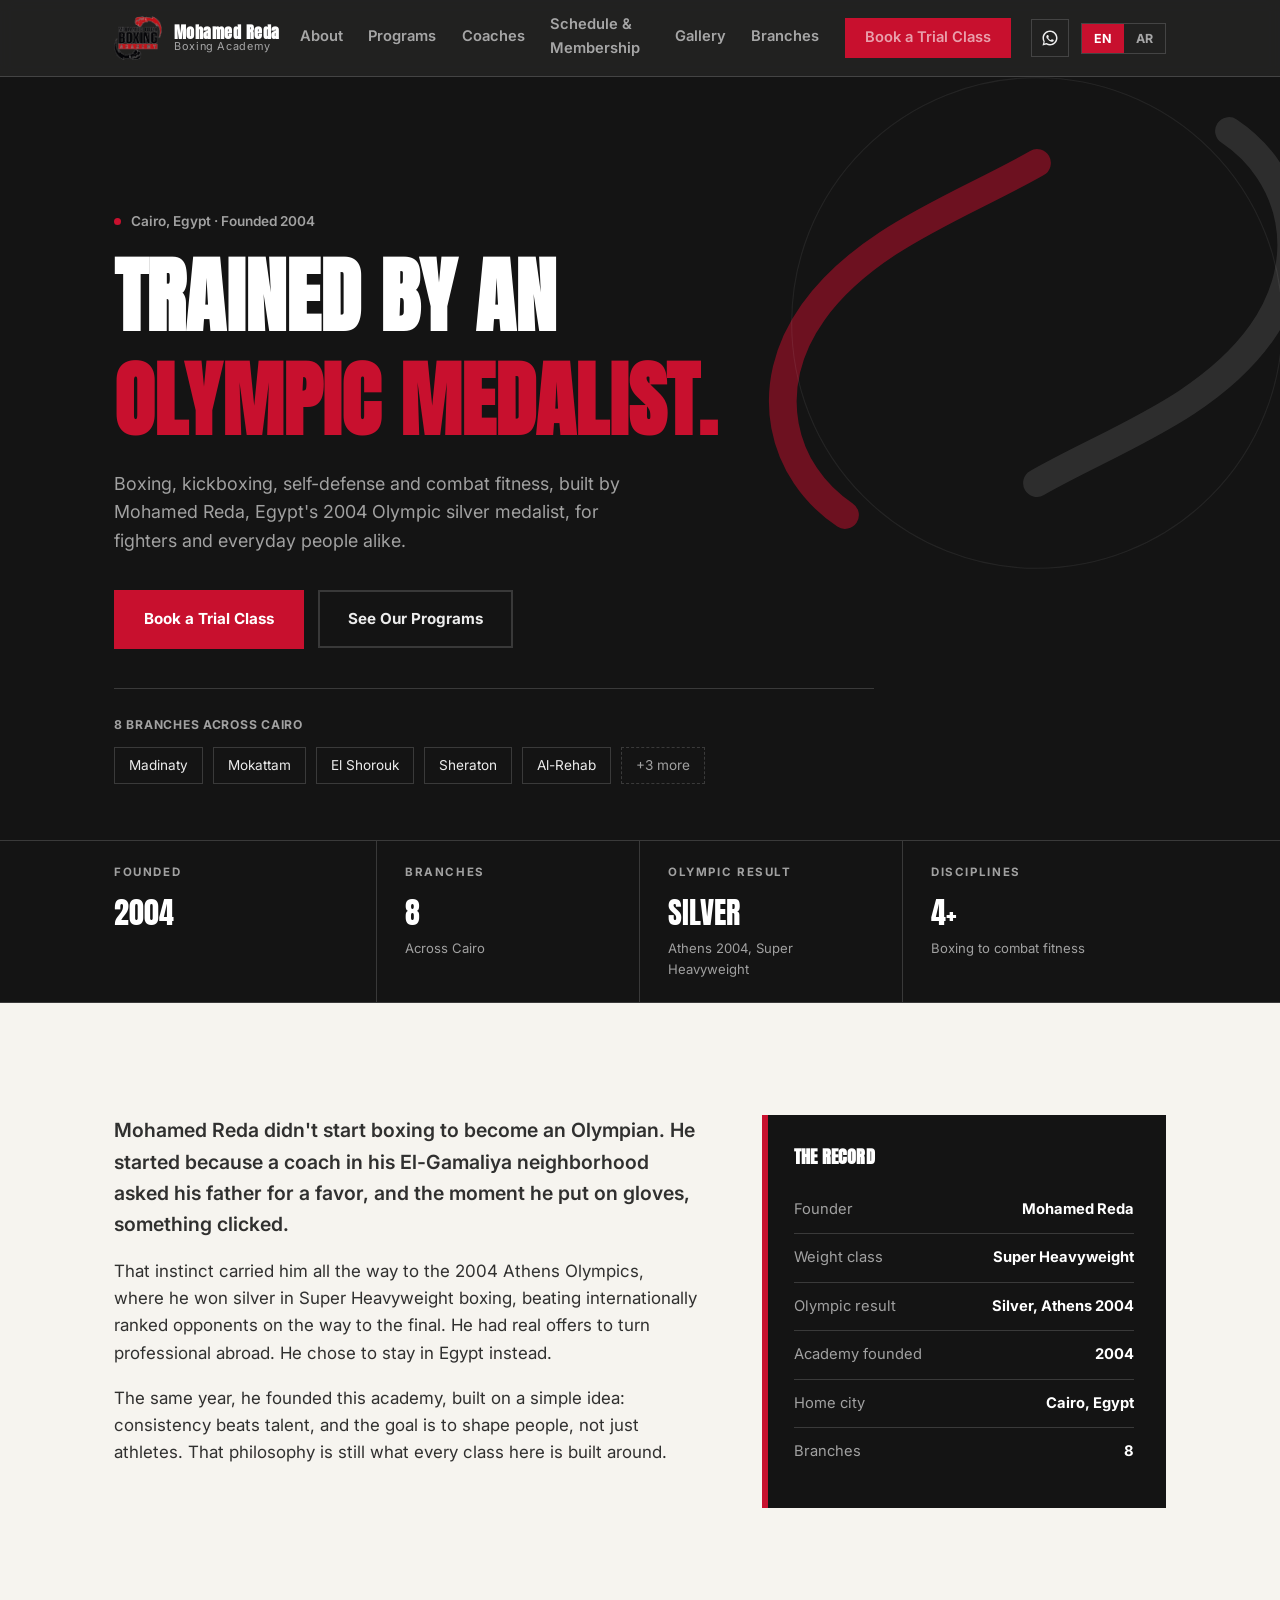
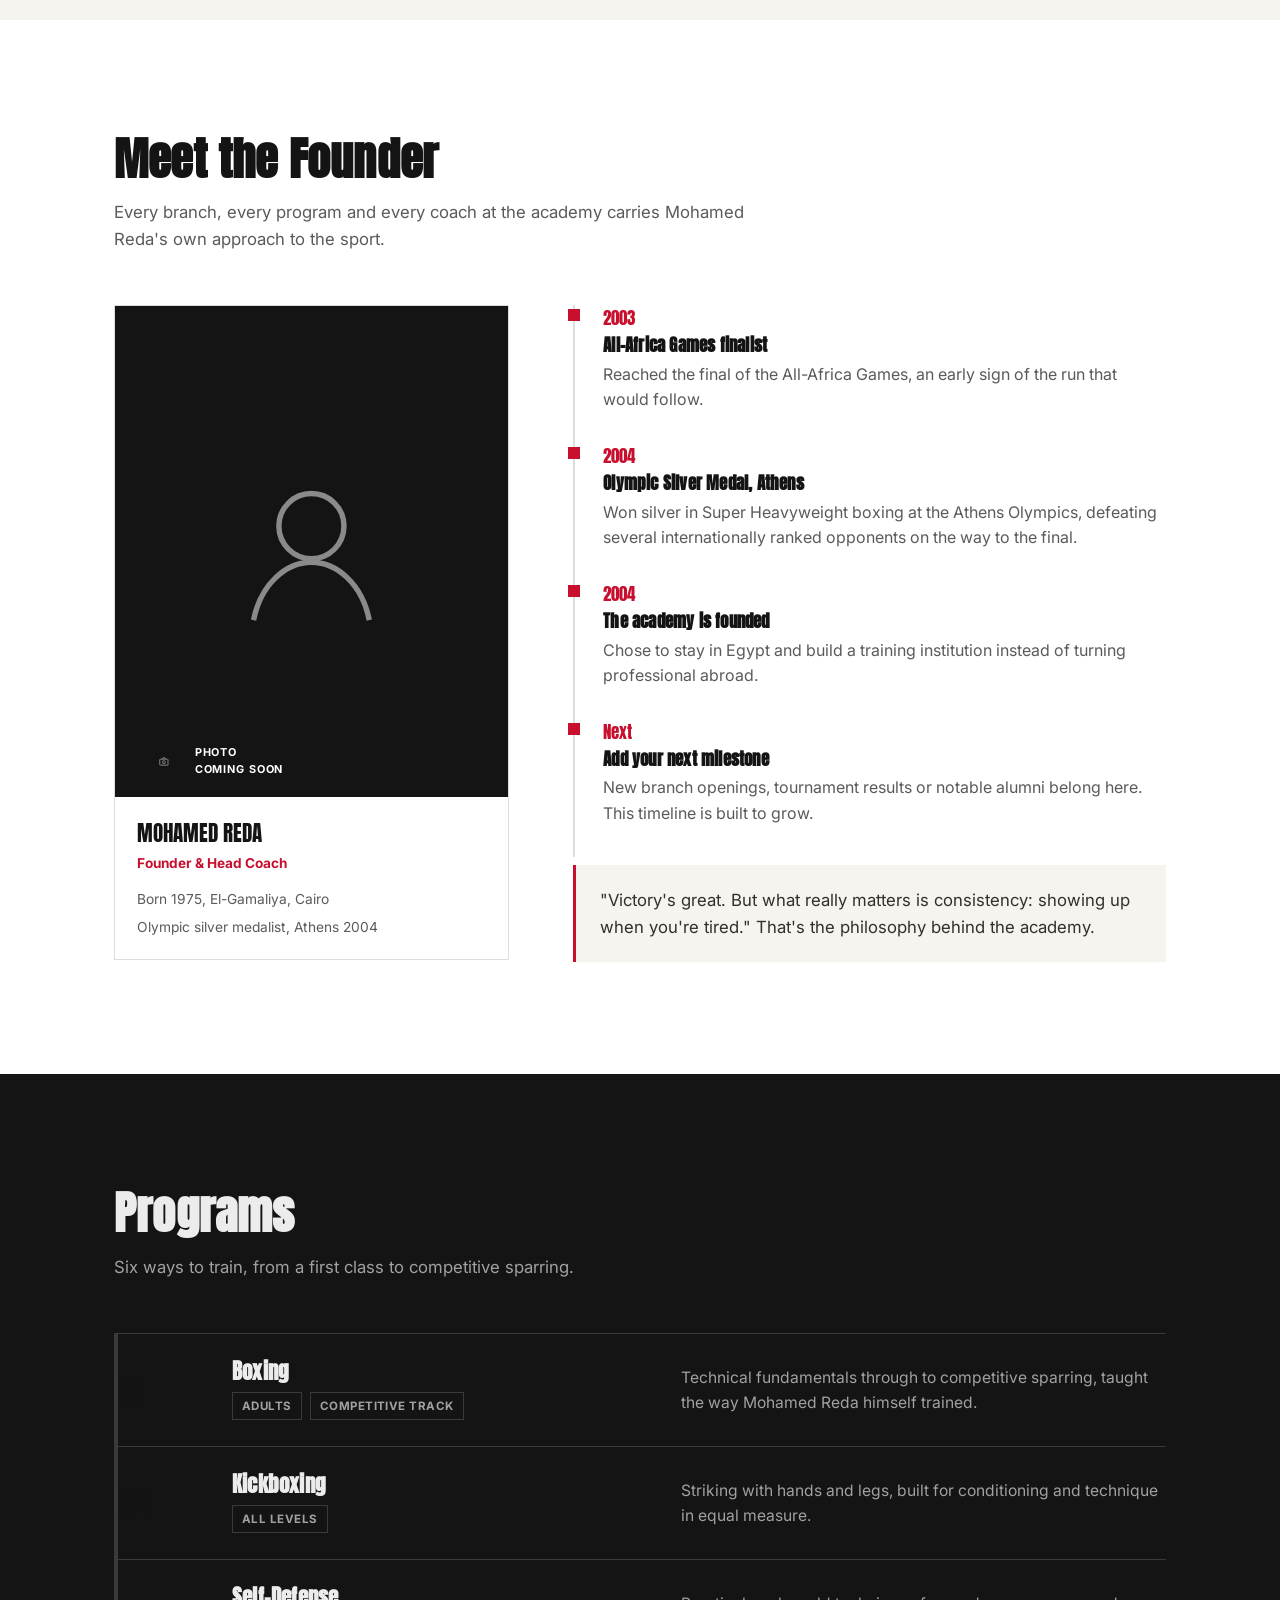
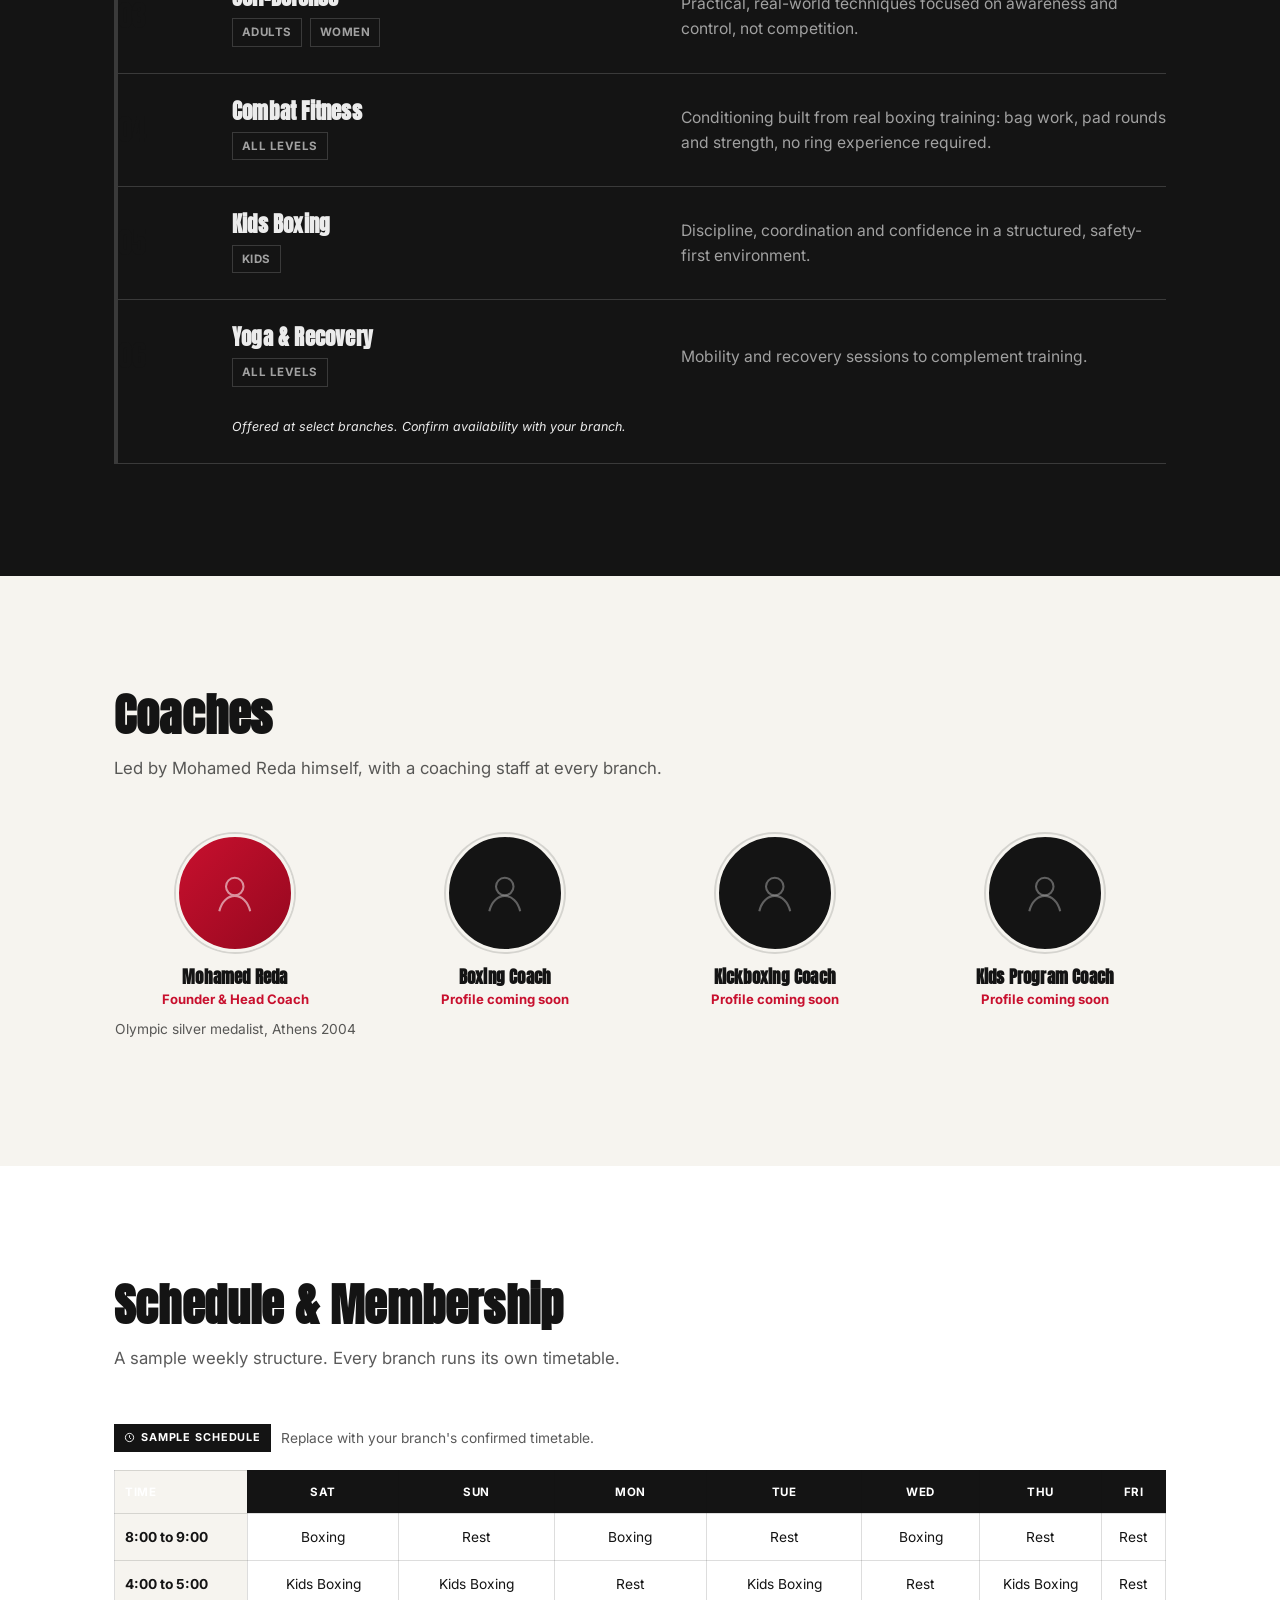
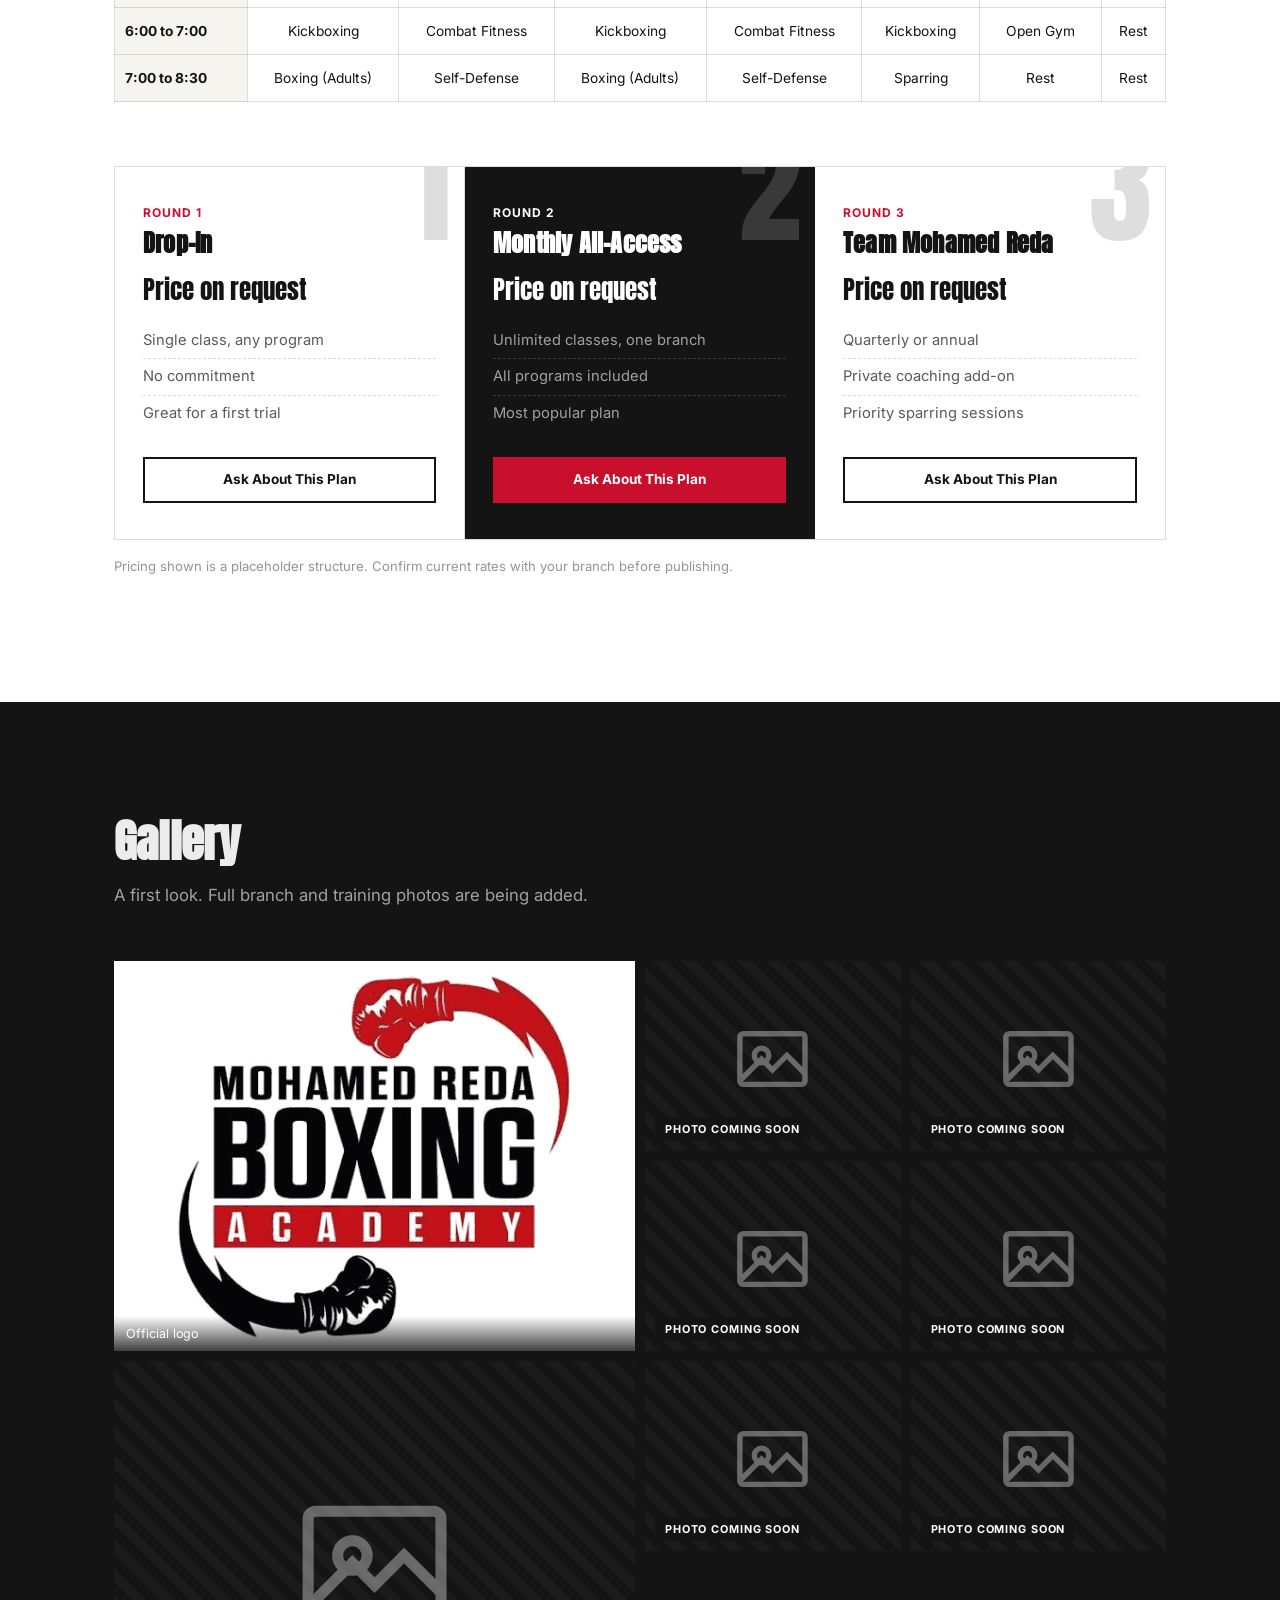
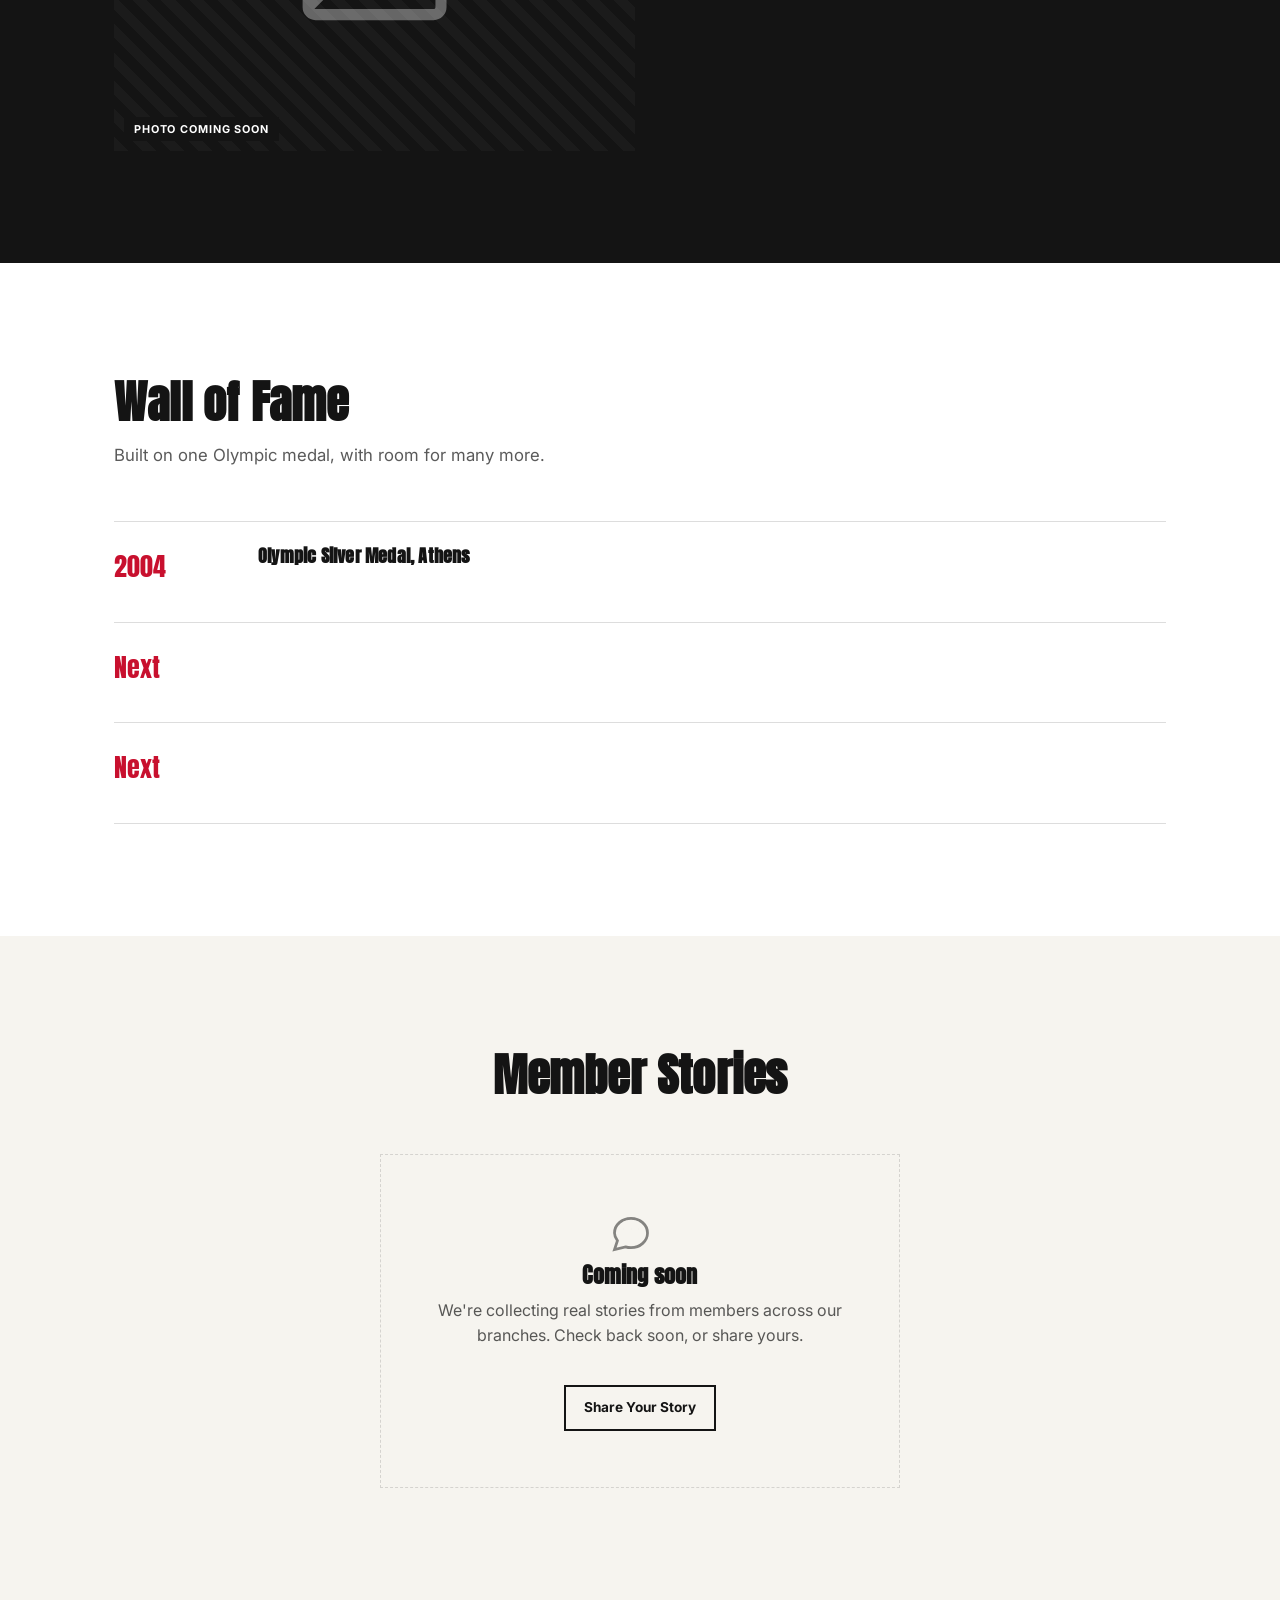
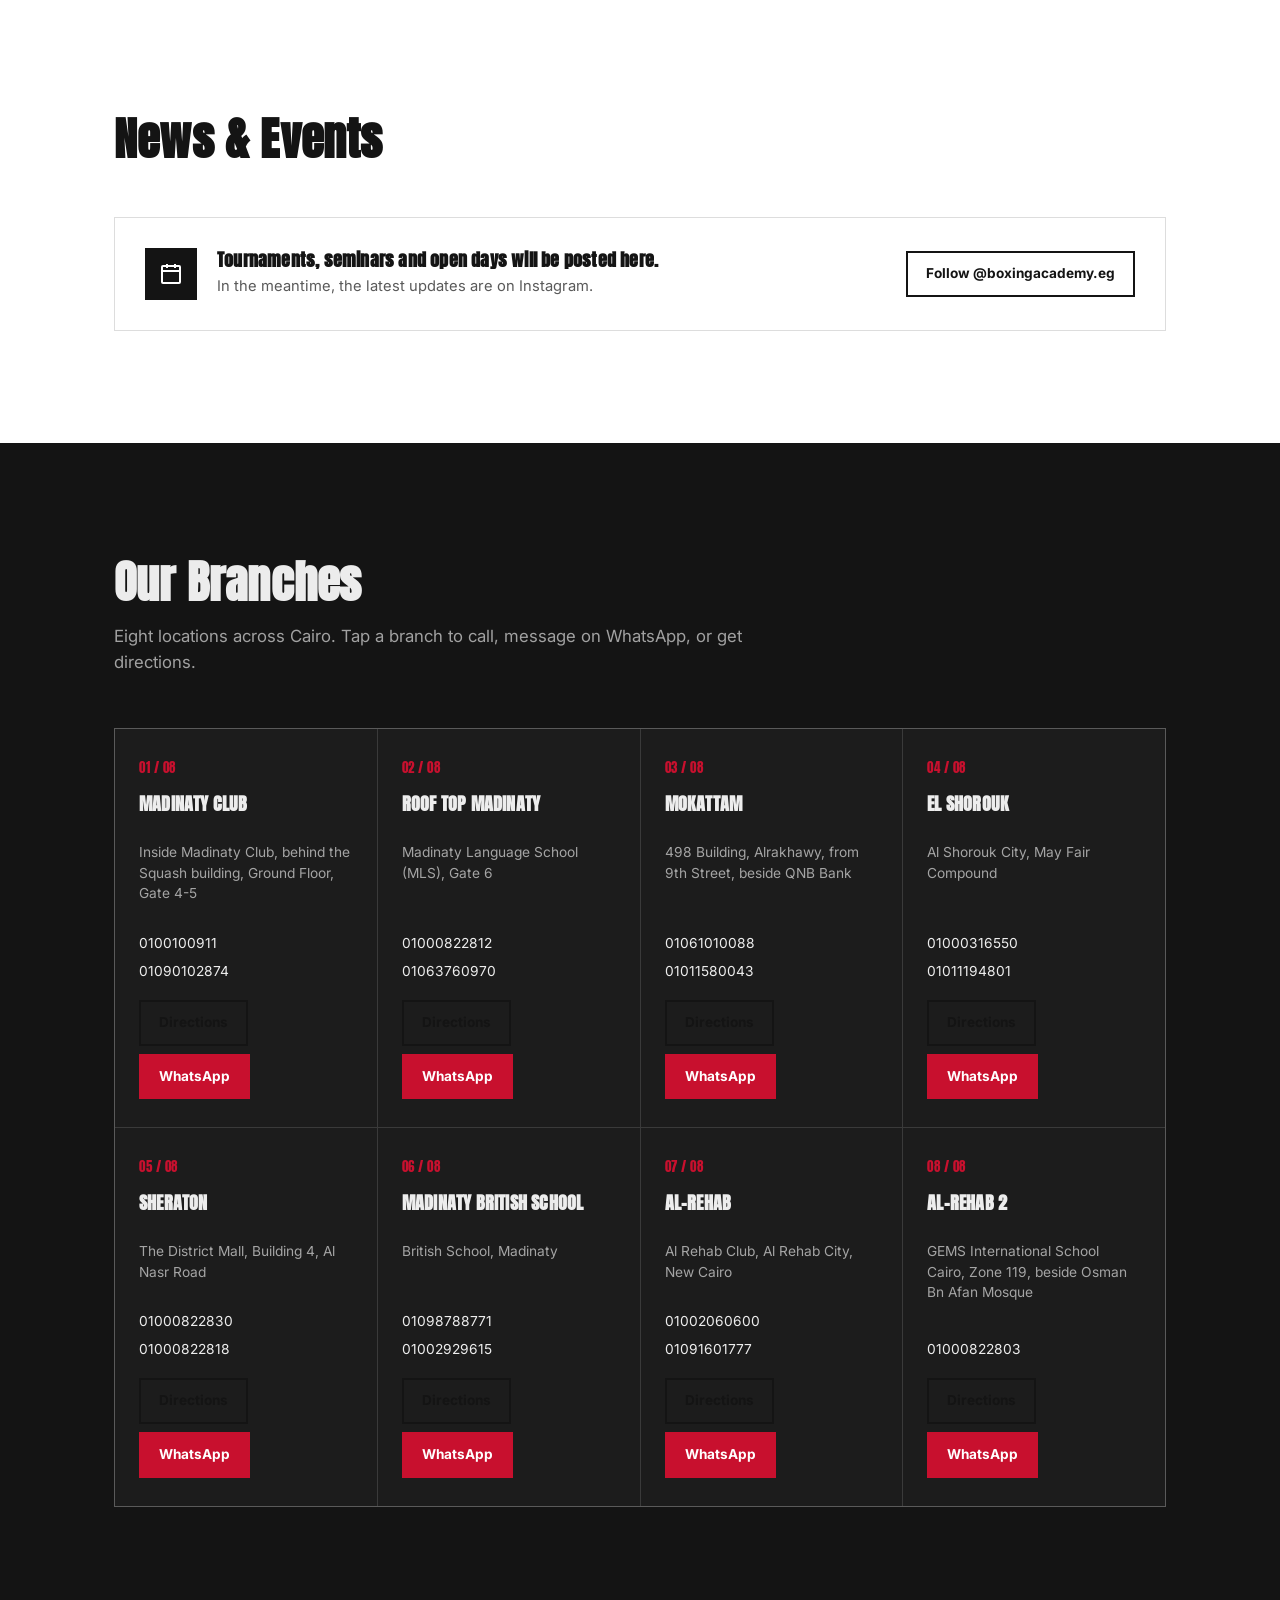
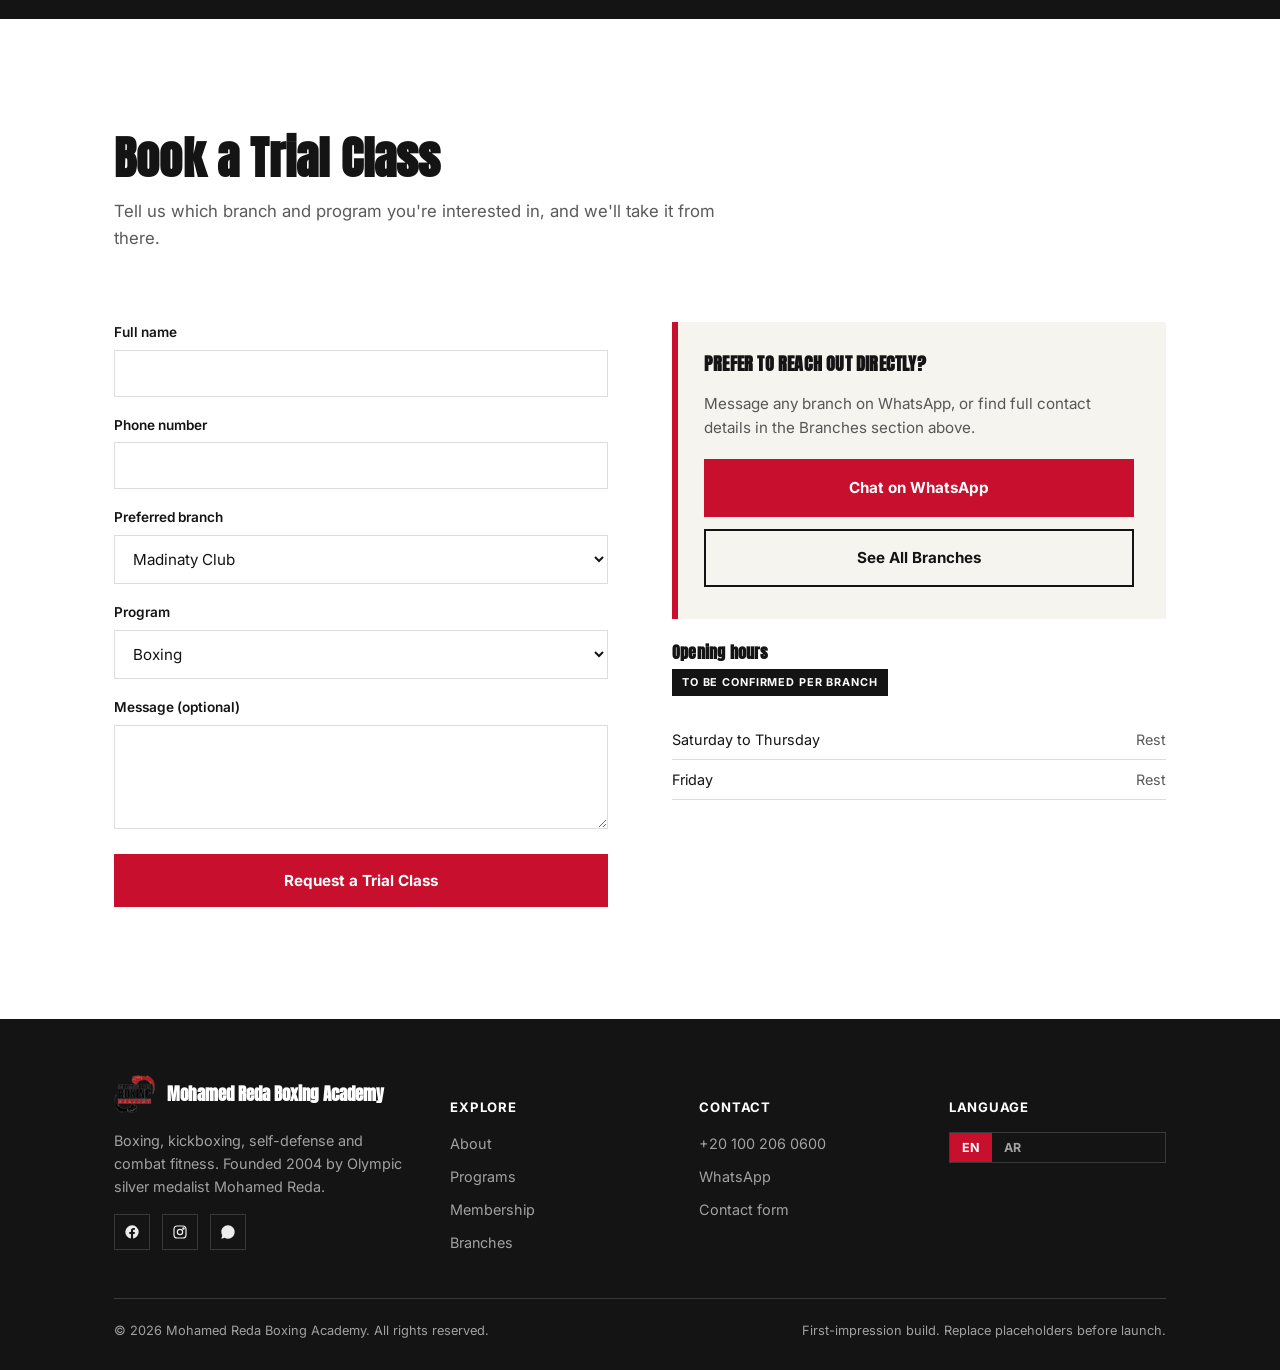
==== index.html @ ebc1dbe9 "Add files via upload" ====
<!DOCTYPE html>
<html lang="en" data-lang="en">
<head>
<meta charset="UTF-8">
<meta name="viewport" content="width=device-width, initial-scale=1.0">
<title>Mohamed Reda Boxing Academy | Boxing, Kickboxing &amp; Combat Fitness in Cairo</title>
<meta name="description" content="Mohamed Reda Boxing Academy, founded in 2004 by Olympic silver medalist Mohamed Reda. Boxing, kickboxing, self-defense and combat fitness across 8 branches in Cairo.">
<meta name="theme-color" content="#141414">

<!-- Open Graph -->
<meta property="og:type" content="website">
<meta property="og:site_name" content="Mohamed Reda Boxing Academy">
<meta property="og:title" content="Mohamed Reda Boxing Academy | Boxing, Kickboxing &amp; Combat Fitness in Cairo">
<meta property="og:description" content="Founded 2004 by Olympic silver medalist Mohamed Reda. Eight branches across Cairo teaching boxing, kickboxing, self-defense and combat fitness.">
<meta property="og:locale" content="en_US">
<meta property="og:locale:alternate" content="ar_EG">
<!-- PLACEHOLDER: replace with a real hosted hero photo once available, e.g. https://yourdomain.com/og-image.jpg -->

<meta name="twitter:card" content="summary_large_image">

<link rel="icon" type="image/png" href="[data-uri]">
<link rel="apple-touch-icon" href="[data-uri]">

<link rel="preconnect" href="https://fonts.googleapis.com">
<link rel="preconnect" href="https://fonts.gstatic.com" crossorigin>
<!-- Loaded as non-render-blocking: media="print" makes the browser fetch it at low
     priority without holding up first paint; onload swaps it to screen once ready.
     If this file ever hangs on a slow/blocked network, the page still renders in
     system fonts immediately instead of sitting blank. -->
<link rel="stylesheet"
      href="https://fonts.googleapis.com/css2?family=Anton&family=Inter:wght@400;500;600;700;800&family=Cairo:wght@400;500;600;700;800;900&display=swap"
      media="print" onload="this.media='all'">
<noscript><link rel="stylesheet" href="https://fonts.googleapis.com/css2?family=Anton&family=Inter:wght@400;500;600;700;800&family=Cairo:wght@400;500;600;700;800;900&display=swap"></noscript>

<!-- ============================================================
     STRUCTURED DATA: one LocalBusiness entry per confirmed branch.
     Update phones/addresses here if branch data changes.
     ============================================================ -->
<script type="application/ld+json">
{
  "@context": "https://schema.org",
  "@graph": [
    { "@type": "SportsActivityLocation", "@id": "#academy", "name": "Mohamed Reda Boxing Academy",
      "foundingDate": "2004", "sameAs": ["https://www.facebook.com/BoxingAcademy.eg", "https://www.instagram.com/boxingacademy.eg"],
      "founder": { "@type": "Person", "name": "Mohamed Reda" } },
    { "@type": "LocalBusiness", "name": "Mohamed Reda Boxing Academy (Madinaty Club)", "telephone": "+20100100911",
      "address": { "@type": "PostalAddress", "streetAddress": "Inside Madinaty Club, behind the Squash building, Ground Floor, Gate 4-5", "addressLocality": "Madinaty", "addressRegion": "Cairo", "addressCountry": "EG" } },
    { "@type": "LocalBusiness", "name": "Mohamed Reda Boxing Academy (Roof Top Madinaty)", "telephone": "+201000822812",
      "address": { "@type": "PostalAddress", "streetAddress": "Madinaty Language School (MLS), Gate 6", "addressLocality": "Madinaty", "addressRegion": "Cairo", "addressCountry": "EG" } },
    { "@type": "LocalBusiness", "name": "Mohamed Reda Boxing Academy (Mokattam)", "telephone": "+201061010088",
      "address": { "@type": "PostalAddress", "streetAddress": "498 Building, Alrakhawy, from 9th Street, beside QNB Bank", "addressLocality": "Mokattam, Cairo", "addressCountry": "EG" } },
    { "@type": "LocalBusiness", "name": "Mohamed Reda Boxing Academy (El Shorouk)", "telephone": "+201000316550",
      "address": { "@type": "PostalAddress", "streetAddress": "May Fair Compound", "addressLocality": "El Shorouk City", "addressCountry": "EG" } },
    { "@type": "LocalBusiness", "name": "Mohamed Reda Boxing Academy (Sheraton)", "telephone": "+201000822830",
      "address": { "@type": "PostalAddress", "streetAddress": "The District Mall, Building 4, Al Nasr Road", "addressLocality": "Sheraton, Cairo", "addressCountry": "EG" } },
    { "@type": "LocalBusiness", "name": "Mohamed Reda Boxing Academy (Madinaty British School)", "telephone": "+201098788771",
      "address": { "@type": "PostalAddress", "streetAddress": "British School", "addressLocality": "Madinaty", "addressRegion": "Cairo", "addressCountry": "EG" } },
    { "@type": "LocalBusiness", "name": "Mohamed Reda Boxing Academy (Al-Rehab)", "telephone": "+201002060600",
      "address": { "@type": "PostalAddress", "streetAddress": "Al Rehab Club, Al Rehab City", "addressLocality": "New Cairo", "addressCountry": "EG" } },
    { "@type": "LocalBusiness", "name": "Mohamed Reda Boxing Academy (Al-Rehab 2)", "telephone": "+201000822803",
      "address": { "@type": "PostalAddress", "streetAddress": "GEMS International School Cairo, Zone 119, beside Osman Bn Afan Mosque", "addressLocality": "New Cairo", "addressCountry": "EG" } }
  ]
}
</script>

<style>
/* ==========================================================================
   DESIGN TOKENS: sampled from the official logo. Update here if the club
   provides exact brand hex codes later; every color/type reference below
   flows from these variables.
   ========================================================================== */
:root{
  --ink:#141414;
  --ink-88: rgba(20,20,20,.88);
  --ink-70: rgba(20,20,20,.7);
  --ink-45: rgba(20,20,20,.45);
  --ink-14: rgba(20,20,20,.14);
  --red:#c8102e;
  --red-dark:#95081f;
  --paper:#f6f4ef;
  --white:#ffffff;
  --on-ink: rgba(255,255,255,.92);
  --on-ink-60: rgba(255,255,255,.6);
  --on-ink-20: rgba(255,255,255,.16);
  --font-display:'Anton', 'Cairo', sans-serif;
  --font-body:'Inter', 'Cairo', sans-serif;
  --container: 1180px;
  --gutter: clamp(20px, 5vw, 64px);
  --ease: cubic-bezier(.2,.7,.2,1);
}
html[data-lang="ar"]{
  --font-display:'Cairo','Anton', sans-serif;
  --font-body:'Cairo', sans-serif;
}

*,*::before,*::after{ box-sizing:border-box; }
html{ scroll-behavior:smooth; }
@media (prefers-reduced-motion: reduce){
  html{ scroll-behavior:auto; }
  *,*::before,*::after{ animation-duration:.001ms !important; animation-iteration-count:1 !important; transition-duration:.001ms !important; }
}
body{
  margin:0; background:var(--paper); color:var(--ink);
  font-family:var(--font-body); font-size:16px; line-height:1.6;
  -webkit-font-smoothing:antialiased;
  overflow-x:hidden; /* safety net: nothing should cause horizontal scroll, but decorative absolutely-positioned graphics make this cheap insurance */
}
html[data-lang="ar"]{ direction:rtl; }
html[data-lang="ar"] body{ font-size:16.5px; }

img{ max-width:100%; display:block; }
a{ color:inherit; }
button{ font-family:inherit; }

/* language toggling -------------------------------------------------- */
/* !important is deliberate here: this toggle must always win over any
   component-specific "display" rule elsewhere (e.g. ".hero h1 span.block"
   sets display:block and has higher specificity than this selector alone,
   which was letting both languages render stacked at once in the hero). */
html[data-lang="en"] .lang-ar{ display:none !important; }
html[data-lang="ar"] .lang-en{ display:none !important; }

.wrap{ max-width:var(--container); margin-inline:auto; padding-inline:var(--gutter); }

h1,h2,h3,h4{ font-family:var(--font-display); margin:0; line-height:1.15; letter-spacing:.2px; }
html[data-lang="ar"] h1, html[data-lang="ar"] h2, html[data-lang="ar"] h3, html[data-lang="ar"] h4{ letter-spacing:0; line-height:1.5; }
/* Arabic script reads taller than the Latin headline font at the same
   line-height, so headings need a bigger gap to whatever follows them too
   (headings themselves carry margin:0, so this is the only source of that gap). */
html[data-lang="ar"] .section-head p{ margin-top:22px; }
html[data-lang="ar"] .hero p.lede{ margin-top:32px; }
html[data-lang="ar"] .hero-kicker{ margin-bottom:24px; }

.eyebrow{ /* used ONLY for the two true labels below: section kicker text is intentionally plain, this class exists for numeric/stat labels */
  font-size:.72rem; letter-spacing:.14em; text-transform:uppercase; color:var(--red); font-weight:700;
}

.section{ padding-block: clamp(56px, 9vw, 112px); }
/* Anchor-jump targets must clear the 76px sticky header, or the section
   heading lands tight against (or under) the nav bar when a person clicks
   a nav link or gets a direct #section link. */
section[id]{ scroll-margin-top: 92px; }
.section-head{ max-width:640px; margin-bottom:clamp(28px,5vw,52px); }
.section-head h2{ font-size:clamp(1.9rem, 4vw, 2.9rem); }
.section-head p{ color:var(--ink-70); font-size:1.05rem; margin-top:14px; }
.section--ink{ background:var(--ink); color:var(--on-ink); }
.section--ink .section-head p{ color:var(--on-ink-60); }

.btn{
  display:inline-flex; align-items:center; gap:.5em; justify-content:center;
  padding: 15px 28px; font-weight:700; font-size:.95rem;
  border:2px solid transparent; cursor:pointer; text-decoration:none;
  transition: background-color .18s var(--ease), color .18s var(--ease), border-color .18s var(--ease);
  white-space:nowrap;
}
.btn--primary{ background:var(--red); color:var(--white); }
.btn--primary:hover{ background:var(--red-dark); }
.btn--ghost-ink{ border-color: var(--on-ink-20); color:var(--on-ink); background:transparent; }
.btn--ghost-ink:hover{ border-color:var(--white); }
.btn--outline{ border-color: var(--ink); color:var(--ink); background:transparent; }
.btn--outline:hover{ background:var(--ink); color:var(--white); }
.btn--sm{ padding:10px 18px; font-size:.85rem; }
.btn--block{ width:100%; }

.tag-coming-soon{
  display:inline-flex; align-items:center; gap:6px;
  font-size:.68rem; font-weight:700; letter-spacing:.08em; text-transform:uppercase;
  background:var(--ink); color:var(--white); padding:5px 10px;
}
.tag-coming-soon svg{ width:11px; height:11px; }

/* ==========================================================================
   HEADER
   ========================================================================== */
.site-header{
  position:sticky; top:0; z-index:50; background:rgba(20,20,20,.94); backdrop-filter:blur(6px);
  border-bottom:1px solid var(--on-ink-20);
}
.site-header .wrap{ display:flex; align-items:center; justify-content:space-between; gap:20px; height:76px; }
.brand{ display:flex; align-items:center; gap:12px; text-decoration:none; flex-shrink:0; }
.brand img{ height:44px; width:auto; }
.brand-word{ display:flex; flex-direction:column; line-height:1.05; color:var(--white); }
.brand-word b{ font-family:var(--font-display); font-size:1rem; letter-spacing:.03em; }
.brand-word span{ font-size:.68rem; color:var(--on-ink-60); letter-spacing:.06em; }

.main-nav{ display:flex; align-items:center; gap:clamp(14px,2vw,28px); }
.main-nav a{ color:var(--on-ink-60); text-decoration:none; font-size:.92rem; font-weight:600; padding-block:6px; border-bottom:2px solid transparent; transition:color .15s, border-color .15s; }
.main-nav a:hover{ color:var(--white); border-color:var(--red); }

.header-actions{ display:flex; align-items:center; gap:12px; }
.lang-switch{ display:flex; border:1px solid var(--on-ink-20); }
.lang-switch button{ background:none; border:none; color:var(--on-ink-60); padding:7px 12px; font-size:.78rem; font-weight:700; cursor:pointer; }
.lang-switch button[aria-pressed="true"]{ background:var(--red); color:var(--white); }
.whatsapp-icon{ display:inline-flex; align-items:center; justify-content:center; width:38px; height:38px; border:1px solid var(--on-ink-20); color:var(--on-ink); text-decoration:none; }
.whatsapp-icon:hover{ border-color:#25D366; color:#25D366; }
.nav-toggle{ display:none; background:none; border:1px solid var(--on-ink-20); color:var(--white); width:42px; height:42px; align-items:center; justify-content:center; cursor:pointer; }

@media (max-width: 980px){
  .main-nav{ position:fixed; inset-inline:0; top:76px; background:var(--ink); flex-direction:column; align-items:stretch; gap:0; padding:8px var(--gutter) 20px; transform:translateY(-8px); opacity:0; pointer-events:none; transition:opacity .18s, transform .18s; border-bottom:1px solid var(--on-ink-20); }
  .main-nav.is-open{ opacity:1; pointer-events:auto; transform:translateY(0); }
  .main-nav a{ padding:14px 0; border-bottom:1px solid var(--on-ink-20); }
  .main-nav a.btn{ padding:14px 20px; border-bottom:none; margin-top:12px; justify-content:center; }
  .nav-toggle{ display:inline-flex; }
  .brand-word{ display:none; }
}

/* ==========================================================================
   HERO: asymmetric, brand-graphic driven (no stock photo available yet)
   ========================================================================== */
.hero{
  position:relative; background:var(--ink); color:var(--white); overflow:hidden;
  padding-block: clamp(64px, 12vw, 120px) 0;
}
.hero .wrap{ position:relative; z-index:2; }
.hero-content{ max-width:760px; }
.hero-graphic{ position:absolute; inset-block-start:-8%; inset-inline-end:-6%; width:min(52vw, 640px); opacity:.9; z-index:1; pointer-events:none; }
.hero-graphic svg{ width:100%; height:auto; }
.hero-kicker{ display:flex; align-items:center; gap:10px; color:var(--on-ink-60); font-size:.85rem; font-weight:600; margin-bottom:18px; }
.hero-kicker span.dot{ width:7px; height:7px; background:var(--red); display:inline-block; border-radius:50%; }
.hero h1{
  font-size: clamp(2.6rem, 6.4vw, 5.1rem); text-transform:uppercase;
  opacity:0; transform:translateY(18px); animation: rise .7s var(--ease) forwards;
}
.hero h1 .line2{ color:var(--red); display:block; margin-top:.12em; }
.hero h1 span.block{ display:block; animation-delay:.12s; }
.hero p.lede{
  margin-top:22px; max-width:46ch; font-size:1.12rem; color:var(--on-ink-60);
  opacity:0; transform:translateY(14px); animation: rise .7s var(--ease) forwards; animation-delay:.28s;
}
.hero-ctas{ display:flex; flex-wrap:wrap; gap:14px; margin-top:34px; opacity:0; transform:translateY(14px); animation: rise .7s var(--ease) forwards; animation-delay:.42s; }
@keyframes rise{ to{ opacity:1; transform:translateY(0); } }

/* Branches strip: sits below the title/subtext/CTAs as a natural continuation,
   not a competing side panel. */
.hero-branches{ margin-top:40px; padding-top:26px; border-top:1px solid var(--on-ink-20); }
.hero-branches__label{ display:block; font-size:.76rem; font-weight:700; text-transform:uppercase; letter-spacing:.06em; color:var(--on-ink-60); margin-bottom:12px; }
.hero-branches__list{ list-style:none; margin:0; padding:0; display:flex; flex-wrap:wrap; gap:10px; }
.hero-branches__list li{ border:1px solid var(--on-ink-20); padding:7px 14px; font-size:.85rem; color:var(--on-ink); }
.hero-branches__list li.is-more{ color:var(--on-ink-60); border-style:dashed; }

/* Tale-of-the-tape stat strip */
.tape{ border-block:1px solid var(--on-ink-20); margin-top:56px; }
.tape .wrap{ display:grid; grid-template-columns:repeat(4,1fr); }
.tape-item{ padding-block:22px; padding-inline-end:28px; border-inline-end:1px solid var(--on-ink-20); }
.tape-item:not(:first-child){ padding-inline-start:28px; }
.tape-item:last-child{ border-inline-end:none; }
.tape-item .eyebrow{ color:var(--on-ink-60); }
.tape-item .val{ font-family:var(--font-display); font-size:clamp(1.3rem,2.4vw,1.9rem); margin-top:6px; text-transform:uppercase; }
.tape-item .sub{ font-size:.82rem; color:var(--on-ink-60); margin-top:2px; }
@media (max-width: 780px){
  .hero-graphic{ inset-block-start:-2%; width:78vw; opacity:.35; }
  .tape .wrap{ grid-template-columns:repeat(2,1fr); }
  .tape-item{ padding-inline:0; padding-block:18px; border-inline-end:none; }
  .tape-item:nth-child(odd){ padding-inline-end:16px; border-inline-end:1px solid var(--on-ink-20); }
  .tape-item:nth-child(even){ padding-inline-start:16px; }
  .tape-item:nth-child(-n+2){ border-block-end:1px solid var(--on-ink-20); }
}
@media (max-width:420px){
  .hero h1{ font-size: clamp(2rem, 11vw, 2.6rem); }
}

/* ==========================================================================
   ABOUT
   ========================================================================== */
.about-grid{ display:grid; grid-template-columns: 1.3fr .9fr; gap:clamp(32px,5vw,72px); align-items:start; }
.about-copy p{ font-size:1.06rem; color:var(--ink-88); margin:0 0 18px; max-width:62ch; }
.about-copy p:first-of-type{ font-size:1.22rem; font-weight:600; }
.record-card{ background:var(--ink); color:var(--white); padding:32px; position:relative; }
.record-card::before{ content:""; position:absolute; inset-block-start:0; inset-inline-start:0; width:6px; height:100%; background:var(--red); }
.record-card h3{ font-size:1.1rem; text-transform:uppercase; margin-bottom:18px; }
.record-row{ display:flex; justify-content:space-between; gap:12px; padding-block:12px; border-block-end:1px solid var(--on-ink-20); font-size:.92rem; }
@media (max-width:480px){
  .record-row{ flex-direction:column; align-items:flex-start; gap:2px; }
  .record-row .v{ text-align:start; }
}
.record-row:last-child{ border-block-end:none; }
.record-row .k{ color:var(--on-ink-60); }
.record-row .v{ font-weight:700; text-align:end; }
@media (max-width:900px){ .about-grid{ grid-template-columns:1fr; } }

/* ==========================================================================
   FOUNDER
   ========================================================================== */
.founder-grid{ display:grid; grid-template-columns: .8fr 1.2fr; gap:clamp(32px,5vw,64px); align-items:start; }
.id-card{ background:var(--white); border:1px solid var(--ink-14); }
.id-photo{ aspect-ratio:4/5; background:
    repeating-linear-gradient(135deg, rgba(20,20,20,.05) 0 12px, transparent 12px 24px), var(--ink);
  position:relative; display:flex; align-items:center; justify-content:center; }
.id-photo svg{ width:46%; opacity:.5; }
.id-photo .tag-coming-soon{ position:absolute; inset-block-end:14px; inset-inline-start:14px; }
.id-info{ padding:20px 22px; }
.id-info .name{ font-family:var(--font-display); font-size:1.3rem; text-transform:uppercase; }
.id-info .role{ color:var(--red); font-weight:700; font-size:.85rem; margin-top:2px; }
.id-info .meta{ margin-top:14px; font-size:.86rem; color:var(--ink-70); display:flex; flex-direction:column; gap:6px; }

.timeline{ list-style:none; margin:0; padding:0; border-inline-start:2px solid var(--ink-14); }
html[data-lang="ar"] .timeline{ border-inline-start:none; border-inline-end:2px solid var(--ink-14); }
.timeline li{ position:relative; padding-inline-start:28px; padding-block-end:30px; }
html[data-lang="ar"] .timeline li{ padding-inline-start:0; padding-inline-end:28px; }
.timeline li::before{ content:""; position:absolute; inset-inline-start:-7px; inset-block-start:4px; width:12px; height:12px; background:var(--red); }
html[data-lang="ar"] .timeline li::before{ inset-inline-start:auto; inset-inline-end:-7px; }
.timeline .yr{ font-family:var(--font-display); color:var(--red); font-size:1.05rem; }
.timeline h4{ font-size:1.08rem; margin-block:4px 6px; }
.timeline p{ color:var(--ink-70); margin:0; max-width:60ch; }
.founder-quote{ margin-top:8px; padding:22px 24px; background:var(--paper); border-inline-start:3px solid var(--red); font-size:1.05rem; font-style:normal; color:var(--ink-88); }
html[data-lang="ar"] .founder-quote{ border-inline-start:none; border-inline-end:3px solid var(--red); }
@media (max-width:860px){
  .founder-grid{ grid-template-columns:1fr; }
  .id-card{ max-width:360px; margin-inline:auto; }
}
@media (max-width:480px){ .id-photo{ aspect-ratio:4/3; } }

/* ==========================================================================
   PROGRAMS: fight-card list, not a card grid
   ========================================================================== */
.fight-card-list{ border-top:1px solid var(--ink-14); }
.program-row{
  display:grid; grid-template-columns: 90px 1.4fr 1.6fr; gap:24px; align-items:center;
  padding-block:26px; border-block-end:1px solid var(--ink-14); border-inline-start:4px solid transparent;
  transition: border-color .15s, background-color .15s;
}
html[data-lang="ar"] .program-row{ border-inline-start:none; border-inline-end:4px solid transparent; }
.program-row:hover{ border-inline-start-color:var(--red); background:rgba(200,16,46,.03); }
html[data-lang="ar"] .program-row:hover{ border-inline-end-color:var(--red); border-inline-start-color:transparent; }
.program-row .num{ font-family:var(--font-display); font-size:1.8rem; color:var(--ink-14); }
.program-row h3{ font-size:1.3rem; }
.program-row .who{ display:flex; gap:8px; flex-wrap:wrap; margin-top:8px; }
.chip{ font-size:.72rem; font-weight:700; text-transform:uppercase; letter-spacing:.04em; padding:4px 9px; border:1px solid var(--ink-14); color:var(--ink-70); }
.program-row p{ margin:0; color:var(--ink-70); font-size:.98rem; }
.program-row .note{ font-size:.78rem; color:var(--ink-45); font-style:italic; grid-column: 2 / -1; margin-top:6px; }
@media (max-width:760px){
  .program-row{ grid-template-columns: 50px 1fr; }
  .program-row p{ grid-column: 2 / -1; }
  .program-row .note{ grid-column: 2/-1; }
}

/* ==========================================================================
   COACHES
   ========================================================================== */
.coach-grid{ display:grid; grid-template-columns:repeat(4,1fr); gap:28px; }
.coach{ text-align:center; }
.coach-badge{ width:118px; height:118px; margin-inline:auto; border-radius:50%; background:var(--ink); display:flex; align-items:center; justify-content:center; position:relative; border:3px solid var(--paper); box-shadow:0 0 0 2px var(--ink-14); }
.coach-badge svg{ width:46%; opacity:.55; }
.coach-badge.is-real{ background:linear-gradient(135deg, var(--red), var(--red-dark)); }
.coach h4{ margin-top:16px; font-size:1.05rem; }
.coach .role{ color:var(--red); font-size:.82rem; font-weight:700; margin-top:2px; }
.coach .bio{ font-size:.86rem; color:var(--ink-70); margin-top:8px; }
@media (max-width:900px){ .coach-grid{ grid-template-columns:repeat(2,1fr); } }
@media (max-width:480px){ .coach-grid{ grid-template-columns:1fr; max-width:280px; margin-inline:auto; } }

/* ==========================================================================
   SCHEDULE + MEMBERSHIP
   ========================================================================== */
.sched-note{ display:flex; align-items:center; gap:10px; font-size:.86rem; color:var(--ink-70); margin-bottom:18px; }
.timetable{ width:100%; min-width:640px; border-collapse:collapse; font-size:.86rem; }
.timetable th, .timetable td{ border:1px solid var(--ink-14); padding:12px 10px; text-align:center; }
.timetable thead th{ background:var(--ink); color:var(--white); font-weight:700; text-transform:uppercase; font-size:.72rem; letter-spacing:.05em; }
.timetable td:first-child, .timetable th:first-child{ text-align:start; background:var(--paper); font-weight:700; white-space:nowrap; }
.timetable-scroll{ overflow-x:auto; }

.rounds{ display:grid; grid-template-columns:repeat(3,1fr); gap:0; margin-top:64px; border:1px solid var(--ink-14); }
.round{ position:relative; padding:36px 28px; border-inline-end:1px solid var(--ink-14); overflow:hidden; }
html[data-lang="ar"] .round{ border-inline-end:none; border-inline-start:1px solid var(--ink-14); }
.round:last-child{ border-inline-end:none; border-inline-start:none; }
.round.is-featured{ background:var(--ink); color:var(--white); }
.round .bignum{ position:absolute; inset-block-start:-.35em; inset-inline-end:.1em; font-family:var(--font-display); font-size:8rem; color:var(--ink-14); z-index:0; line-height:1; }
@media (max-width:480px){ .round .bignum{ font-size:5.5rem; } }
.round.is-featured .bignum{ color:var(--on-ink-20); }
.round > *{ position:relative; z-index:1; }
.round .rlabel{ font-size:.75rem; text-transform:uppercase; letter-spacing:.08em; font-weight:700; color:var(--red); }
.round.is-featured .rlabel{ color:var(--white); }  /* red-on-ink fails AA at this size; swap to white for contrast */
.round h3{ font-size:1.5rem; margin-top:8px; }
.round .price{ font-family:var(--font-display); font-size:clamp(1.15rem, 2.3vw, 1.55rem); margin-top:16px; line-height:1.25; }
.round.is-featured .price{ color:var(--white); }
.round ul{ list-style:none; margin:18px 0 26px; padding:0; font-size:.92rem; }
.round.is-featured ul{ color:var(--on-ink-60); }
.round:not(.is-featured) ul{ color:var(--ink-70); }
.round li{ padding-block:6px; border-block-end:1px dashed var(--ink-14); }
.round.is-featured li{ border-block-end:1px dashed var(--on-ink-20); }
.round li:last-child{ border-block-end:none; }
@media (max-width:900px){ .rounds{ grid-template-columns:1fr; } .round{ border-inline-end:none !important; border-inline-start:none !important; border-block-end:1px solid var(--ink-14); } }

/* ==========================================================================
   GALLERY
   ========================================================================== */
.gallery-grid{ display:grid; grid-template-columns:repeat(4,1fr); grid-auto-rows:190px; gap:10px; }
.gallery-grid > *:nth-child(5n+1){ grid-column:span 2; grid-row:span 2; }
.g-tile{ position:relative; overflow:hidden; background:var(--ink); display:flex; align-items:center; justify-content:center; cursor:pointer; border:none; padding:0; }
.g-tile img{ width:100%; height:100%; object-fit:contain; background:var(--white); padding:10px; }
.g-tile.placeholder{ background:
  repeating-linear-gradient(45deg, rgba(255,255,255,.03) 0 10px, transparent 10px 20px), var(--ink); }
.g-tile.placeholder svg{ width:34%; opacity:.35; }
.g-tile .tag-coming-soon{ position:absolute; inset-block-end:10px; inset-inline-start:10px; }
.g-tile figcaption{ position:absolute; inset-block-end:0; inset-inline:0; padding:10px 12px; background:linear-gradient(to top, rgba(0,0,0,.75), transparent); color:var(--white); font-size:.78rem; text-align:start; }
@media (max-width:860px){ .gallery-grid{ grid-template-columns:repeat(2,1fr); } .gallery-grid > *:nth-child(5n+1){ grid-column:span 2; grid-row:span 1; } }

/* Lightbox */
.lightbox{ position:fixed; inset:0; background:rgba(10,10,10,.92); display:none; align-items:center; justify-content:center; z-index:200; padding:32px; }
.lightbox.is-open{ display:flex; }
.lightbox img{ max-height:86vh; max-width:min(900px,90vw); background:var(--white); padding:16px; }
.lightbox-close{ position:absolute; top:20px; inset-inline-end:24px; background:none; border:1px solid var(--on-ink-20); color:var(--white); width:42px; height:42px; cursor:pointer; }

/* ==========================================================================
   ACHIEVEMENTS
   ========================================================================== */
.ach-list{ display:grid; gap:0; border-top:1px solid var(--on-ink-20); }
.ach-row{ display:grid; grid-template-columns:120px 1fr; gap:24px; padding-block:24px; border-block-end:1px solid var(--on-ink-20); }
.ach-row .yr{ font-family:var(--font-display); font-size:1.6rem; color:var(--red); }
.ach-row h4{ font-size:1.1rem; }
.ach-row p{ color:var(--on-ink-60); margin:6px 0 0; max-width:64ch; }
.ach-row.is-placeholder h4{ color:var(--on-ink-60); }

/* ==========================================================================
   TESTIMONIALS: honest empty state, not fabricated quotes
   ========================================================================== */
.empty-state{ text-align:center; max-width:520px; margin-inline:auto; padding:56px 24px; border:1px dashed var(--ink-14); }
.empty-state svg{ width:44px; margin-inline:auto 18px; opacity:.5; }
.empty-state h3{ font-size:1.4rem; }
.empty-state p{ color:var(--ink-70); margin-top:10px; }
.empty-state .btn{ margin-top:20px; }

/* ==========================================================================
   NEWS
   ========================================================================== */
.news-empty{ display:flex; align-items:center; gap:20px; flex-wrap:wrap; padding:30px; border:1px solid var(--ink-14); }
.news-empty .icon{ width:52px; height:52px; background:var(--ink); color:var(--white); display:flex; align-items:center; justify-content:center; flex-shrink:0; }
.news-empty .icon svg{ width:24px; height:24px; }

/* ==========================================================================
   BRANCHES: a directory grid. Unlike Programs/Testimonials, these are
   genuinely 8 parallel, identically-shaped entities, so a uniform card grid
   is the right pattern here rather than a cliché.
   ========================================================================== */
.branch-grid{
  display:grid; grid-template-columns:repeat(4,1fr); gap:1px;
  background:var(--on-ink-20); border:1px solid var(--on-ink-20);
}
.branch-card{
  background:#1c1c1c; padding:28px 24px; display:flex; flex-direction:column; gap:14px; min-height:100%;
}
.branch-card .bnum{ font-family:var(--font-display); font-size:.82rem; color:var(--red); letter-spacing:.04em; }
.branch-card h3{ font-size:1.15rem; text-transform:uppercase; line-height:1.2; }
.branch-card .baddr{ color:var(--on-ink-60); font-size:.86rem; flex:1; line-height:1.5; }
.branch-phones{ display:flex; flex-direction:column; gap:6px; font-size:.86rem; }
.branch-phones a{ color:var(--on-ink); text-decoration:none; }
.branch-phones a:hover{ color:var(--red); }
.branch-cta{ display:flex; gap:8px; flex-wrap:wrap; margin-top:4px; }
@media (max-width:980px){ .branch-grid{ grid-template-columns:repeat(2,1fr); } }
@media (max-width:560px){ .branch-grid{ grid-template-columns:1fr; } }

/* ==========================================================================
   CONTACT FORM
   ========================================================================== */
.contact-grid{ display:grid; grid-template-columns:1fr 1fr; gap:clamp(32px,5vw,64px); margin-top:70px; align-items:start; }
@media (max-width:860px){ .contact-grid{ grid-template-columns:1fr; margin-top:40px; } }
.field{ margin-bottom:18px; }
.field label{ display:block; font-size:.85rem; font-weight:600; margin-bottom:6px; }
.field input, .field select, .field textarea{
  width:100%; padding:13px 14px; border:1px solid var(--ink-14); background:var(--white);
  font-family:inherit; font-size:.95rem; color:var(--ink);
}
.field input:focus, .field select:focus, .field textarea:focus{ outline:2px solid var(--red); outline-offset:1px; }
.form-success{ display:none; padding:18px 20px; background:var(--ink); color:var(--white); align-items:center; gap:12px; }
.form-success.is-shown{ display:flex; }
.hours-table{ width:100%; border-collapse:collapse; font-size:.9rem; margin-top:14px; }
.hours-table td{ padding:8px 0; border-block-end:1px solid var(--ink-14); }
.hours-table td:last-child{ text-align:end; color:var(--ink-70); }

/* ==========================================================================
   FOOTER
   ========================================================================== */
.site-footer{ background:var(--ink); color:var(--on-ink-60); padding-block:56px 28px; }
.footer-grid{ display:grid; grid-template-columns: 1.4fr 1fr 1fr 1fr; gap:32px; }
.footer-brand{ display:flex; align-items:center; gap:12px; margin-bottom:16px; }
.footer-brand img{ height:38px; }
.footer-brand b{ color:var(--white); font-family:var(--font-display); font-size:1.05rem; }
.site-footer p{ font-size:.9rem; max-width:36ch; }
.footer-col h5{ color:var(--white); font-size:.82rem; text-transform:uppercase; letter-spacing:.06em; margin-bottom:14px; }
.footer-col ul{ list-style:none; margin:0; padding:0; display:flex; flex-direction:column; gap:10px; font-size:.9rem; }
.footer-col a{ text-decoration:none; color:var(--on-ink-60); }
.footer-col a:hover{ color:var(--white); }
.social-row{ display:flex; gap:12px; margin-top:16px; }
.social-row a{ width:36px; height:36px; border:1px solid var(--on-ink-20); display:flex; align-items:center; justify-content:center; text-decoration:none; color:var(--on-ink); }
.social-row a:hover{ border-color:var(--red); color:var(--red); }
.footer-bottom{ margin-top:44px; padding-top:22px; border-top:1px solid var(--on-ink-20); display:flex; justify-content:space-between; flex-wrap:wrap; gap:12px; font-size:.8rem; }
@media (max-width:860px){ .footer-grid{ grid-template-columns:1fr 1fr; } }
@media (max-width:560px){ .footer-grid{ grid-template-columns:1fr; } }

/* Skip link / focus visibility */
.skip-link{ position:absolute; left:-999px; top:auto; background:var(--red); color:#fff; padding:12px 16px; z-index:999; }
.skip-link:focus{ left:16px; top:16px; }
:focus-visible{ outline:3px solid var(--red); outline-offset:2px; }
</style>
</head>
<body>
<a class="skip-link" href="#main">
  <span class="lang-en">Skip to content</span><span class="lang-ar">تخطَّ إلى المحتوى</span>
</a>

<!-- ==========================================================================
     HEADER
     ========================================================================== -->
<header class="site-header">
  <div class="wrap">
    <a href="#top" class="brand">
      <img src="[data-uri]" alt="Mohamed Reda Boxing Academy logo">
      <span class="brand-word"><b class="lang-en">Mohamed Reda</b><b class="lang-ar">أكاديمية محمد رضا</b><span class="lang-en">Boxing Academy</span><span class="lang-ar">للملاكمة</span></span>
    </a>
    <nav class="main-nav" id="main-nav">
      <a href="#about"><span class="lang-en">About</span><span class="lang-ar">من نحن</span></a>
      <a href="#programs"><span class="lang-en">Programs</span><span class="lang-ar">البرامج</span></a>
      <a href="#coaches"><span class="lang-en">Coaches</span><span class="lang-ar">المدربون</span></a>
      <a href="#schedule"><span class="lang-en">Schedule &amp; Membership</span><span class="lang-ar">الجدول والاشتراكات</span></a>
      <a href="#gallery"><span class="lang-en">Gallery</span><span class="lang-ar">الصور</span></a>
      <a href="#branches"><span class="lang-en">Branches</span><span class="lang-ar">الفروع</span></a>
      <a href="#contact" class="btn btn--primary btn--sm"><span class="lang-en">Book a Trial Class</span><span class="lang-ar">احجز حصة تجريبية</span></a>
    </nav>
    <div class="header-actions">
      <a class="whatsapp-icon" href="https://wa.me/201002060600" aria-label="WhatsApp" target="_blank" rel="noopener">
        <svg viewBox="0 0 24 24" width="18" height="18" fill="currentColor" aria-hidden="true"><path d="M12 2C6.48 2 2 6.48 2 12c0 1.85.5 3.58 1.36 5.07L2 22l5.06-1.33A9.94 9.94 0 0 0 12 22c5.52 0 10-4.48 10-10S17.52 2 12 2zm0 18c-1.6 0-3.1-.44-4.38-1.2l-.31-.19-3.01.79.8-2.93-.2-.3A7.94 7.94 0 0 1 4 12c0-4.41 3.59-8 8-8s8 3.59 8 8-3.59 8-8 8zm4.4-5.6c-.24-.12-1.42-.7-1.64-.78-.22-.08-.38-.12-.54.12-.16.24-.62.78-.76.94-.14.16-.28.18-.52.06-.24-.12-1.01-.37-1.92-1.18-.71-.63-1.19-1.42-1.33-1.66-.14-.24-.01-.37.11-.49.11-.11.24-.28.36-.42.12-.14.16-.24.24-.4.08-.16.04-.3-.02-.42-.06-.12-.54-1.3-.74-1.78-.19-.46-.39-.4-.54-.4-.14 0-.3-.02-.46-.02s-.42.06-.64.3c-.22.24-.84.82-.84 2s.86 2.32.98 2.48c.12.16 1.7 2.6 4.12 3.64.58.25 1.03.4 1.38.51.58.18 1.11.16 1.53.1.47-.07 1.42-.58 1.62-1.14.2-.56.2-1.04.14-1.14-.06-.1-.22-.16-.46-.28z"/></svg>
      </a>
      <div class="lang-switch" role="group" aria-label="Language">
        <button type="button" data-set-lang="en" aria-pressed="true">EN</button>
        <button type="button" data-set-lang="ar" aria-pressed="false">AR</button>
      </div>
      <button class="nav-toggle" id="navToggle" aria-expanded="false" aria-controls="main-nav" aria-label="Menu">
        <svg width="18" height="18" viewBox="0 0 24 24" fill="none" stroke="currentColor" stroke-width="2" aria-hidden="true"><path d="M3 6h18M3 12h18M3 18h18"/></svg>
      </button>
    </div>
  </div>
</header>

<main id="main">

<!-- ==========================================================================
     HERO
     ========================================================================== -->
<section class="hero" id="top">
  <div class="hero-graphic" aria-hidden="true">
    <!-- Brand-derived motif: mirrored hook shapes echoing the academy's logo -->
    <svg viewBox="0 0 600 600" fill="none" xmlns="http://www.w3.org/2000/svg">
      <path d="M120 480C60 440 40 360 90 290C140 220 230 190 300 150" stroke="#c8102e" stroke-width="26" stroke-linecap="round" opacity="0.55"/>
      <path d="M480 120C540 160 560 240 510 310C460 380 370 410 300 450" stroke="#ffffff" stroke-width="26" stroke-linecap="round" opacity="0.12"/>
      <circle cx="300" cy="300" r="230" stroke="#ffffff" stroke-width="1" opacity="0.08"/>
    </svg>
  </div>
  <div class="wrap">
    <div class="hero-content">
      <p class="hero-kicker"><span class="dot"></span>
        <span class="lang-en">Cairo, Egypt &middot; Founded 2004</span>
        <span class="lang-ar">القاهرة، مصر &middot; تأسست عام ٢٠٠٤</span>
      </p>
      <h1>
        <span class="block lang-en">Trained by an<span class="line2">Olympic Medalist.</span></span>
        <span class="block lang-ar">تدرّب على يد<span class="line2">بطل أولمبي.</span></span>
      </h1>
      <p class="lede">
        <span class="lang-en">Boxing, kickboxing, self-defense and combat fitness, built by Mohamed Reda, Egypt's 2004 Olympic silver medalist, for fighters and everyday people alike.</span>
        <span class="lang-ar">الملاكمة والكيك بوكسينج والدفاع عن النفس واللياقة القتالية، على يد محمد رضا، حامل الميدالية الفضية الأولمبية لمصر عام ٢٠٠٤، للمقاتلين ولكل من يبحث عن لياقة حقيقية.</span>
      </p>
      <div class="hero-ctas">
        <a href="#contact" class="btn btn--primary"><span class="lang-en">Book a Trial Class</span><span class="lang-ar">احجز حصة تجريبية</span></a>
        <a href="#programs" class="btn btn--ghost-ink"><span class="lang-en">See Our Programs</span><span class="lang-ar">تعرف على برامجنا</span></a>
      </div>
      <div class="hero-branches">
        <span class="hero-branches__label">
          <span class="lang-en">8 branches across Cairo</span>
          <span class="lang-ar">٨ فروع في القاهرة</span>
        </span>
        <ul class="hero-branches__list">
          <li><span class="lang-en">Madinaty</span><span class="lang-ar">مدينتي</span></li>
          <li><span class="lang-en">Mokattam</span><span class="lang-ar">المقطم</span></li>
          <li><span class="lang-en">El Shorouk</span><span class="lang-ar">الشروق</span></li>
          <li><span class="lang-en">Sheraton</span><span class="lang-ar">الشيراتون</span></li>
          <li><span class="lang-en">Al-Rehab</span><span class="lang-ar">الرحاب</span></li>
          <li class="is-more"><span class="lang-en">+3 more</span><span class="lang-ar">+٣ فروع أخرى</span></li>
        </ul>
      </div>
    </div>
  </div>
  <div class="tape">
    <div class="wrap">
      <div class="tape-item">
        <div class="eyebrow"><span class="lang-en">Founded</span><span class="lang-ar">التأسيس</span></div>
        <div class="val">2004</div>
      </div>
      <div class="tape-item">
        <div class="eyebrow"><span class="lang-en">Branches</span><span class="lang-ar">الفروع</span></div>
        <div class="val">8</div>
        <div class="sub"><span class="lang-en">Across Cairo</span><span class="lang-ar">في أنحاء القاهرة</span></div>
      </div>
      <div class="tape-item">
        <div class="eyebrow"><span class="lang-en">Olympic Result</span><span class="lang-ar">النتيجة الأولمبية</span></div>
        <div class="val"><span class="lang-en">Silver</span><span class="lang-ar">فضية</span></div>
        <div class="sub"><span class="lang-en">Athens 2004, Super Heavyweight</span><span class="lang-ar">أثينا ٢٠٠٤، فوق الثقيل</span></div>
      </div>
      <div class="tape-item">
        <div class="eyebrow"><span class="lang-en">Disciplines</span><span class="lang-ar">الأنشطة</span></div>
        <div class="val">4+</div>
        <div class="sub"><span class="lang-en">Boxing to combat fitness</span><span class="lang-ar">من الملاكمة إلى اللياقة القتالية</span></div>
      </div>
    </div>
  </div>
</section>

<!-- ==========================================================================
     ABOUT / STORY
     ========================================================================== -->
<section class="section" id="about">
  <div class="wrap">
    <div class="about-grid">
      <div class="about-copy">
        <p><span class="lang-en">Mohamed Reda didn't start boxing to become an Olympian. He started because a coach in his El-Gamaliya neighborhood asked his father for a favor, and the moment he put on gloves, something clicked.</span>
        <span class="lang-ar">لم يبدأ محمد رضا الملاكمة طمعًا في الأولمبياد. بدأ لأن مدربًا في حيّه بالجمالية طلب من والده معروفًا، وفي اللحظة التي ارتدى فيها القفازين، شعر أنه وجد شيئًا كان يبحث عنه دون أن يدري.</span></p>

        <p><span class="lang-en">That instinct carried him all the way to the 2004 Athens Olympics, where he won silver in Super Heavyweight boxing, beating internationally ranked opponents on the way to the final. He had real offers to turn professional abroad. He chose to stay in Egypt instead.</span>
        <span class="lang-ar">قاده هذا الإحساس إلى أولمبياد أثينا ٢٠٠٤، حيث فاز بالميدالية الفضية في وزن فوق الثقيل، بعد أن تغلّب على منافسين مصنّفين دوليًا في طريقه إلى النهائي. وعلى الرغم من عروض حقيقية للاحتراف خارج مصر، اختار البقاء والبناء في بلده.</span></p>

        <p><span class="lang-en">The same year, he founded this academy, built on a simple idea: consistency beats talent, and the goal is to shape people, not just athletes. That philosophy is still what every class here is built around.</span>
        <span class="lang-ar">وفي نفس العام، أسّس هذه الأكاديمية على فكرة بسيطة: الاستمرارية أهم من الموهبة، والهدف هو تكوين إنسان لا مجرد رياضي. وهذه الفلسفة ما زالت أساس كل حصة تدريبية هنا حتى اليوم.</span></p>
      </div>

      <div class="record-card">
        <h3><span class="lang-en">The Record</span><span class="lang-ar">السجل</span></h3>
        <div class="record-row"><span class="k lang-en">Founder</span><span class="k lang-ar">المؤسس</span><span class="v">Mohamed Reda</span></div>
        <div class="record-row"><span class="k lang-en">Weight class</span><span class="k lang-ar">الوزن</span><span class="v lang-en">Super Heavyweight</span><span class="v lang-ar">فوق الثقيل</span></div>
        <div class="record-row"><span class="k lang-en">Olympic result</span><span class="k lang-ar">النتيجة الأولمبية</span><span class="v lang-en">Silver, Athens 2004</span><span class="v lang-ar">فضية، أثينا ٢٠٠٤</span></div>
        <div class="record-row"><span class="k lang-en">Academy founded</span><span class="k lang-ar">تأسيس الأكاديمية</span><span class="v">2004</span></div>
        <div class="record-row"><span class="k lang-en">Home city</span><span class="k lang-ar">المدينة</span><span class="v lang-en">Cairo, Egypt</span><span class="v lang-ar">القاهرة، مصر</span></div>
        <div class="record-row"><span class="k lang-en">Branches</span><span class="k lang-ar">الفروع</span><span class="v">8</span></div>
      </div>
    </div>
  </div>
</section>

<!-- ==========================================================================
     FOUNDER PROFILE
     ========================================================================== -->
<section class="section" style="background:var(--white);" id="founder">
  <div class="wrap">
    <div class="section-head">
      <h2><span class="lang-en">Meet the Founder</span><span class="lang-ar">تعرف على المؤسس</span></h2>
      <p><span class="lang-en">Every branch, every program and every coach at the academy carries Mohamed Reda's own approach to the sport.</span>
      <span class="lang-ar">كل فرع وكل برنامج وكل مدرب في الأكاديمية يحمل نفس فلسفة محمد رضا في التعامل مع الرياضة.</span></p>
    </div>
    <div class="founder-grid">
      <div class="id-card">
        <div class="id-photo">
          <svg viewBox="0 0 100 100" fill="none" xmlns="http://www.w3.org/2000/svg" aria-hidden="true"><circle cx="50" cy="36" r="18" stroke="white" stroke-width="3"/><path d="M18 88c4-20 18-32 32-32s28 12 32 32" stroke="white" stroke-width="3"/></svg>
          <span class="tag-coming-soon"><svg viewBox="0 0 24 24" fill="none" stroke="currentColor" stroke-width="2"><rect x="3" y="7" width="18" height="13" rx="1"/><circle cx="12" cy="13.5" r="3.2"/><path d="M8 7l1.5-3h5L16 7"/></svg><span class="lang-en">Photo coming soon</span><span class="lang-ar">الصورة قريبًا</span></span>
        </div>
        <div class="id-info">
          <div class="name">Mohamed Reda</div>
          <div class="role"><span class="lang-en">Founder &amp; Head Coach</span><span class="lang-ar">المؤسس والمدرب الرئيسي</span></div>
          <div class="meta">
            <span><span class="lang-en">Born 1975, El-Gamaliya, Cairo</span><span class="lang-ar">من مواليد ١٩٧٥، الجمالية، القاهرة</span></span>
            <span><span class="lang-en">Olympic silver medalist, Athens 2004</span><span class="lang-ar">حامل ميدالية أولمبية فضية، أثينا ٢٠٠٤</span></span>
          </div>
        </div>
      </div>

      <div>
        <ul class="timeline">
          <li>
            <div class="yr">2003</div>
            <h4><span class="lang-en">All-Africa Games finalist</span><span class="lang-ar">وصل إلى نهائي دورة الألعاب الأفريقية</span></h4>
            <p><span class="lang-en">Reached the final of the All-Africa Games, an early sign of the run that would follow.</span>
            <span class="lang-ar">وصل إلى نهائي دورة الألعاب الأفريقية، في مؤشر مبكر على ما كان قادمًا.</span></p>
          </li>
          <li>
            <div class="yr">2004</div>
            <h4><span class="lang-en">Olympic Silver Medal, Athens</span><span class="lang-ar">ميدالية أولمبية فضية، أثينا</span></h4>
            <p><span class="lang-en">Won silver in Super Heavyweight boxing at the Athens Olympics, defeating several internationally ranked opponents on the way to the final.</span>
            <span class="lang-ar">فاز بالميدالية الفضية في وزن فوق الثقيل بأولمبياد أثينا، بعد أن تغلّب على عدة منافسين مصنّفين دوليًا في طريقه للنهائي.</span></p>
          </li>
          <li>
            <div class="yr">2004</div>
            <h4><span class="lang-en">The academy is founded</span><span class="lang-ar">تأسيس الأكاديمية</span></h4>
            <p><span class="lang-en">Chose to stay in Egypt and build a training institution instead of turning professional abroad.</span>
            <span class="lang-ar">اختار البقاء في مصر وبناء صرح تدريبي بدلًا من الاحتراف خارج البلاد.</span></p>
          </li>
          <li class="is-placeholder">
            <div class="yr yr--tbd"><span class="lang-en">Next</span><span class="lang-ar">القادم</span></div>
            <h4><span class="lang-en">Add your next milestone</span><span class="lang-ar">أضف الإنجاز التالي</span></h4>
            <p><span class="lang-en">New branch openings, tournament results or notable alumni belong here. This timeline is built to grow.</span>
            <span class="lang-ar">افتتاح فروع جديدة، نتائج البطولات أو الخريجين المميزين يمكن إضافتهم هنا. هذا الجدول الزمني مُصمم ليكبر معكم.</span></p>
          </li>
        </ul>
        <div class="founder-quote">
          <span class="lang-en">"Victory's great. But what really matters is consistency: showing up when you're tired." That's the philosophy behind the academy.</span>
          <span class="lang-ar">"الفوز شيء رائع، لكن الأهم هو الاستمرارية: أن تحضر حتى وأنت متعب." هذه هي الفلسفة التي بُنيت عليها الأكاديمية.</span>
        </div>
      </div>
    </div>
  </div>
</section>

<!-- ==========================================================================
     PROGRAMS
     ========================================================================== -->
<section class="section section--ink" id="programs">
  <div class="wrap">
    <div class="section-head">
      <h2><span class="lang-en">Programs</span><span class="lang-ar">البرامج التدريبية</span></h2>
      <p><span class="lang-en">Six ways to train, from a first class to competitive sparring.</span>
      <span class="lang-ar">ستة برامج تدريبية، من أول حصة تجريبية وحتى المستوى التنافسي.</span></p>
    </div>
    <div class="fight-card-list" style="border-color:var(--on-ink-20);">

      <div class="program-row" style="border-color:var(--on-ink-20);">
        <div class="num">01</div>
        <div>
          <h3><span class="lang-en">Boxing</span><span class="lang-ar">الملاكمة</span></h3>
          <div class="who">
            <span class="chip" style="border-color:var(--on-ink-20); color:var(--on-ink-60);"><span class="lang-en">Adults</span><span class="lang-ar">الكبار</span></span>
            <span class="chip" style="border-color:var(--on-ink-20); color:var(--on-ink-60);"><span class="lang-en">Competitive track</span><span class="lang-ar">مسار تنافسي</span></span>
          </div>
        </div>
        <p style="color:var(--on-ink-60);"><span class="lang-en">Technical fundamentals through to competitive sparring, taught the way Mohamed Reda himself trained.</span>
        <span class="lang-ar">من الأساسيات الفنية إلى مستوى المنافسات، بنفس الأسلوب الذي تدرّب به محمد رضا نفسه.</span></p>
      </div>

      <div class="program-row" style="border-color:var(--on-ink-20);">
        <div class="num">02</div>
        <div>
          <h3><span class="lang-en">Kickboxing</span><span class="lang-ar">الكيك بوكسينج</span></h3>
          <div class="who"><span class="chip" style="border-color:var(--on-ink-20); color:var(--on-ink-60);"><span class="lang-en">All levels</span><span class="lang-ar">كل المستويات</span></span></div>
        </div>
        <p style="color:var(--on-ink-60);"><span class="lang-en">Striking with hands and legs, built for conditioning and technique in equal measure.</span>
        <span class="lang-ar">لكمات وضربات بالأرجل معًا، بتوازن بين اللياقة والمهارة الفنية.</span></p>
      </div>

      <div class="program-row" style="border-color:var(--on-ink-20);">
        <div class="num">03</div>
        <div>
          <h3><span class="lang-en">Self-Defense</span><span class="lang-ar">الدفاع عن النفس</span></h3>
          <div class="who"><span class="chip" style="border-color:var(--on-ink-20); color:var(--on-ink-60);"><span class="lang-en">Adults</span><span class="lang-ar">الكبار</span></span><span class="chip" style="border-color:var(--on-ink-20); color:var(--on-ink-60);"><span class="lang-en">Women</span><span class="lang-ar">سيدات</span></span></div>
        </div>
        <p style="color:var(--on-ink-60);"><span class="lang-en">Practical, real-world techniques focused on awareness and control, not competition.</span>
        <span class="lang-ar">تقنيات عملية وواقعية تركّز على الوعي والسيطرة، بعيدًا عن المنافسات.</span></p>
      </div>

      <div class="program-row" style="border-color:var(--on-ink-20);">
        <div class="num">04</div>
        <div>
          <h3><span class="lang-en">Combat Fitness</span><span class="lang-ar">اللياقة القتالية</span></h3>
          <div class="who"><span class="chip" style="border-color:var(--on-ink-20); color:var(--on-ink-60);"><span class="lang-en">All levels</span><span class="lang-ar">كل المستويات</span></span></div>
        </div>
        <p style="color:var(--on-ink-60);"><span class="lang-en">Conditioning built from real boxing training: bag work, pad rounds and strength, no ring experience required.</span>
        <span class="lang-ar">تمارين لياقة مستوحاة من تدريبات الملاكمة الحقيقية: أكياس الملاكمة وتمارين القفازات والقوة، دون الحاجة لخبرة سابقة.</span></p>
      </div>

      <div class="program-row" style="border-color:var(--on-ink-20);">
        <div class="num">05</div>
        <div>
          <h3><span class="lang-en">Kids Boxing</span><span class="lang-ar">ملاكمة الأطفال</span></h3>
          <div class="who"><span class="chip" style="border-color:var(--on-ink-20); color:var(--on-ink-60);"><span class="lang-en">Kids</span><span class="lang-ar">الأطفال</span></span></div>
        </div>
        <p style="color:var(--on-ink-60);"><span class="lang-en">Discipline, coordination and confidence in a structured, safety-first environment.</span>
        <span class="lang-ar">الانضباط والتناسق الحركي والثقة بالنفس، في بيئة تدريبية آمنة ومنظمة.</span></p>
      </div>

      <div class="program-row" style="border-color:var(--on-ink-20);">
        <div class="num">06</div>
        <div>
          <h3><span class="lang-en">Yoga &amp; Recovery</span><span class="lang-ar">اليوجا والتعافي</span></h3>
          <div class="who"><span class="chip" style="border-color:var(--on-ink-20); color:var(--on-ink-60);"><span class="lang-en">All levels</span><span class="lang-ar">كل المستويات</span></span></div>
        </div>
        <p style="color:var(--on-ink-60);"><span class="lang-en">Mobility and recovery sessions to complement training.</span>
        <span class="lang-ar">حصص لزيادة المرونة والتعافي لاستكمال التدريب.</span></p>
        <div class="note" style="grid-column:2/-1; color:var(--on-ink-45);"><span class="lang-en">Offered at select branches. Confirm availability with your branch.</span><span class="lang-ar">متاحة في فروع مختارة. يُرجى التأكيد مع فرعك.</span></div>
      </div>

    </div>
  </div>
</section>

<!-- ==========================================================================
     COACHES
     ========================================================================== -->
<section class="section" id="coaches">
  <div class="wrap">
    <div class="section-head">
      <h2><span class="lang-en">Coaches</span><span class="lang-ar">فريق المدربين</span></h2>
      <p><span class="lang-en">Led by Mohamed Reda himself, with a coaching staff at every branch.</span>
      <span class="lang-ar">بقيادة محمد رضا نفسه، ومعه فريق تدريب في كل فرع.</span></p>
    </div>
    <div class="coach-grid">
      <div class="coach">
        <div class="coach-badge is-real">
          <svg viewBox="0 0 100 100" fill="none" xmlns="http://www.w3.org/2000/svg" aria-hidden="true"><circle cx="50" cy="38" r="17" stroke="white" stroke-width="4"/><path d="M20 86c4-19 17-30 30-30s26 11 30 30" stroke="white" stroke-width="4"/></svg>
        </div>
        <h4>Mohamed Reda</h4>
        <div class="role"><span class="lang-en">Founder &amp; Head Coach</span><span class="lang-ar">المؤسس والمدرب الرئيسي</span></div>
        <p class="bio"><span class="lang-en">Olympic silver medalist, Athens 2004</span><span class="lang-ar">حامل ميدالية أولمبية فضية، أثينا ٢٠٠٤</span></p>
      </div>
      <div class="coach">
        <div class="coach-badge">
          <svg viewBox="0 0 100 100" fill="none" xmlns="http://www.w3.org/2000/svg" aria-hidden="true"><circle cx="50" cy="38" r="17" stroke="white" stroke-width="4" opacity=".6"/><path d="M20 86c4-19 17-30 30-30s26 11 30 30" stroke="white" stroke-width="4" opacity=".6"/></svg>
        </div>
        <h4><span class="lang-en">Boxing Coach</span><span class="lang-ar">مدرب ملاكمة</span></h4>
        <div class="role"><span class="lang-en">Profile coming soon</span><span class="lang-ar">الملف الشخصي قريبًا</span></div>
      </div>
      <div class="coach">
        <div class="coach-badge">
          <svg viewBox="0 0 100 100" fill="none" xmlns="http://www.w3.org/2000/svg" aria-hidden="true"><circle cx="50" cy="38" r="17" stroke="white" stroke-width="4" opacity=".6"/><path d="M20 86c4-19 17-30 30-30s26 11 30 30" stroke="white" stroke-width="4" opacity=".6"/></svg>
        </div>
        <h4><span class="lang-en">Kickboxing Coach</span><span class="lang-ar">مدرب كيك بوكسينج</span></h4>
        <div class="role"><span class="lang-en">Profile coming soon</span><span class="lang-ar">الملف الشخصي قريبًا</span></div>
      </div>
      <div class="coach">
        <div class="coach-badge">
          <svg viewBox="0 0 100 100" fill="none" xmlns="http://www.w3.org/2000/svg" aria-hidden="true"><circle cx="50" cy="38" r="17" stroke="white" stroke-width="4" opacity=".6"/><path d="M20 86c4-19 17-30 30-30s26 11 30 30" stroke="white" stroke-width="4" opacity=".6"/></svg>
        </div>
        <h4><span class="lang-en">Kids Program Coach</span><span class="lang-ar">مدرب برنامج الأطفال</span></h4>
        <div class="role"><span class="lang-en">Profile coming soon</span><span class="lang-ar">الملف الشخصي قريبًا</span></div>
      </div>
    </div>
  </div>
</section>

<!-- ==========================================================================
     SCHEDULE + MEMBERSHIP
     ========================================================================== -->
<section class="section" style="background:var(--white);" id="schedule">
  <div class="wrap">
    <div class="section-head">
      <h2><span class="lang-en">Schedule &amp; Membership</span><span class="lang-ar">الجدول والاشتراكات</span></h2>
      <p><span class="lang-en">A sample weekly structure. Every branch runs its own timetable.</span>
      <span class="lang-ar">جدول أسبوعي نموذجي. لكل فرع مواعيده الخاصة.</span></p>
    </div>

    <div class="sched-note">
      <span class="tag-coming-soon"><svg viewBox="0 0 24 24" fill="none" stroke="currentColor" stroke-width="2"><circle cx="12" cy="12" r="9"/><path d="M12 7v5l3 3"/></svg><span class="lang-en">Sample schedule</span><span class="lang-ar">جدول نموذجي</span></span>
      <span><span class="lang-en">Replace with your branch's confirmed timetable.</span><span class="lang-ar">استبدله بالجدول المؤكد الخاص بفرعك.</span></span>
    </div>

    <div class="timetable-scroll">
      <table class="timetable">
        <thead>
          <tr>
            <th><span class="lang-en">Time</span><span class="lang-ar">الوقت</span></th>
            <th><span class="lang-en">Sat</span><span class="lang-ar">سبت</span></th>
            <th><span class="lang-en">Sun</span><span class="lang-ar">أحد</span></th>
            <th><span class="lang-en">Mon</span><span class="lang-ar">إثنين</span></th>
            <th><span class="lang-en">Tue</span><span class="lang-ar">ثلاثاء</span></th>
            <th><span class="lang-en">Wed</span><span class="lang-ar">أربعاء</span></th>
            <th><span class="lang-en">Thu</span><span class="lang-ar">خميس</span></th>
            <th><span class="lang-en">Fri</span><span class="lang-ar">جمعة</span></th>
          </tr>
        </thead>
        <tbody>
          <tr>
            <td><span class="lang-en">8:00 to 9:00</span><span class="lang-ar">٨:٠٠ إلى ٩:٠٠</span></td>
            <td><span class="lang-en">Boxing</span><span class="lang-ar">ملاكمة</span></td><td><span class="lang-en">Rest</span><span class="lang-ar">راحة</span></td>
            <td><span class="lang-en">Boxing</span><span class="lang-ar">ملاكمة</span></td><td><span class="lang-en">Rest</span><span class="lang-ar">راحة</span></td>
            <td><span class="lang-en">Boxing</span><span class="lang-ar">ملاكمة</span></td><td><span class="lang-en">Rest</span><span class="lang-ar">راحة</span></td><td><span class="lang-en">Rest</span><span class="lang-ar">راحة</span></td>
          </tr>
          <tr>
            <td><span class="lang-en">4:00 to 5:00</span><span class="lang-ar">٤:٠٠ إلى ٥:٠٠</span></td>
            <td><span class="lang-en">Kids Boxing</span><span class="lang-ar">ملاكمة أطفال</span></td>
            <td><span class="lang-en">Kids Boxing</span><span class="lang-ar">ملاكمة أطفال</span></td><td><span class="lang-en">Rest</span><span class="lang-ar">راحة</span></td>
            <td><span class="lang-en">Kids Boxing</span><span class="lang-ar">ملاكمة أطفال</span></td><td><span class="lang-en">Rest</span><span class="lang-ar">راحة</span></td>
            <td><span class="lang-en">Kids Boxing</span><span class="lang-ar">ملاكمة أطفال</span></td><td><span class="lang-en">Rest</span><span class="lang-ar">راحة</span></td>
          </tr>
          <tr>
            <td><span class="lang-en">6:00 to 7:00</span><span class="lang-ar">٦:٠٠ إلى ٧:٠٠</span></td>
            <td><span class="lang-en">Kickboxing</span><span class="lang-ar">كيك بوكسينج</span></td>
            <td><span class="lang-en">Combat Fitness</span><span class="lang-ar">لياقة قتالية</span></td>
            <td><span class="lang-en">Kickboxing</span><span class="lang-ar">كيك بوكسينج</span></td>
            <td><span class="lang-en">Combat Fitness</span><span class="lang-ar">لياقة قتالية</span></td>
            <td><span class="lang-en">Kickboxing</span><span class="lang-ar">كيك بوكسينج</span></td>
            <td><span class="lang-en">Open Gym</span><span class="lang-ar">صالة مفتوحة</span></td><td><span class="lang-en">Rest</span><span class="lang-ar">راحة</span></td>
          </tr>
          <tr>
            <td><span class="lang-en">7:00 to 8:30</span><span class="lang-ar">٧:٠٠ إلى ٨:٣٠</span></td>
            <td><span class="lang-en">Boxing (Adults)</span><span class="lang-ar">ملاكمة (كبار)</span></td>
            <td><span class="lang-en">Self-Defense</span><span class="lang-ar">دفاع عن النفس</span></td>
            <td><span class="lang-en">Boxing (Adults)</span><span class="lang-ar">ملاكمة (كبار)</span></td>
            <td><span class="lang-en">Self-Defense</span><span class="lang-ar">دفاع عن النفس</span></td>
            <td><span class="lang-en">Sparring</span><span class="lang-ar">مبارزة تدريبية</span></td><td><span class="lang-en">Rest</span><span class="lang-ar">راحة</span></td><td><span class="lang-en">Rest</span><span class="lang-ar">راحة</span></td>
          </tr>
        </tbody>
      </table>
    </div>

    <div class="rounds">
      <div class="round">
        <div class="bignum">1</div>
        <div class="rlabel"><span class="lang-en">Round 1</span><span class="lang-ar">الجولة الأولى</span></div>
        <h3><span class="lang-en">Drop-In</span><span class="lang-ar">حصة واحدة</span></h3>
        <div class="price"><span class="lang-en">Price on request</span><span class="lang-ar">السعر عند الطلب</span></div>
        <ul>
          <li><span class="lang-en">Single class, any program</span><span class="lang-ar">حصة واحدة، أي برنامج</span></li>
          <li><span class="lang-en">No commitment</span><span class="lang-ar">بدون التزام</span></li>
          <li><span class="lang-en">Great for a first trial</span><span class="lang-ar">مثالية للتجربة الأولى</span></li>
        </ul>
        <a href="#contact" class="btn btn--outline btn--block btn--sm"><span class="lang-en">Ask About This Plan</span><span class="lang-ar">اسأل عن هذه الباقة</span></a>
      </div>
      <div class="round is-featured">
        <div class="bignum">2</div>
        <div class="rlabel"><span class="lang-en">Round 2</span><span class="lang-ar">الجولة الثانية</span></div>
        <h3><span class="lang-en">Monthly All-Access</span><span class="lang-ar">اشتراك شهري شامل</span></h3>
        <div class="price"><span class="lang-en">Price on request</span><span class="lang-ar">السعر عند الطلب</span></div>
        <ul>
          <li><span class="lang-en">Unlimited classes, one branch</span><span class="lang-ar">حصص غير محدودة في فرع واحد</span></li>
          <li><span class="lang-en">All programs included</span><span class="lang-ar">جميع البرامج مشمولة</span></li>
          <li><span class="lang-en">Most popular plan</span><span class="lang-ar">الباقة الأكثر طلبًا</span></li>
        </ul>
        <a href="#contact" class="btn btn--primary btn--block btn--sm"><span class="lang-en">Ask About This Plan</span><span class="lang-ar">اسأل عن هذه الباقة</span></a>
      </div>
      <div class="round">
        <div class="bignum">3</div>
        <div class="rlabel"><span class="lang-en">Round 3</span><span class="lang-ar">الجولة الثالثة</span></div>
        <h3><span class="lang-en">Team Mohamed Reda</span><span class="lang-ar">فريق محمد رضا</span></h3>
        <div class="price"><span class="lang-en">Price on request</span><span class="lang-ar">السعر عند الطلب</span></div>
        <ul>
          <li><span class="lang-en">Quarterly or annual</span><span class="lang-ar">ربع سنوي أو سنوي</span></li>
          <li><span class="lang-en">Private coaching add-on</span><span class="lang-ar">إضافة تدريب خاص</span></li>
          <li><span class="lang-en">Priority sparring sessions</span><span class="lang-ar">أولوية في حصص المبارزة</span></li>
        </ul>
        <a href="#contact" class="btn btn--outline btn--block btn--sm"><span class="lang-en">Ask About This Plan</span><span class="lang-ar">اسأل عن هذه الباقة</span></a>
      </div>
    </div>
    <p style="font-size:.82rem; color:var(--ink-45); margin-top:16px;"><span class="lang-en">Pricing shown is a placeholder structure. Confirm current rates with your branch before publishing.</span><span class="lang-ar">الأسعار المعروضة هيكل مبدئي فقط. يُرجى تأكيد الأسعار الحالية مع فرعك قبل النشر.</span></p>
  </div>
</section>

<!-- ==========================================================================
     GALLERY
     ========================================================================== -->
<section class="section section--ink" id="gallery">
  <div class="wrap">
    <div class="section-head">
      <h2><span class="lang-en">Gallery</span><span class="lang-ar">معرض الصور</span></h2>
      <p><span class="lang-en">A first look. Full branch and training photos are being added.</span>
      <span class="lang-ar">لمحة أولى. يتم حاليًا إضافة صور الفروع والتدريبات كاملة.</span></p>
    </div>
    <div class="gallery-grid" id="galleryGrid">
      <button class="g-tile" data-full="LOGO">
        <img src="[data-uri]" alt="Mohamed Reda Boxing Academy logo">
        <figcaption><span class="lang-en">Official logo</span><span class="lang-ar">الشعار الرسمي</span></figcaption>
      </button>
      <button class="g-tile placeholder" disabled>
        <svg viewBox="0 0 24 24" fill="none" stroke="white" stroke-width="1.5"><rect x="3" y="6" width="18" height="14" rx="1"/><circle cx="9" cy="12" r="2"/><path d="M21 17l-5-5-4 4-3-3-6 6"/></svg>
        <span class="tag-coming-soon"><span class="lang-en">Photo coming soon</span><span class="lang-ar">الصورة قريبًا</span></span>
      </button>
      <button class="g-tile placeholder" disabled>
        <svg viewBox="0 0 24 24" fill="none" stroke="white" stroke-width="1.5"><rect x="3" y="6" width="18" height="14" rx="1"/><circle cx="9" cy="12" r="2"/><path d="M21 17l-5-5-4 4-3-3-6 6"/></svg>
        <span class="tag-coming-soon"><span class="lang-en">Photo coming soon</span><span class="lang-ar">الصورة قريبًا</span></span>
      </button>
      <button class="g-tile placeholder" disabled>
        <svg viewBox="0 0 24 24" fill="none" stroke="white" stroke-width="1.5"><rect x="3" y="6" width="18" height="14" rx="1"/><circle cx="9" cy="12" r="2"/><path d="M21 17l-5-5-4 4-3-3-6 6"/></svg>
        <span class="tag-coming-soon"><span class="lang-en">Photo coming soon</span><span class="lang-ar">الصورة قريبًا</span></span>
      </button>
      <button class="g-tile placeholder" disabled>
        <svg viewBox="0 0 24 24" fill="none" stroke="white" stroke-width="1.5"><rect x="3" y="6" width="18" height="14" rx="1"/><circle cx="9" cy="12" r="2"/><path d="M21 17l-5-5-4 4-3-3-6 6"/></svg>
        <span class="tag-coming-soon"><span class="lang-en">Photo coming soon</span><span class="lang-ar">الصورة قريبًا</span></span>
      </button>
      <button class="g-tile placeholder" disabled>
        <svg viewBox="0 0 24 24" fill="none" stroke="white" stroke-width="1.5"><rect x="3" y="6" width="18" height="14" rx="1"/><circle cx="9" cy="12" r="2"/><path d="M21 17l-5-5-4 4-3-3-6 6"/></svg>
        <span class="tag-coming-soon"><span class="lang-en">Photo coming soon</span><span class="lang-ar">الصورة قريبًا</span></span>
      </button>
      <button class="g-tile placeholder" disabled>
        <svg viewBox="0 0 24 24" fill="none" stroke="white" stroke-width="1.5"><rect x="3" y="6" width="18" height="14" rx="1"/><circle cx="9" cy="12" r="2"/><path d="M21 17l-5-5-4 4-3-3-6 6"/></svg>
        <span class="tag-coming-soon"><span class="lang-en">Photo coming soon</span><span class="lang-ar">الصورة قريبًا</span></span>
      </button>
      <button class="g-tile placeholder" disabled>
        <svg viewBox="0 0 24 24" fill="none" stroke="white" stroke-width="1.5"><rect x="3" y="6" width="18" height="14" rx="1"/><circle cx="9" cy="12" r="2"/><path d="M21 17l-5-5-4 4-3-3-6 6"/></svg>
        <span class="tag-coming-soon"><span class="lang-en">Photo coming soon</span><span class="lang-ar">الصورة قريبًا</span></span>
      </button>
    </div>
  </div>
</section>

<div class="lightbox" id="lightbox">
  <button class="lightbox-close" id="lightboxClose" aria-label="Close">
    <svg viewBox="0 0 24 24" fill="none" stroke="currentColor" stroke-width="2"><path d="M6 6l12 12M18 6L6 18"/></svg>
  </button>
  <img id="lightboxImg" src="" alt="">
</div>

<!-- ==========================================================================
     ACHIEVEMENTS
     ========================================================================== -->
<section class="section" style="background:var(--white);" id="achievements">
  <div class="wrap">
    <div class="section-head">
      <h2><span class="lang-en">Wall of Fame</span><span class="lang-ar">جدار الإنجازات</span></h2>
      <p><span class="lang-en">Built on one Olympic medal, with room for many more.</span>
      <span class="lang-ar">بدأ بميدالية أولمبية واحدة، ومتّسع للكثير غيرها.</span></p>
    </div>
    <div class="ach-list" style="border-color:var(--ink-14);">
      <div class="ach-row" style="border-color:var(--ink-14);">
        <div class="yr">2004</div>
        <div>
          <h4><span class="lang-en">Olympic Silver Medal, Athens</span><span class="lang-ar">ميدالية أولمبية فضية، أثينا</span></h4>
          <p><span class="lang-en">Mohamed Reda, Super Heavyweight boxing.</span><span class="lang-ar">محمد رضا، وزن فوق الثقيل في الملاكمة.</span></p>
        </div>
      </div>
      <div class="ach-row is-placeholder" style="border-color:var(--ink-14);">
        <div class="yr yr--tbd"><span class="lang-en">Next</span><span class="lang-ar">القادم</span></div>
        <div>
          <h4><span class="lang-en">Academy competition results</span><span class="lang-ar">نتائج بطولات الأكاديمية</span></h4>
          <p><span class="lang-en">Space reserved for tournament wins and student results as they come in.</span><span class="lang-ar">مساحة مخصصة لنتائج البطولات وإنجازات المتدربين عند توفرها.</span></p>
        </div>
      </div>
      <div class="ach-row is-placeholder" style="border-color:var(--ink-14);">
        <div class="yr yr--tbd"><span class="lang-en">Next</span><span class="lang-ar">القادم</span></div>
        <div>
          <h4><span class="lang-en">Notable alumni</span><span class="lang-ar">خريجون بارزون</span></h4>
          <p><span class="lang-en">Space reserved to feature standout members and their journeys.</span><span class="lang-ar">مساحة مخصصة لإبراز أبرز المتدربين ومسيرتهم.</span></p>
        </div>
      </div>
    </div>
  </div>
</section>

<!-- ==========================================================================
     TESTIMONIALS: honest empty state
     ========================================================================== -->
<section class="section" id="testimonials">
  <div class="wrap">
    <div class="section-head" style="margin-inline:auto; text-align:center;">
      <h2><span class="lang-en">Member Stories</span><span class="lang-ar">قصص المتدربين</span></h2>
    </div>
    <div class="empty-state">
      <svg viewBox="0 0 24 24" fill="none" stroke="var(--ink)" stroke-width="1.5"><path d="M8 10h.01M12 10h.01M16 10h.01M21 12c0 4.418-4.03 8-9 8-1.06 0-2.08-.16-3.02-.46L3 21l1.6-4.8C3.6 14.9 3 13.5 3 12c0-4.418 4.03-8 9-8s9 3.582 9 8z"/></svg>
      <h3><span class="lang-en">Coming soon</span><span class="lang-ar">قريبًا</span></h3>
      <p><span class="lang-en">We're collecting real stories from members across our branches. Check back soon, or share yours.</span>
      <span class="lang-ar">نجمع حاليًا قصصًا حقيقية من متدربينا في مختلف الفروع. عودوا قريبًا، أو شاركونا قصتكم.</span></p>
      <a href="#contact" class="btn btn--outline btn--sm"><span class="lang-en">Share Your Story</span><span class="lang-ar">شاركنا قصتك</span></a>
    </div>
  </div>
</section>

<!-- ==========================================================================
     NEWS
     ========================================================================== -->
<section class="section" style="background:var(--white);" id="news">
  <div class="wrap">
    <div class="section-head">
      <h2><span class="lang-en">News &amp; Events</span><span class="lang-ar">الأخبار والفعاليات</span></h2>
    </div>
    <div class="news-empty">
      <div class="icon"><svg viewBox="0 0 24 24" fill="none" stroke="currentColor" stroke-width="2"><rect x="3" y="4" width="18" height="17" rx="1"/><path d="M8 2v4M16 2v4M3 9h18"/></svg></div>
      <div style="flex:1; min-width:220px;">
        <h4 style="margin:0 0 4px; font-family:var(--font-display); font-size:1.1rem;"><span class="lang-en">Tournaments, seminars and open days will be posted here.</span><span class="lang-ar">ستُنشر هنا البطولات والندوات وأيام الأبواب المفتوحة.</span></h4>
        <p style="margin:0; color:var(--ink-70); font-size:.92rem;"><span class="lang-en">In the meantime, the latest updates are on Instagram.</span><span class="lang-ar">وفي الوقت الحالي، تجدون آخر التحديثات على إنستجرام.</span></p>
      </div>
      <a href="https://www.instagram.com/boxingacademy.eg" target="_blank" rel="noopener" class="btn btn--outline btn--sm"><span class="lang-en">Follow @boxingacademy.eg</span><span class="lang-ar">تابعنا boxingacademy.eg@</span></a>
    </div>
  </div>
</section>

<!-- ==========================================================================
     BRANCHES
     ========================================================================== -->
<section class="section section--ink" id="branches">
  <div class="wrap">
    <div class="section-head">
      <h2><span class="lang-en">Our Branches</span><span class="lang-ar">فروعنا</span></h2>
      <p><span class="lang-en">Eight locations across Cairo. Tap a branch to call, message on WhatsApp, or get directions.</span>
      <span class="lang-ar">ثمانية فروع في أنحاء القاهرة. اختر فرعًا للاتصال أو المراسلة عبر واتساب أو معرفة الاتجاهات.</span></p>
    </div>

    <div class="branch-grid" id="branchGrid">
      <!-- Branch cards rendered by JS from the branchData JSON block below -->
    </div>
  </div>
</section>

<!-- Raw branch data: single source of truth consumed by JS to build the grid above -->
<script id="branchData" type="application/json">
[
  {"name_en":"Madinaty Club","name_ar":"فرع نادي مدينتي","addr_en":"Inside Madinaty Club, behind the Squash building, Ground Floor, Gate 4-5","addr_ar":"داخل نادي مدينتي، خلف مبنى الاسكواش، الدور الأرضي، بوابة ٤-٥","phones":["0100100911","01090102874"]},
  {"name_en":"Roof Top Madinaty","name_ar":"روف توب مدينتي","addr_en":"Madinaty Language School (MLS), Gate 6","addr_ar":"مدرسة مدينتي للغات، بوابة ٦","phones":["01000822812","01063760970"]},
  {"name_en":"Mokattam","name_ar":"المقطم","addr_en":"498 Building, Alrakhawy, from 9th Street, beside QNB Bank","addr_ar":"عمارة ٤٩٨، الرخاوي، من شارع ٩، بجوار بنك QNB","phones":["01061010088","01011580043"]},
  {"name_en":"El Shorouk","name_ar":"الشروق","addr_en":"Al Shorouk City, May Fair Compound","addr_ar":"مدينة الشروق، كمبوند ماي فير","phones":["01000316550","01011194801"]},
  {"name_en":"Sheraton","name_ar":"الشيراتون","addr_en":"The District Mall, Building 4, Al Nasr Road","addr_ar":"مول ذا ديستريكت، مبنى ٤، طريق النصر","phones":["01000822830","01000822818"]},
  {"name_en":"Madinaty British School","name_ar":"مدرسة مدينتي البريطانية","addr_en":"British School, Madinaty","addr_ar":"المدرسة البريطانية، مدينتي","phones":["01098788771","01002929615"]},
  {"name_en":"Al-Rehab","name_ar":"الرحاب","addr_en":"Al Rehab Club, Al Rehab City, New Cairo","addr_ar":"نادي الرحاب، مدينة الرحاب، القاهرة الجديدة","phones":["01002060600","01091601777"]},
  {"name_en":"Al-Rehab 2","name_ar":"الرحاب ٢","addr_en":"GEMS International School Cairo, Zone 119, beside Osman Bn Afan Mosque","addr_ar":"مدرسة جيمس الدولية بالقاهرة، منطقة ١١٩، بجوار مسجد عثمان بن عفان","phones":["01000822803"]}
]
</script>

<!-- ==========================================================================
     CONTACT
     ========================================================================== -->
<section class="section" style="background:var(--white);" id="contact">
  <div class="wrap">
    <div class="section-head">
      <h2><span class="lang-en">Book a Trial Class</span><span class="lang-ar">احجز حصتك التجريبية</span></h2>
      <p><span class="lang-en">Tell us which branch and program you're interested in, and we'll take it from there.</span>
      <span class="lang-ar">أخبرنا بالفرع والبرنامج الذي يهمك، وسنتولى الباقي.</span></p>
    </div>

    <div class="contact-grid">
      <div>
        <form id="contactForm" novalidate>
          <div class="field">
            <label for="f-name"><span class="lang-en">Full name</span><span class="lang-ar">الاسم بالكامل</span></label>
            <input id="f-name" name="name" type="text" required autocomplete="name">
          </div>
          <div class="field">
            <label for="f-phone"><span class="lang-en">Phone number</span><span class="lang-ar">رقم الهاتف</span></label>
            <input id="f-phone" name="phone" type="tel" required autocomplete="tel">
          </div>
          <div class="field">
            <label for="f-branch"><span class="lang-en">Preferred branch</span><span class="lang-ar">الفرع المفضل</span></label>
            <select id="f-branch" name="branch"></select>
          </div>
          <div class="field">
            <label for="f-program"><span class="lang-en">Program</span><span class="lang-ar">البرنامج</span></label>
            <select id="f-program" name="program">
              <option class="lang-en" value="boxing">Boxing</option><option class="lang-ar" value="boxing">الملاكمة</option>
              <option class="lang-en" value="kickboxing">Kickboxing</option><option class="lang-ar" value="kickboxing">الكيك بوكسينج</option>
              <option class="lang-en" value="self-defense">Self-Defense</option><option class="lang-ar" value="self-defense">الدفاع عن النفس</option>
              <option class="lang-en" value="combat-fitness">Combat Fitness</option><option class="lang-ar" value="combat-fitness">اللياقة القتالية</option>
              <option class="lang-en" value="kids">Kids Boxing</option><option class="lang-ar" value="kids">ملاكمة الأطفال</option>
              <option class="lang-en" value="not-sure">Not sure yet</option><option class="lang-ar" value="not-sure">لست متأكدًا بعد</option>
            </select>
          </div>
          <div class="field">
            <label for="f-msg"><span class="lang-en">Message (optional)</span><span class="lang-ar">رسالة (اختياري)</span></label>
            <textarea id="f-msg" name="message" rows="4"></textarea>
          </div>
          <button type="submit" class="btn btn--primary btn--block"><span class="lang-en">Request a Trial Class</span><span class="lang-ar">اطلب حصة تجريبية</span></button>
          <div class="form-success" id="formSuccess">
            <svg width="20" height="20" viewBox="0 0 24 24" fill="none" stroke="currentColor" stroke-width="2"><path d="M20 6L9 17l-5-5"/></svg>
            <span class="lang-en">Thanks! This demo form doesn't send yet. Wire it to your email, CRM, or WhatsApp before launch.</span>
            <span class="lang-ar">شكرًا! هذا النموذج التجريبي لا يرسل البيانات بعد. قم بربطه بالبريد الإلكتروني أو نظام العملاء أو واتساب قبل الإطلاق.</span>
          </div>
        </form>
      </div>

      <div>
        <div class="record-card" style="background:var(--paper); color:var(--ink);">
          <h3 style="color:var(--ink);"><span class="lang-en">Prefer to reach out directly?</span><span class="lang-ar">تفضل التواصل المباشر؟</span></h3>
          <p style="color:var(--ink-70); font-size:.95rem; margin-bottom:18px;"><span class="lang-en">Message any branch on WhatsApp, or find full contact details in the Branches section above.</span><span class="lang-ar">راسل أي فرع مباشرة عبر واتساب، أو ابحث عن بيانات التواصل كاملة في قسم الفروع أعلاه.</span></p>
          <a href="https://wa.me/201002060600" target="_blank" rel="noopener" class="btn btn--primary btn--block" style="margin-bottom:12px;"><span class="lang-en">Chat on WhatsApp</span><span class="lang-ar">راسلنا على واتساب</span></a>
          <a href="#branches" class="btn btn--outline btn--block"><span class="lang-en">See All Branches</span><span class="lang-ar">عرض كل الفروع</span></a>
        </div>
        <div style="margin-top:24px;">
          <h4 style="font-size:1rem; margin-bottom:6px;"><span class="lang-en">Opening hours</span><span class="lang-ar">مواعيد العمل</span></h4>
          <span class="tag-coming-soon" style="margin-bottom:10px; display:inline-flex;"><span class="lang-en">To be confirmed per branch</span><span class="lang-ar">سيتم تأكيدها لكل فرع</span></span>
          <table class="hours-table">
            <tr><td><span class="lang-en">Saturday to Thursday</span><span class="lang-ar">من السبت إلى الخميس</span></td><td><span class="lang-en">Rest</span><span class="lang-ar">راحة</span></td></tr>
            <tr><td><span class="lang-en">Friday</span><span class="lang-ar">الجمعة</span></td><td><span class="lang-en">Rest</span><span class="lang-ar">راحة</span></td></tr>
          </table>
        </div>
      </div>
    </div>
  </div>
</section>

</main>

<!-- ==========================================================================
     FOOTER
     ========================================================================== -->
<footer class="site-footer">
  <div class="wrap">
    <div class="footer-grid">
      <div>
        <div class="footer-brand">
          <img src="[data-uri]" alt="Mohamed Reda Boxing Academy logo">
          <b class="lang-en">Mohamed Reda Boxing Academy</b><b class="lang-ar">أكاديمية محمد رضا للملاكمة</b>
        </div>
        <p><span class="lang-en">Boxing, kickboxing, self-defense and combat fitness. Founded 2004 by Olympic silver medalist Mohamed Reda.</span>
        <span class="lang-ar">الملاكمة والكيك بوكسينج والدفاع عن النفس واللياقة القتالية. تأسست عام ٢٠٠٤ على يد حامل الميدالية الأولمبية الفضية محمد رضا.</span></p>
        <div class="social-row">
          <a href="https://www.facebook.com/BoxingAcademy.eg" target="_blank" rel="noopener" aria-label="Facebook"><svg width="16" height="16" viewBox="0 0 24 24" fill="currentColor"><path d="M22 12a10 10 0 1 0-11.6 9.9v-7H7.9V12h2.5V9.8c0-2.5 1.5-3.9 3.8-3.9 1.1 0 2.2.2 2.2.2v2.4h-1.2c-1.2 0-1.6.8-1.6 1.6V12h2.8l-.4 2.9h-2.4v7A10 10 0 0 0 22 12z"/></svg></a>
          <a href="https://www.instagram.com/boxingacademy.eg" target="_blank" rel="noopener" aria-label="Instagram"><svg width="16" height="16" viewBox="0 0 24 24" fill="none" stroke="currentColor" stroke-width="1.8"><rect x="3" y="3" width="18" height="18" rx="5"/><circle cx="12" cy="12" r="4"/><circle cx="17.2" cy="6.8" r="1"/></svg></a>
          <a href="https://wa.me/201002060600" target="_blank" rel="noopener" aria-label="WhatsApp"><svg width="16" height="16" viewBox="0 0 24 24" fill="currentColor"><path d="M12 2C6.48 2 2 6.48 2 12c0 1.85.5 3.58 1.36 5.07L2 22l5.06-1.33A9.94 9.94 0 0 0 12 22c5.52 0 10-4.48 10-10S17.52 2 12 2z"/></svg></a>
        </div>
      </div>
      <div class="footer-col">
        <h5><span class="lang-en">Explore</span><span class="lang-ar">تصفح</span></h5>
        <ul>
          <li><a href="#about"><span class="lang-en">About</span><span class="lang-ar">من نحن</span></a></li>
          <li><a href="#programs"><span class="lang-en">Programs</span><span class="lang-ar">البرامج</span></a></li>
          <li><a href="#schedule"><span class="lang-en">Membership</span><span class="lang-ar">الاشتراكات</span></a></li>
          <li><a href="#branches"><span class="lang-en">Branches</span><span class="lang-ar">الفروع</span></a></li>
        </ul>
      </div>
      <div class="footer-col">
        <h5><span class="lang-en">Contact</span><span class="lang-ar">تواصل</span></h5>
        <ul>
          <li><a href="tel:+201002060600">+20 100 206 0600</a></li>
          <li><a href="https://wa.me/201002060600" target="_blank" rel="noopener">WhatsApp</a></li>
          <li><a href="#contact"><span class="lang-en">Contact form</span><span class="lang-ar">نموذج التواصل</span></a></li>
        </ul>
      </div>
      <div class="footer-col">
        <h5><span class="lang-en">Language</span><span class="lang-ar">اللغة</span></h5>
        <div class="lang-switch" style="border-color:var(--on-ink-20);">
          <button type="button" data-set-lang="en" aria-pressed="true">EN</button>
          <button type="button" data-set-lang="ar" aria-pressed="false">AR</button>
        </div>
      </div>
    </div>
    <div class="footer-bottom">
      <span><span class="lang-en">&copy; <span id="year"></span> Mohamed Reda Boxing Academy. All rights reserved.</span><span class="lang-ar">© <span id="year2"></span> أكاديمية محمد رضا للملاكمة. جميع الحقوق محفوظة.</span></span>
      <span><span class="lang-en">First-impression build. Replace placeholders before launch.</span><span class="lang-ar">نسخة أولية. يُرجى استبدال العناصر المؤقتة قبل الإطلاق.</span></span>
    </div>
  </div>
</footer>

<script>
(function(){
  "use strict";

  /* ---------- Language toggle ---------- */
  var html = document.documentElement;
  function setLang(lang){
    html.setAttribute('data-lang', lang);
    html.setAttribute('lang', lang);
    document.querySelectorAll('[data-set-lang]').forEach(function(btn){
      btn.setAttribute('aria-pressed', btn.getAttribute('data-set-lang') === lang ? 'true' : 'false');
    });
    renderBranchOptions(lang);
  }
  document.querySelectorAll('[data-set-lang]').forEach(function(btn){
    btn.addEventListener('click', function(){ setLang(btn.getAttribute('data-set-lang')); });
  });

  /* ---------- Mobile nav ---------- */
  var navToggle = document.getElementById('navToggle');
  var mainNav = document.getElementById('main-nav');
  navToggle.addEventListener('click', function(){
    var open = mainNav.classList.toggle('is-open');
    navToggle.setAttribute('aria-expanded', open ? 'true':'false');
  });
  mainNav.querySelectorAll('a').forEach(function(a){
    a.addEventListener('click', function(){ mainNav.classList.remove('is-open'); navToggle.setAttribute('aria-expanded','false'); });
  });

  /* ---------- Branch data (single source of truth) ---------- */
  var branches = JSON.parse(document.getElementById('branchData').textContent);

  function currentLang(){ return html.getAttribute('data-lang') || 'en'; }

  function renderBranchGrid(){
    var grid = document.getElementById('branchGrid');
    var lang = currentLang();
    grid.innerHTML = branches.map(function(b, i){
      var name = lang==='ar' ? b.name_ar : b.name_en;
      var addr = lang==='ar' ? b.addr_ar : b.addr_en;
      var directionsLabel = lang==='ar' ? 'الاتجاهات' : 'Directions';
      var waLabel = 'WhatsApp';
      var mapQuery = encodeURIComponent('Mohamed Reda Boxing Academy ' + name_en_safe(b) + ' ' + b.addr_en + ' Cairo Egypt');
      var phonesHtml = b.phones.map(function(p){
        return '<a href="tel:+2'+p+'">'+p+'</a>';
      }).join('');
      var waHtml = '<a href="https://wa.me/2'+b.phones[0]+'" target="_blank" rel="noopener" class="btn btn--primary btn--sm">'+waLabel+'</a>';
      var dirHtml = '<a href="https://www.google.com/maps/search/?api=1&query='+mapQuery+'" target="_blank" rel="noopener" class="btn btn--outline btn--sm">'+directionsLabel+'</a>';
      return (
        '<div class="branch-card">' +
          '<div class="bnum">'+ String(i+1).padStart(2,'0') +' / 08</div>' +
          '<h3>'+ name +'</h3>' +
          '<p class="baddr">'+ addr +'</p>' +
          '<div class="branch-phones">'+ phonesHtml +'</div>' +
          '<div class="branch-cta">'+ dirHtml + waHtml +'</div>' +
        '</div>'
      );
    }).join('');
  }
  function name_en_safe(b){ return b.name_en; }

  function renderBranchOptions(lang){
    renderBranchGrid();
    var sel = document.getElementById('f-branch');
    if(sel){
      sel.innerHTML = '';
      branches.forEach(function(b){
        var opt = document.createElement('option');
        opt.value = b.name_en;
        opt.textContent = lang==='ar' ? b.name_ar : b.name_en;
        sel.appendChild(opt);
      });
    }
  }
  renderBranchOptions('en');

  /* ---------- Gallery lightbox ---------- */
  var lightbox = document.getElementById('lightbox');
  var lightboxImg = document.getElementById('lightboxImg');
  document.querySelectorAll('.g-tile:not([disabled])').forEach(function(tile){
    tile.addEventListener('click', function(){
      var img = tile.querySelector('img');
      if(!img) return;
      lightboxImg.src = img.src;
      lightboxImg.alt = img.alt;
      lightbox.classList.add('is-open');
    });
  });
  document.getElementById('lightboxClose').addEventListener('click', function(){ lightbox.classList.remove('is-open'); });
  lightbox.addEventListener('click', function(e){ if(e.target === lightbox) lightbox.classList.remove('is-open'); });
  document.addEventListener('keydown', function(e){ if(e.key === 'Escape') lightbox.classList.remove('is-open'); });

  /* ---------- Contact form (front-end only demo) ---------- */
  var form = document.getElementById('contactForm');
  form.addEventListener('submit', function(e){
    e.preventDefault();
    if(!form.checkValidity()){ form.reportValidity(); return; }
    document.getElementById('formSuccess').classList.add('is-shown');
    form.reset();
  });

  /* ---------- Footer year ---------- */
  var y = new Date().getFullYear();
  document.getElementById('year').textContent = y;
  document.getElementById('year2').textContent = y;

  /* ---------- Sticky header shadow on scroll ---------- */
  var header = document.querySelector('.site-header');
  window.addEventListener('scroll', function(){
    header.style.boxShadow = window.scrollY > 8 ? '0 6px 20px rgba(0,0,0,.25)' : 'none';
  }, { passive: true });

})();
</script>
</body>
</html>
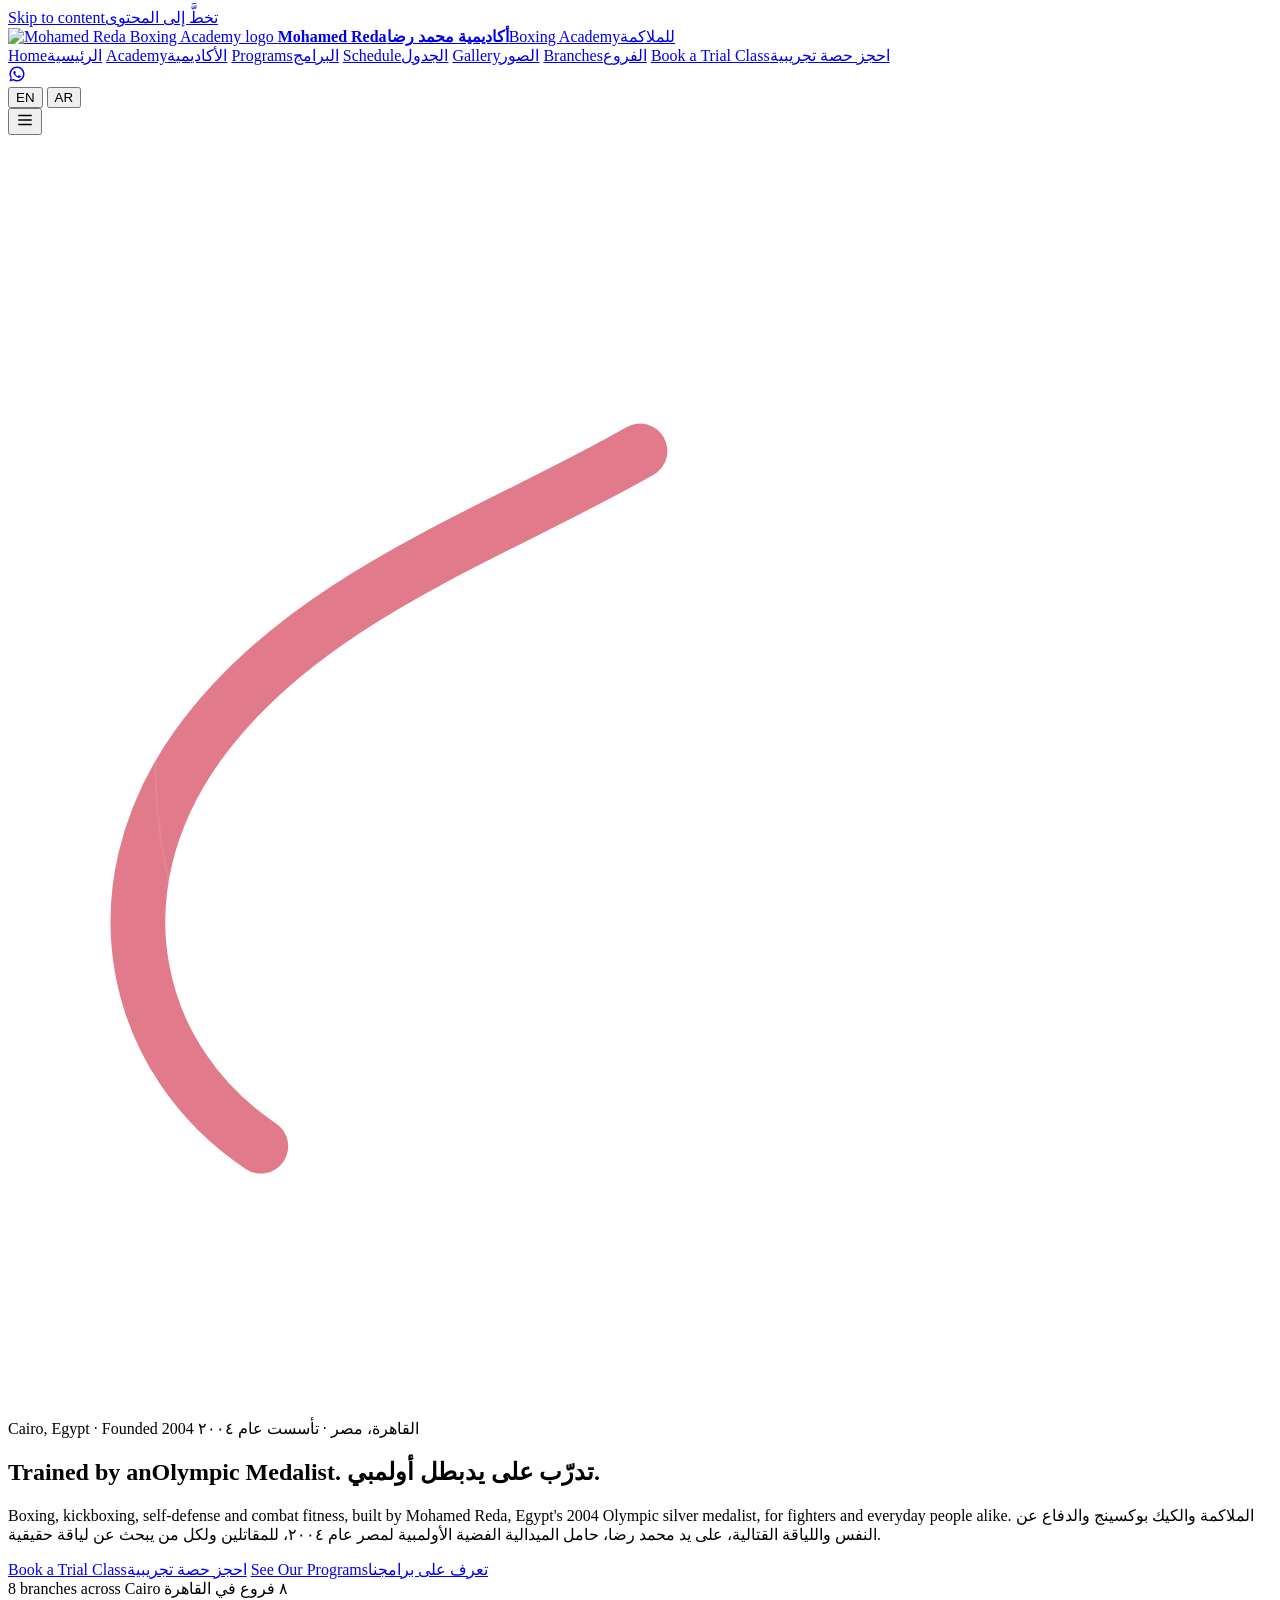
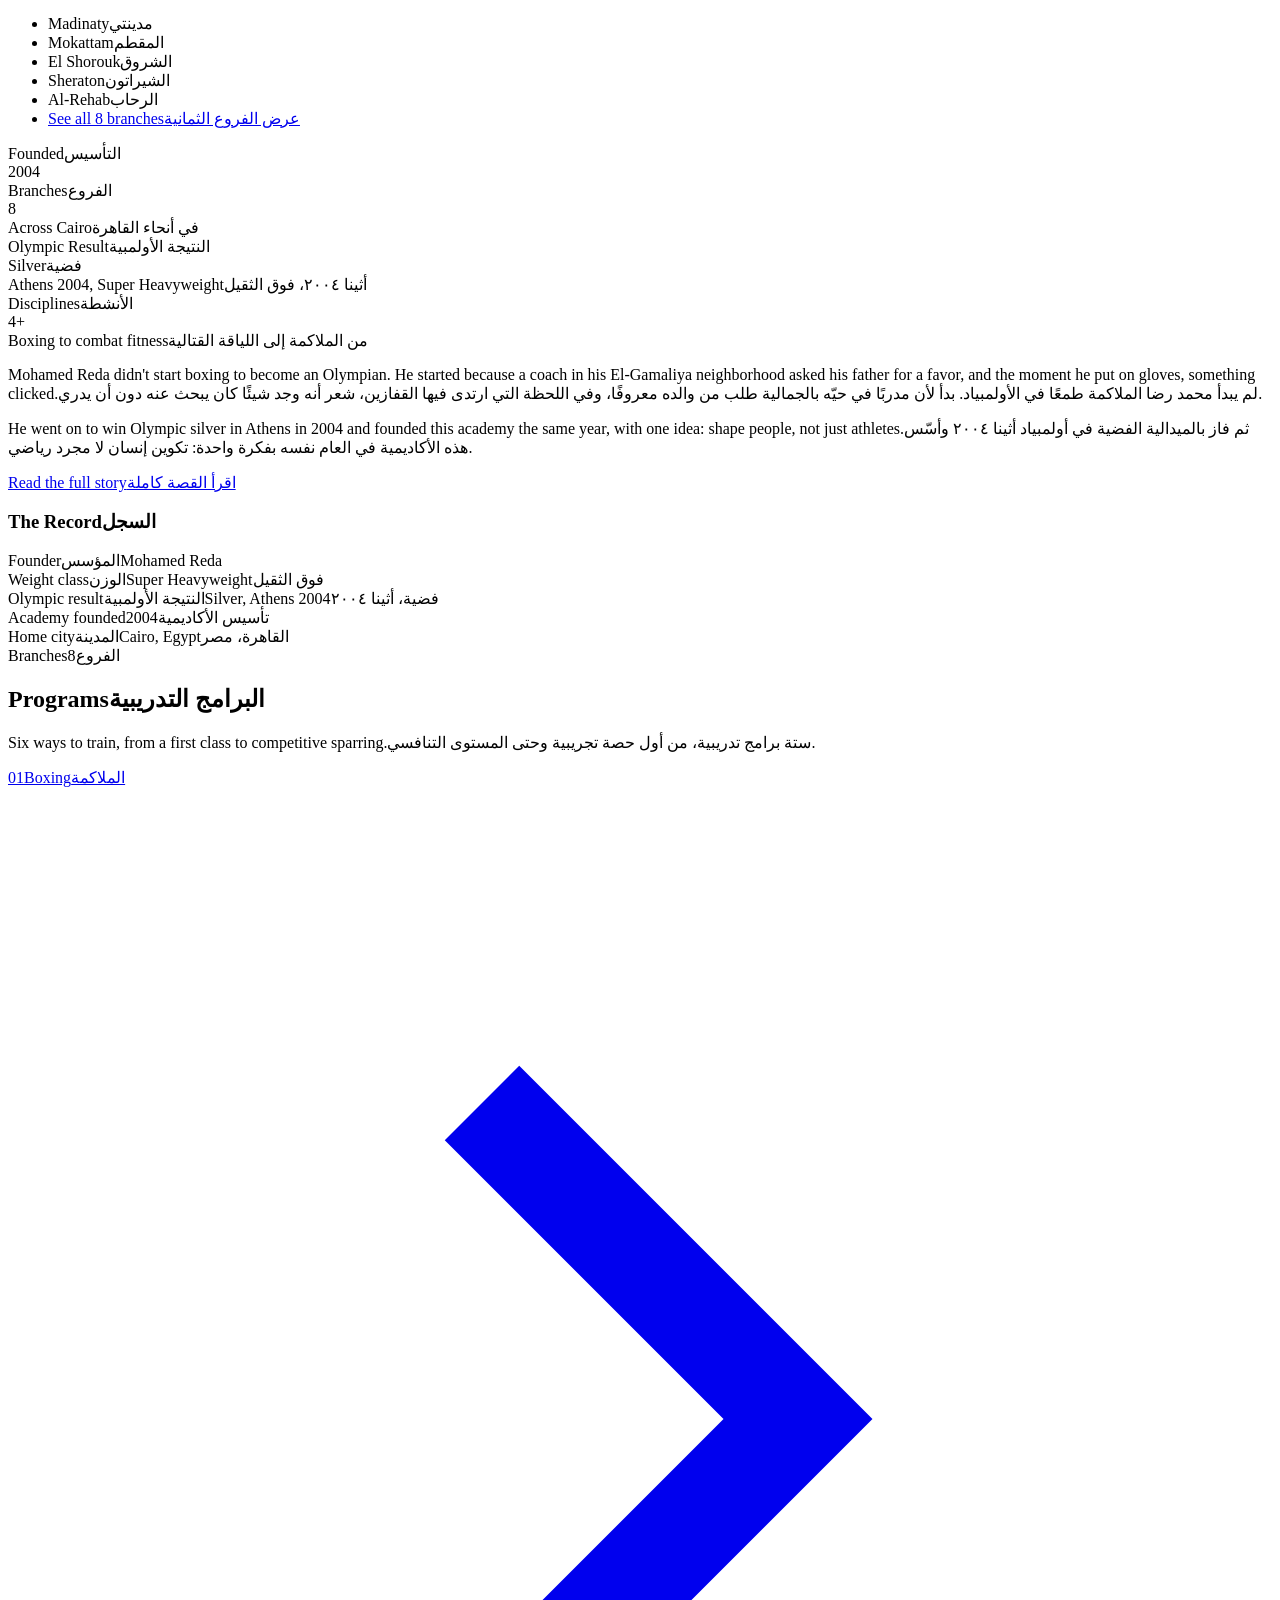
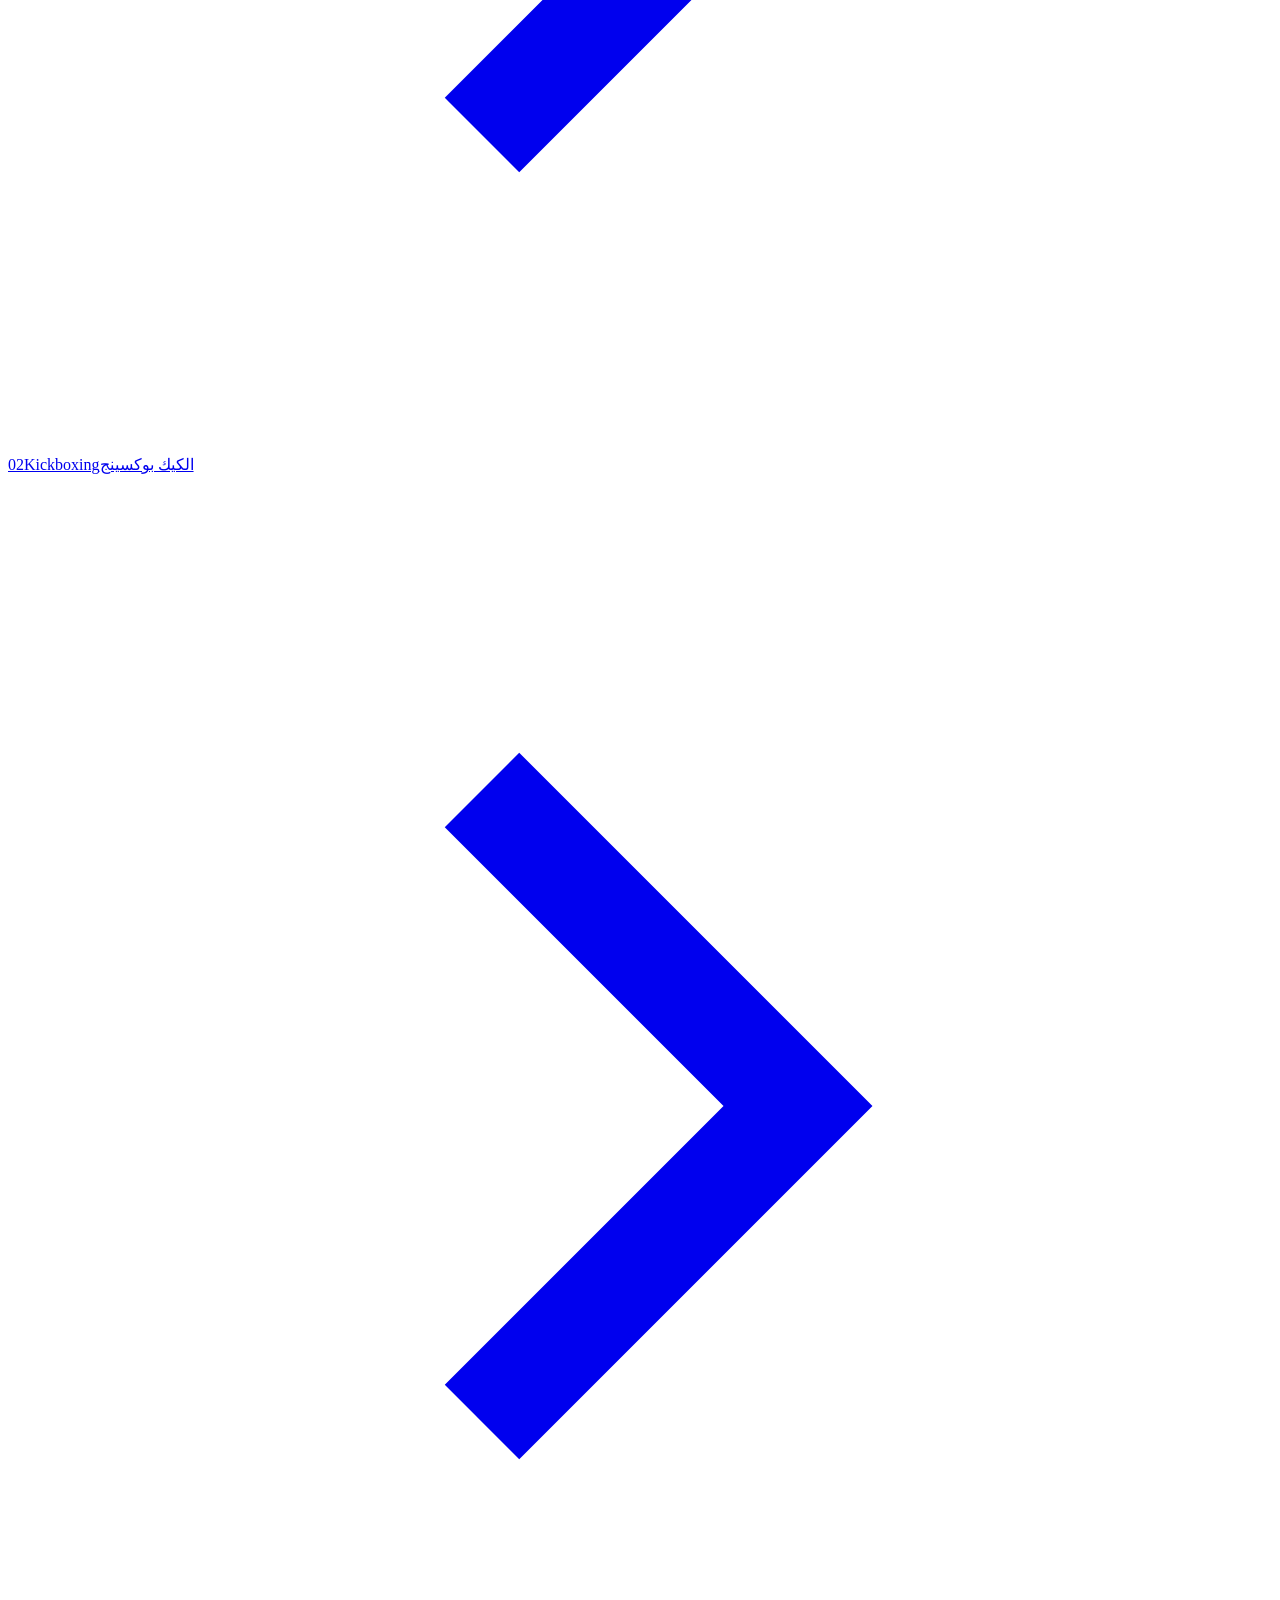
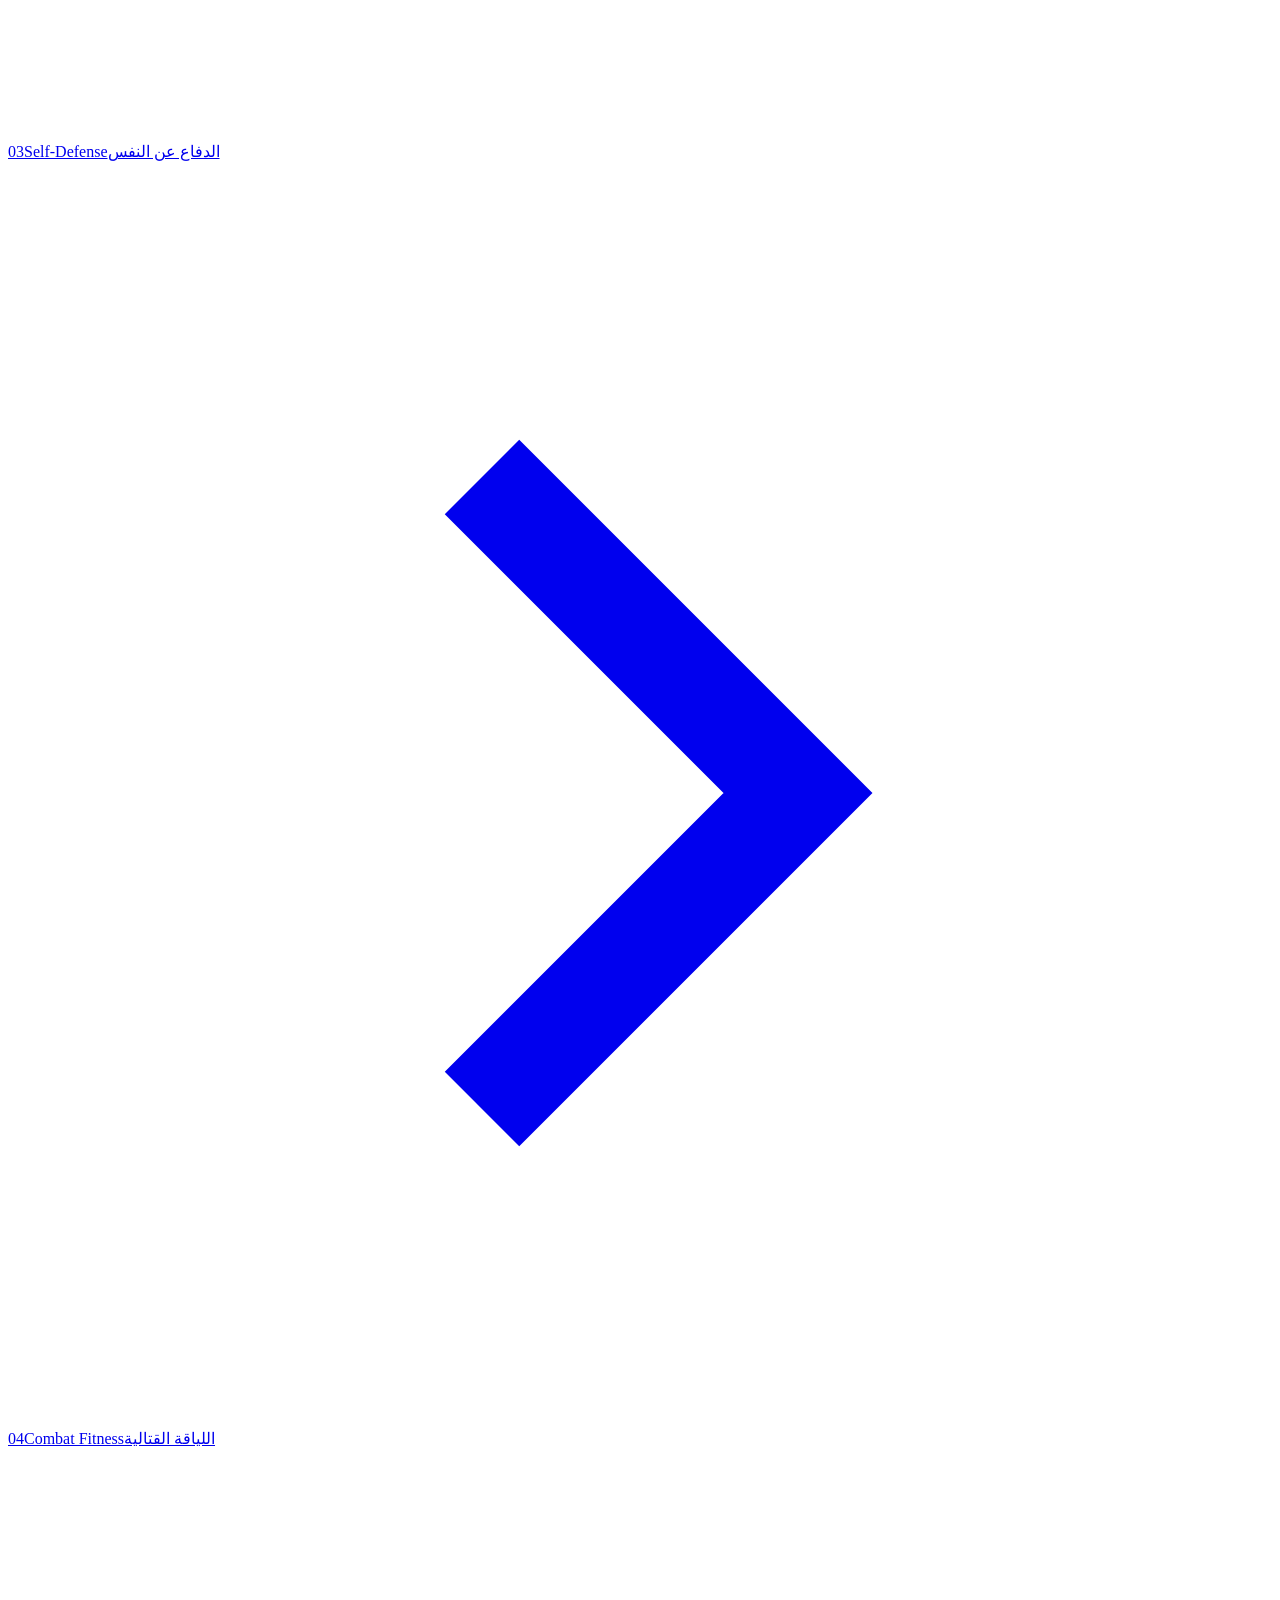
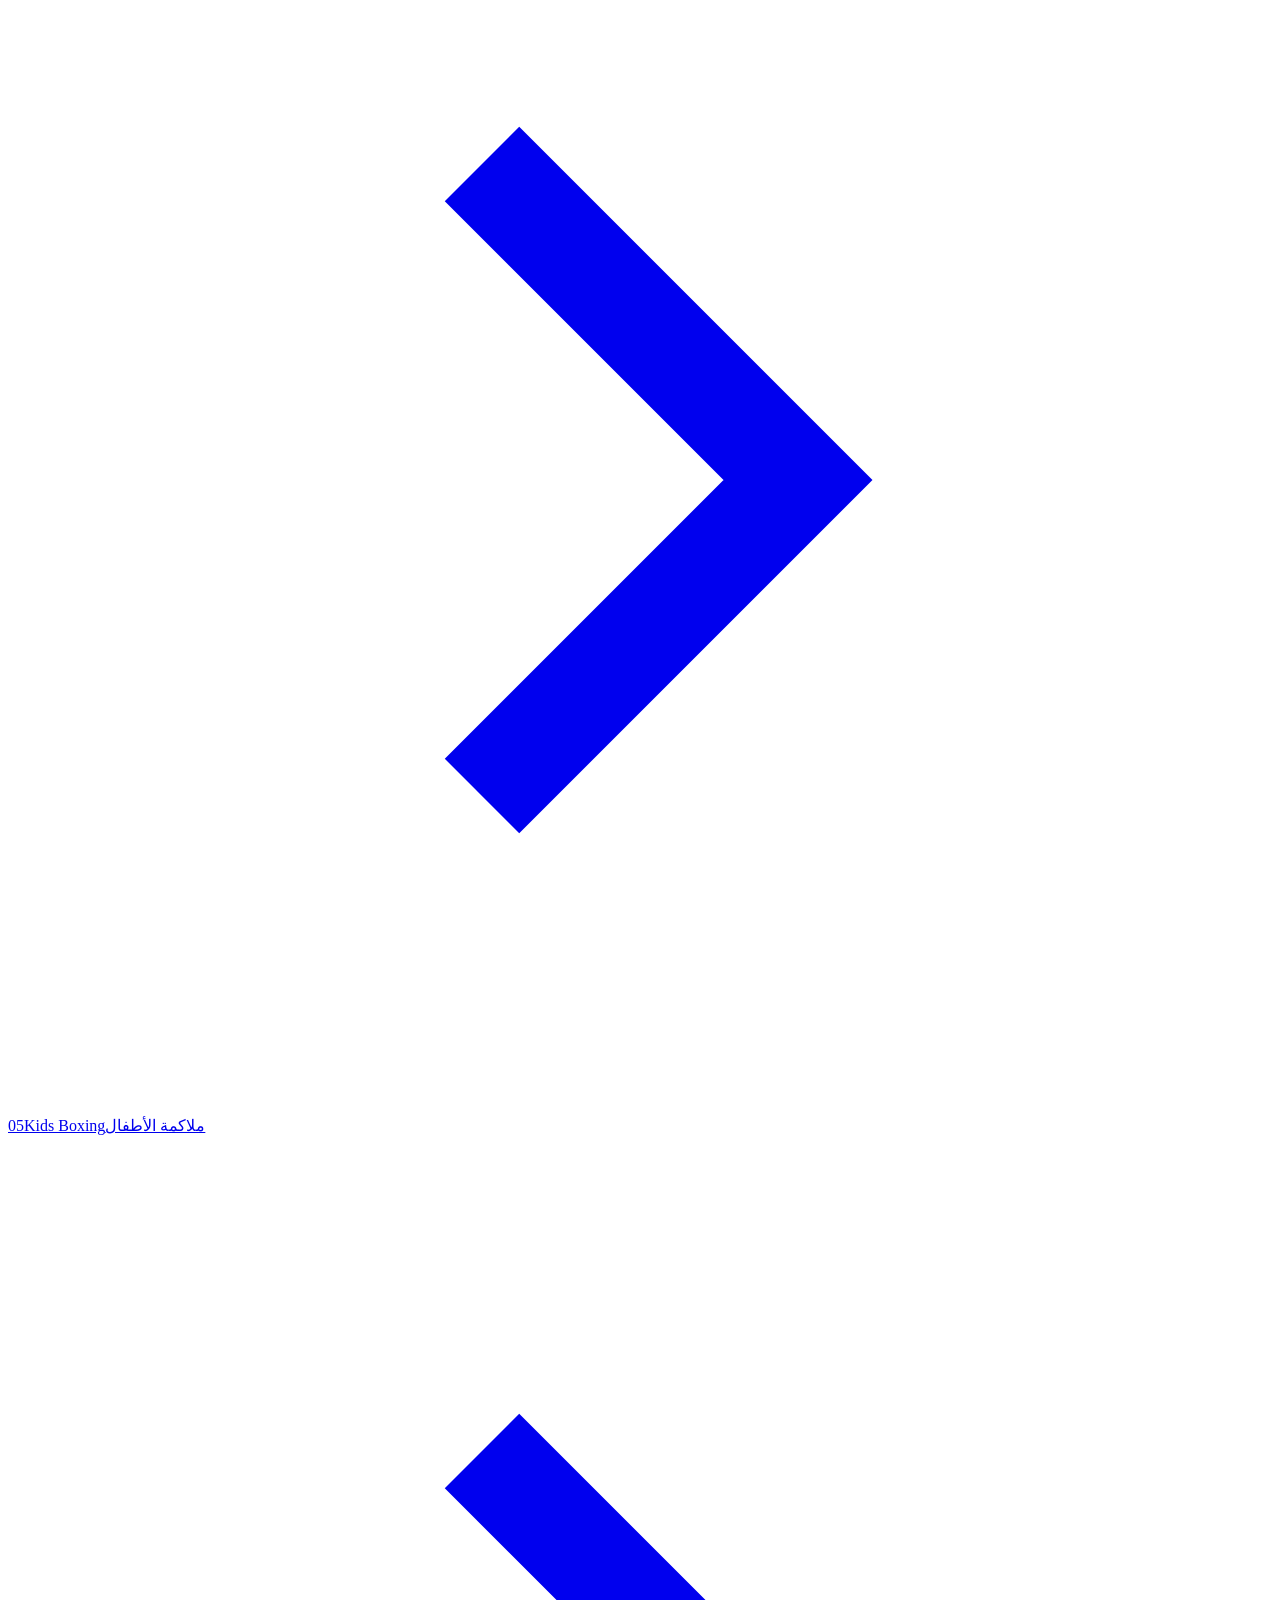
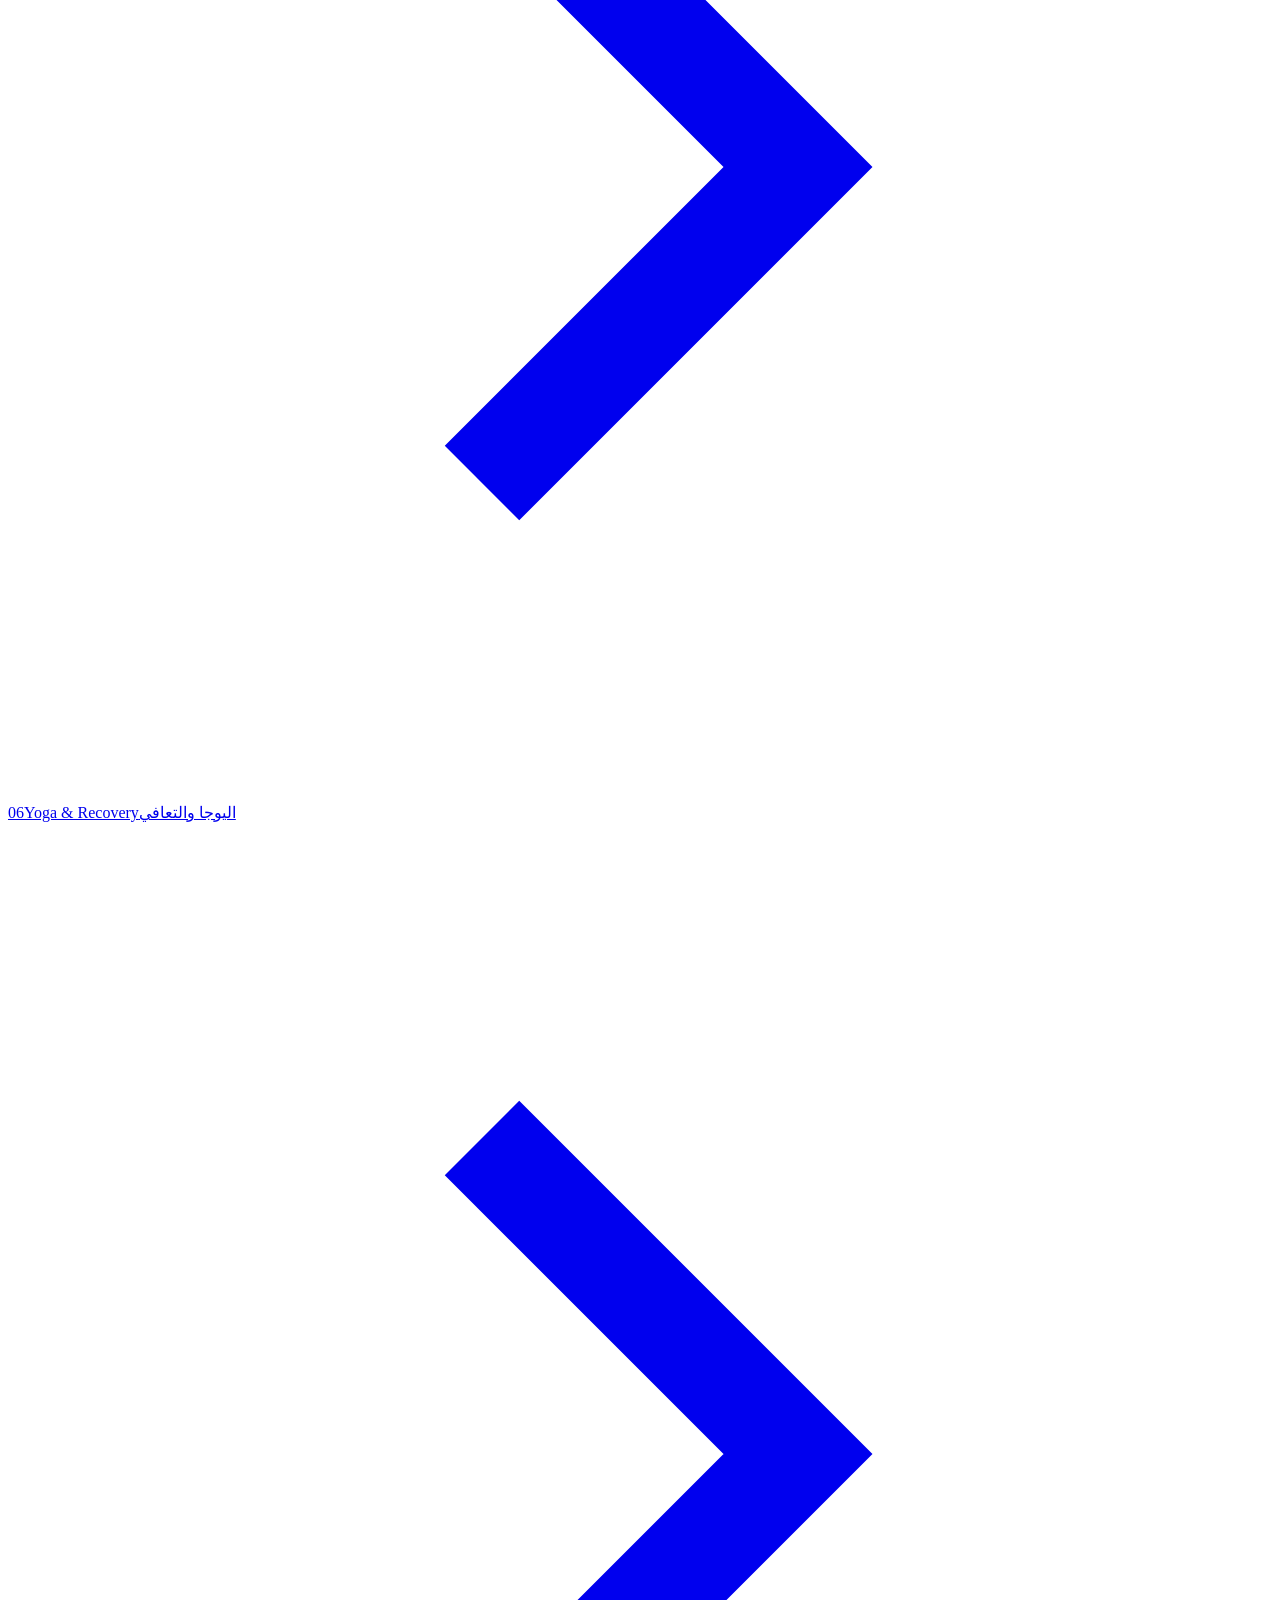
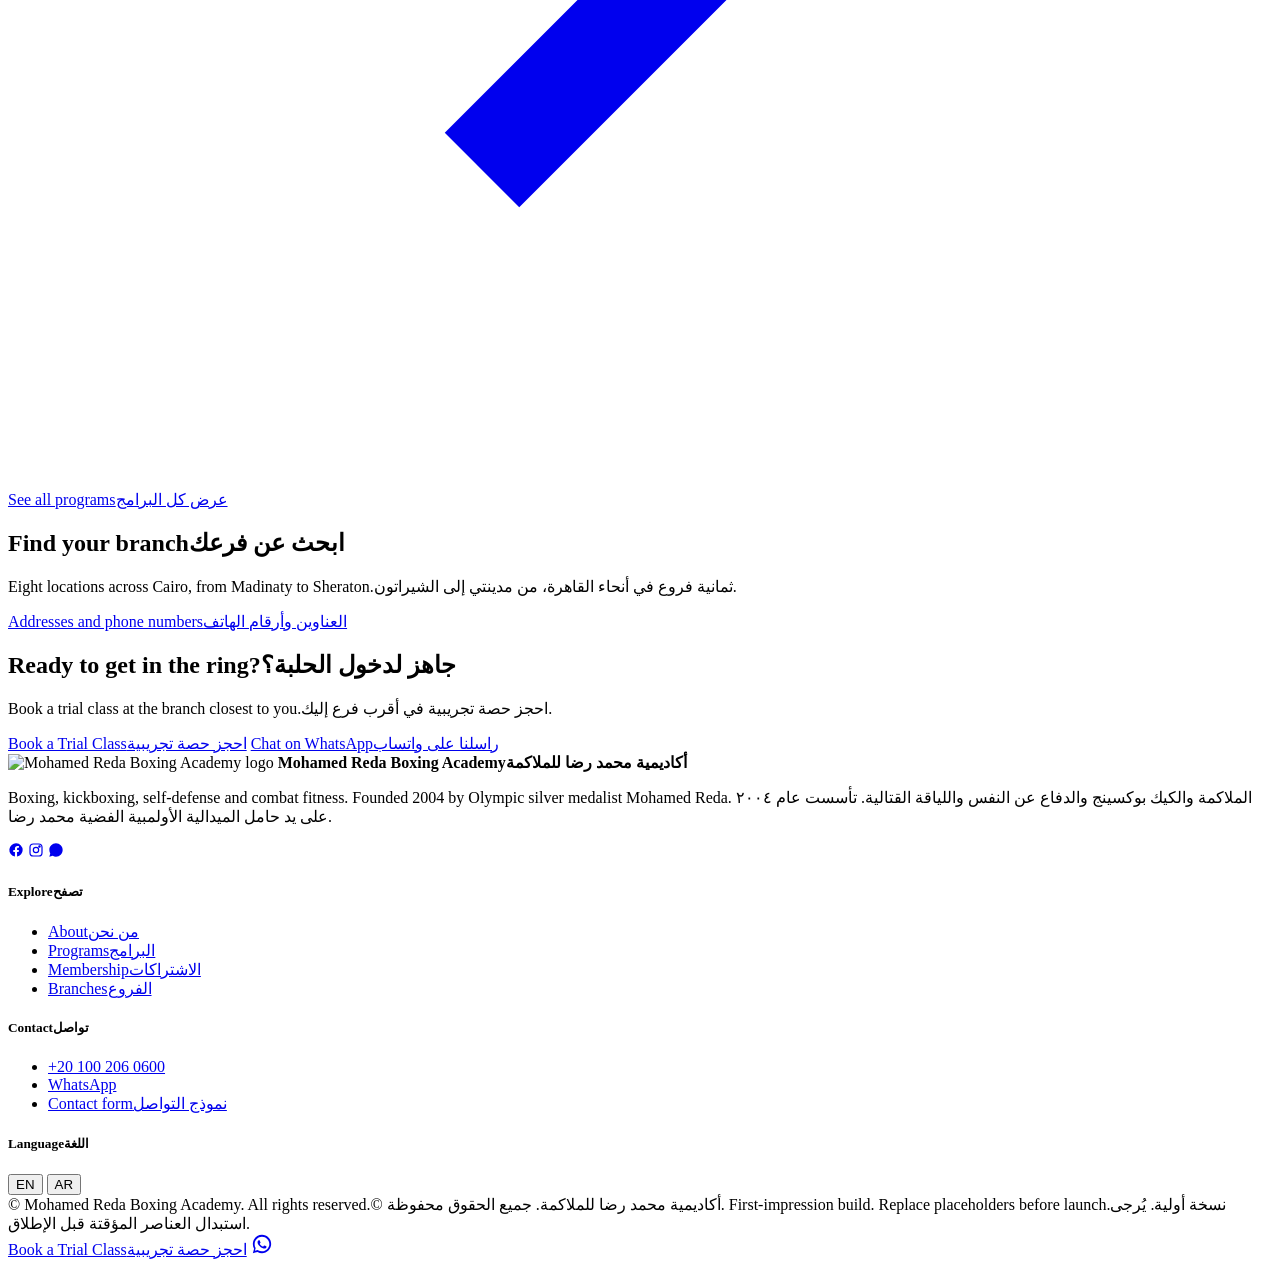
==== commit 49bd20b1: "Add files via upload" ====
--- a/index.html
+++ b/index.html
@@ -1,41 +1,27 @@
 <!DOCTYPE html>
-<html lang="en" data-lang="en">
+<html lang="en" data-lang="en" data-title-en="Mohamed Reda Boxing Academy | Boxing, Kickboxing &amp; Combat Fitness in Cairo" data-title-ar="أكاديمية محمد رضا للملاكمة | ملاكمة وكيك بوكسينج ولياقة قتالية في القاهرة">
 <head>
 <meta charset="UTF-8">
 <meta name="viewport" content="width=device-width, initial-scale=1.0">
 <title>Mohamed Reda Boxing Academy | Boxing, Kickboxing &amp; Combat Fitness in Cairo</title>
 <meta name="description" content="Mohamed Reda Boxing Academy, founded in 2004 by Olympic silver medalist Mohamed Reda. Boxing, kickboxing, self-defense and combat fitness across 8 branches in Cairo.">
 <meta name="theme-color" content="#141414">
-
-<!-- Open Graph -->
 <meta property="og:type" content="website">
 <meta property="og:site_name" content="Mohamed Reda Boxing Academy">
 <meta property="og:title" content="Mohamed Reda Boxing Academy | Boxing, Kickboxing &amp; Combat Fitness in Cairo">
-<meta property="og:description" content="Founded 2004 by Olympic silver medalist Mohamed Reda. Eight branches across Cairo teaching boxing, kickboxing, self-defense and combat fitness.">
+<meta property="og:description" content="Mohamed Reda Boxing Academy, founded in 2004 by Olympic silver medalist Mohamed Reda. Boxing, kickboxing, self-defense and combat fitness across 8 branches in Cairo.">
 <meta property="og:locale" content="en_US">
 <meta property="og:locale:alternate" content="ar_EG">
-<!-- PLACEHOLDER: replace with a real hosted hero photo once available, e.g. https://yourdomain.com/og-image.jpg -->
-
 <meta name="twitter:card" content="summary_large_image">
-
-<link rel="icon" type="image/png" href="[data-uri]">
-<link rel="apple-touch-icon" href="[data-uri]">
-
+<!-- PLACEHOLDER: add og:image and og:url once the final address and a hero photo exist -->
+<link rel="icon" type="image/png" href="assets/favicon-32.png">
+<link rel="apple-touch-icon" href="assets/apple-touch-icon.png">
+<script>(function(){try{var l=localStorage.getItem('mra-lang');if(l==='ar'||l==='en'){var h=document.documentElement;h.setAttribute('data-lang',l);h.setAttribute('lang',l);}}catch(e){}})();</script>
 <link rel="preconnect" href="https://fonts.googleapis.com">
 <link rel="preconnect" href="https://fonts.gstatic.com" crossorigin>
-<!-- Loaded as non-render-blocking: media="print" makes the browser fetch it at low
-     priority without holding up first paint; onload swaps it to screen once ready.
-     If this file ever hangs on a slow/blocked network, the page still renders in
-     system fonts immediately instead of sitting blank. -->
-<link rel="stylesheet"
-      href="https://fonts.googleapis.com/css2?family=Anton&family=Inter:wght@400;500;600;700;800&family=Cairo:wght@400;500;600;700;800;900&display=swap"
-      media="print" onload="this.media='all'">
+<link rel="stylesheet" href="https://fonts.googleapis.com/css2?family=Anton&family=Inter:wght@400;500;600;700;800&family=Cairo:wght@400;500;600;700;800;900&display=swap" media="print" onload="this.media='all'">
 <noscript><link rel="stylesheet" href="https://fonts.googleapis.com/css2?family=Anton&family=Inter:wght@400;500;600;700;800&family=Cairo:wght@400;500;600;700;800;900&display=swap"></noscript>
-
-<!-- ============================================================
-     STRUCTURED DATA: one LocalBusiness entry per confirmed branch.
-     Update phones/addresses here if branch data changes.
-     ============================================================ -->
+<link rel="stylesheet" href="assets/style.css">
 <script type="application/ld+json">
 {
   "@context": "https://schema.org",
@@ -62,437 +48,8 @@
   ]
 }
 </script>
-
-<style>
-/* ==========================================================================
-   DESIGN TOKENS: sampled from the official logo. Update here if the club
-   provides exact brand hex codes later; every color/type reference below
-   flows from these variables.
-   ========================================================================== */
-:root{
-  --ink:#141414;
-  --ink-88: rgba(20,20,20,.88);
-  --ink-70: rgba(20,20,20,.7);
-  --ink-45: rgba(20,20,20,.45);
-  --ink-14: rgba(20,20,20,.14);
-  --red:#c8102e;
-  --red-dark:#95081f;
-  --paper:#f6f4ef;
-  --white:#ffffff;
-  --on-ink: rgba(255,255,255,.92);
-  --on-ink-60: rgba(255,255,255,.6);
-  --on-ink-20: rgba(255,255,255,.16);
-  --font-display:'Anton', 'Cairo', sans-serif;
-  --font-body:'Inter', 'Cairo', sans-serif;
-  --container: 1180px;
-  --gutter: clamp(20px, 5vw, 64px);
-  --ease: cubic-bezier(.2,.7,.2,1);
-}
-html[data-lang="ar"]{
-  --font-display:'Cairo','Anton', sans-serif;
-  --font-body:'Cairo', sans-serif;
-}
-
-*,*::before,*::after{ box-sizing:border-box; }
-html{ scroll-behavior:smooth; }
-@media (prefers-reduced-motion: reduce){
-  html{ scroll-behavior:auto; }
-  *,*::before,*::after{ animation-duration:.001ms !important; animation-iteration-count:1 !important; transition-duration:.001ms !important; }
-}
-body{
-  margin:0; background:var(--paper); color:var(--ink);
-  font-family:var(--font-body); font-size:16px; line-height:1.6;
-  -webkit-font-smoothing:antialiased;
-  overflow-x:hidden; /* safety net: nothing should cause horizontal scroll, but decorative absolutely-positioned graphics make this cheap insurance */
-}
-html[data-lang="ar"]{ direction:rtl; }
-html[data-lang="ar"] body{ font-size:16.5px; }
-
-img{ max-width:100%; display:block; }
-a{ color:inherit; }
-button{ font-family:inherit; }
-
-/* language toggling -------------------------------------------------- */
-/* !important is deliberate here: this toggle must always win over any
-   component-specific "display" rule elsewhere (e.g. ".hero h1 span.block"
-   sets display:block and has higher specificity than this selector alone,
-   which was letting both languages render stacked at once in the hero). */
-html[data-lang="en"] .lang-ar{ display:none !important; }
-html[data-lang="ar"] .lang-en{ display:none !important; }
-
-.wrap{ max-width:var(--container); margin-inline:auto; padding-inline:var(--gutter); }
-
-h1,h2,h3,h4{ font-family:var(--font-display); margin:0; line-height:1.15; letter-spacing:.2px; }
-html[data-lang="ar"] h1, html[data-lang="ar"] h2, html[data-lang="ar"] h3, html[data-lang="ar"] h4{ letter-spacing:0; line-height:1.5; }
-/* Arabic script reads taller than the Latin headline font at the same
-   line-height, so headings need a bigger gap to whatever follows them too
-   (headings themselves carry margin:0, so this is the only source of that gap). */
-html[data-lang="ar"] .section-head p{ margin-top:22px; }
-html[data-lang="ar"] .hero p.lede{ margin-top:32px; }
-html[data-lang="ar"] .hero-kicker{ margin-bottom:24px; }
-
-.eyebrow{ /* used ONLY for the two true labels below: section kicker text is intentionally plain, this class exists for numeric/stat labels */
-  font-size:.72rem; letter-spacing:.14em; text-transform:uppercase; color:var(--red); font-weight:700;
-}
-
-.section{ padding-block: clamp(56px, 9vw, 112px); }
-/* Anchor-jump targets must clear the 76px sticky header, or the section
-   heading lands tight against (or under) the nav bar when a person clicks
-   a nav link or gets a direct #section link. */
-section[id]{ scroll-margin-top: 92px; }
-.section-head{ max-width:640px; margin-bottom:clamp(28px,5vw,52px); }
-.section-head h2{ font-size:clamp(1.9rem, 4vw, 2.9rem); }
-.section-head p{ color:var(--ink-70); font-size:1.05rem; margin-top:14px; }
-.section--ink{ background:var(--ink); color:var(--on-ink); }
-.section--ink .section-head p{ color:var(--on-ink-60); }
-
-.btn{
-  display:inline-flex; align-items:center; gap:.5em; justify-content:center;
-  padding: 15px 28px; font-weight:700; font-size:.95rem;
-  border:2px solid transparent; cursor:pointer; text-decoration:none;
-  transition: background-color .18s var(--ease), color .18s var(--ease), border-color .18s var(--ease);
-  white-space:nowrap;
-}
-.btn--primary{ background:var(--red); color:var(--white); }
-.btn--primary:hover{ background:var(--red-dark); }
-.btn--ghost-ink{ border-color: var(--on-ink-20); color:var(--on-ink); background:transparent; }
-.btn--ghost-ink:hover{ border-color:var(--white); }
-.btn--outline{ border-color: var(--ink); color:var(--ink); background:transparent; }
-.btn--outline:hover{ background:var(--ink); color:var(--white); }
-.btn--sm{ padding:10px 18px; font-size:.85rem; }
-.btn--block{ width:100%; }
-
-.tag-coming-soon{
-  display:inline-flex; align-items:center; gap:6px;
-  font-size:.68rem; font-weight:700; letter-spacing:.08em; text-transform:uppercase;
-  background:var(--ink); color:var(--white); padding:5px 10px;
-}
-.tag-coming-soon svg{ width:11px; height:11px; }
-
-/* ==========================================================================
-   HEADER
-   ========================================================================== */
-.site-header{
-  position:sticky; top:0; z-index:50; background:rgba(20,20,20,.94); backdrop-filter:blur(6px);
-  border-bottom:1px solid var(--on-ink-20);
-}
-.site-header .wrap{ display:flex; align-items:center; justify-content:space-between; gap:20px; height:76px; }
-.brand{ display:flex; align-items:center; gap:12px; text-decoration:none; flex-shrink:0; }
-.brand img{ height:44px; width:auto; }
-.brand-word{ display:flex; flex-direction:column; line-height:1.05; color:var(--white); }
-.brand-word b{ font-family:var(--font-display); font-size:1rem; letter-spacing:.03em; }
-.brand-word span{ font-size:.68rem; color:var(--on-ink-60); letter-spacing:.06em; }
-
-.main-nav{ display:flex; align-items:center; gap:clamp(14px,2vw,28px); }
-.main-nav a{ color:var(--on-ink-60); text-decoration:none; font-size:.92rem; font-weight:600; padding-block:6px; border-bottom:2px solid transparent; transition:color .15s, border-color .15s; }
-.main-nav a:hover{ color:var(--white); border-color:var(--red); }
-
-.header-actions{ display:flex; align-items:center; gap:12px; }
-.lang-switch{ display:flex; border:1px solid var(--on-ink-20); }
-.lang-switch button{ background:none; border:none; color:var(--on-ink-60); padding:7px 12px; font-size:.78rem; font-weight:700; cursor:pointer; }
-.lang-switch button[aria-pressed="true"]{ background:var(--red); color:var(--white); }
-.whatsapp-icon{ display:inline-flex; align-items:center; justify-content:center; width:38px; height:38px; border:1px solid var(--on-ink-20); color:var(--on-ink); text-decoration:none; }
-.whatsapp-icon:hover{ border-color:#25D366; color:#25D366; }
-.nav-toggle{ display:none; background:none; border:1px solid var(--on-ink-20); color:var(--white); width:42px; height:42px; align-items:center; justify-content:center; cursor:pointer; }
-
-@media (max-width: 980px){
-  .main-nav{ position:fixed; inset-inline:0; top:76px; background:var(--ink); flex-direction:column; align-items:stretch; gap:0; padding:8px var(--gutter) 20px; transform:translateY(-8px); opacity:0; pointer-events:none; transition:opacity .18s, transform .18s; border-bottom:1px solid var(--on-ink-20); }
-  .main-nav.is-open{ opacity:1; pointer-events:auto; transform:translateY(0); }
-  .main-nav a{ padding:14px 0; border-bottom:1px solid var(--on-ink-20); }
-  .main-nav a.btn{ padding:14px 20px; border-bottom:none; margin-top:12px; justify-content:center; }
-  .nav-toggle{ display:inline-flex; }
-  .brand-word{ display:none; }
-}
-
-/* ==========================================================================
-   HERO: asymmetric, brand-graphic driven (no stock photo available yet)
-   ========================================================================== */
-.hero{
-  position:relative; background:var(--ink); color:var(--white); overflow:hidden;
-  padding-block: clamp(64px, 12vw, 120px) 0;
-}
-.hero .wrap{ position:relative; z-index:2; }
-.hero-content{ max-width:760px; }
-.hero-graphic{ position:absolute; inset-block-start:-8%; inset-inline-end:-6%; width:min(52vw, 640px); opacity:.9; z-index:1; pointer-events:none; }
-.hero-graphic svg{ width:100%; height:auto; }
-.hero-kicker{ display:flex; align-items:center; gap:10px; color:var(--on-ink-60); font-size:.85rem; font-weight:600; margin-bottom:18px; }
-.hero-kicker span.dot{ width:7px; height:7px; background:var(--red); display:inline-block; border-radius:50%; }
-.hero h1{
-  font-size: clamp(2.6rem, 6.4vw, 5.1rem); text-transform:uppercase;
-  opacity:0; transform:translateY(18px); animation: rise .7s var(--ease) forwards;
-}
-.hero h1 .line2{ color:var(--red); display:block; margin-top:.12em; }
-.hero h1 span.block{ display:block; animation-delay:.12s; }
-.hero p.lede{
-  margin-top:22px; max-width:46ch; font-size:1.12rem; color:var(--on-ink-60);
-  opacity:0; transform:translateY(14px); animation: rise .7s var(--ease) forwards; animation-delay:.28s;
-}
-.hero-ctas{ display:flex; flex-wrap:wrap; gap:14px; margin-top:34px; opacity:0; transform:translateY(14px); animation: rise .7s var(--ease) forwards; animation-delay:.42s; }
-@keyframes rise{ to{ opacity:1; transform:translateY(0); } }
-
-/* Branches strip: sits below the title/subtext/CTAs as a natural continuation,
-   not a competing side panel. */
-.hero-branches{ margin-top:40px; padding-top:26px; border-top:1px solid var(--on-ink-20); }
-.hero-branches__label{ display:block; font-size:.76rem; font-weight:700; text-transform:uppercase; letter-spacing:.06em; color:var(--on-ink-60); margin-bottom:12px; }
-.hero-branches__list{ list-style:none; margin:0; padding:0; display:flex; flex-wrap:wrap; gap:10px; }
-.hero-branches__list li{ border:1px solid var(--on-ink-20); padding:7px 14px; font-size:.85rem; color:var(--on-ink); }
-.hero-branches__list li.is-more{ color:var(--on-ink-60); border-style:dashed; }
-
-/* Tale-of-the-tape stat strip */
-.tape{ border-block:1px solid var(--on-ink-20); margin-top:56px; }
-.tape .wrap{ display:grid; grid-template-columns:repeat(4,1fr); }
-.tape-item{ padding-block:22px; padding-inline-end:28px; border-inline-end:1px solid var(--on-ink-20); }
-.tape-item:not(:first-child){ padding-inline-start:28px; }
-.tape-item:last-child{ border-inline-end:none; }
-.tape-item .eyebrow{ color:var(--on-ink-60); }
-.tape-item .val{ font-family:var(--font-display); font-size:clamp(1.3rem,2.4vw,1.9rem); margin-top:6px; text-transform:uppercase; }
-.tape-item .sub{ font-size:.82rem; color:var(--on-ink-60); margin-top:2px; }
-@media (max-width: 780px){
-  .hero-graphic{ inset-block-start:-2%; width:78vw; opacity:.35; }
-  .tape .wrap{ grid-template-columns:repeat(2,1fr); }
-  .tape-item{ padding-inline:0; padding-block:18px; border-inline-end:none; }
-  .tape-item:nth-child(odd){ padding-inline-end:16px; border-inline-end:1px solid var(--on-ink-20); }
-  .tape-item:nth-child(even){ padding-inline-start:16px; }
-  .tape-item:nth-child(-n+2){ border-block-end:1px solid var(--on-ink-20); }
-}
-@media (max-width:420px){
-  .hero h1{ font-size: clamp(2rem, 11vw, 2.6rem); }
-}
-
-/* ==========================================================================
-   ABOUT
-   ========================================================================== */
-.about-grid{ display:grid; grid-template-columns: 1.3fr .9fr; gap:clamp(32px,5vw,72px); align-items:start; }
-.about-copy p{ font-size:1.06rem; color:var(--ink-88); margin:0 0 18px; max-width:62ch; }
-.about-copy p:first-of-type{ font-size:1.22rem; font-weight:600; }
-.record-card{ background:var(--ink); color:var(--white); padding:32px; position:relative; }
-.record-card::before{ content:""; position:absolute; inset-block-start:0; inset-inline-start:0; width:6px; height:100%; background:var(--red); }
-.record-card h3{ font-size:1.1rem; text-transform:uppercase; margin-bottom:18px; }
-.record-row{ display:flex; justify-content:space-between; gap:12px; padding-block:12px; border-block-end:1px solid var(--on-ink-20); font-size:.92rem; }
-@media (max-width:480px){
-  .record-row{ flex-direction:column; align-items:flex-start; gap:2px; }
-  .record-row .v{ text-align:start; }
-}
-.record-row:last-child{ border-block-end:none; }
-.record-row .k{ color:var(--on-ink-60); }
-.record-row .v{ font-weight:700; text-align:end; }
-@media (max-width:900px){ .about-grid{ grid-template-columns:1fr; } }
-
-/* ==========================================================================
-   FOUNDER
-   ========================================================================== */
-.founder-grid{ display:grid; grid-template-columns: .8fr 1.2fr; gap:clamp(32px,5vw,64px); align-items:start; }
-.id-card{ background:var(--white); border:1px solid var(--ink-14); }
-.id-photo{ aspect-ratio:4/5; background:
-    repeating-linear-gradient(135deg, rgba(20,20,20,.05) 0 12px, transparent 12px 24px), var(--ink);
-  position:relative; display:flex; align-items:center; justify-content:center; }
-.id-photo svg{ width:46%; opacity:.5; }
-.id-photo .tag-coming-soon{ position:absolute; inset-block-end:14px; inset-inline-start:14px; }
-.id-info{ padding:20px 22px; }
-.id-info .name{ font-family:var(--font-display); font-size:1.3rem; text-transform:uppercase; }
-.id-info .role{ color:var(--red); font-weight:700; font-size:.85rem; margin-top:2px; }
-.id-info .meta{ margin-top:14px; font-size:.86rem; color:var(--ink-70); display:flex; flex-direction:column; gap:6px; }
-
-.timeline{ list-style:none; margin:0; padding:0; border-inline-start:2px solid var(--ink-14); }
-html[data-lang="ar"] .timeline{ border-inline-start:none; border-inline-end:2px solid var(--ink-14); }
-.timeline li{ position:relative; padding-inline-start:28px; padding-block-end:30px; }
-html[data-lang="ar"] .timeline li{ padding-inline-start:0; padding-inline-end:28px; }
-.timeline li::before{ content:""; position:absolute; inset-inline-start:-7px; inset-block-start:4px; width:12px; height:12px; background:var(--red); }
-html[data-lang="ar"] .timeline li::before{ inset-inline-start:auto; inset-inline-end:-7px; }
-.timeline .yr{ font-family:var(--font-display); color:var(--red); font-size:1.05rem; }
-.timeline h4{ font-size:1.08rem; margin-block:4px 6px; }
-.timeline p{ color:var(--ink-70); margin:0; max-width:60ch; }
-.founder-quote{ margin-top:8px; padding:22px 24px; background:var(--paper); border-inline-start:3px solid var(--red); font-size:1.05rem; font-style:normal; color:var(--ink-88); }
-html[data-lang="ar"] .founder-quote{ border-inline-start:none; border-inline-end:3px solid var(--red); }
-@media (max-width:860px){
-  .founder-grid{ grid-template-columns:1fr; }
-  .id-card{ max-width:360px; margin-inline:auto; }
-}
-@media (max-width:480px){ .id-photo{ aspect-ratio:4/3; } }
-
-/* ==========================================================================
-   PROGRAMS: fight-card list, not a card grid
-   ========================================================================== */
-.fight-card-list{ border-top:1px solid var(--ink-14); }
-.program-row{
-  display:grid; grid-template-columns: 90px 1.4fr 1.6fr; gap:24px; align-items:center;
-  padding-block:26px; border-block-end:1px solid var(--ink-14); border-inline-start:4px solid transparent;
-  transition: border-color .15s, background-color .15s;
-}
-html[data-lang="ar"] .program-row{ border-inline-start:none; border-inline-end:4px solid transparent; }
-.program-row:hover{ border-inline-start-color:var(--red); background:rgba(200,16,46,.03); }
-html[data-lang="ar"] .program-row:hover{ border-inline-end-color:var(--red); border-inline-start-color:transparent; }
-.program-row .num{ font-family:var(--font-display); font-size:1.8rem; color:var(--ink-14); }
-.program-row h3{ font-size:1.3rem; }
-.program-row .who{ display:flex; gap:8px; flex-wrap:wrap; margin-top:8px; }
-.chip{ font-size:.72rem; font-weight:700; text-transform:uppercase; letter-spacing:.04em; padding:4px 9px; border:1px solid var(--ink-14); color:var(--ink-70); }
-.program-row p{ margin:0; color:var(--ink-70); font-size:.98rem; }
-.program-row .note{ font-size:.78rem; color:var(--ink-45); font-style:italic; grid-column: 2 / -1; margin-top:6px; }
-@media (max-width:760px){
-  .program-row{ grid-template-columns: 50px 1fr; }
-  .program-row p{ grid-column: 2 / -1; }
-  .program-row .note{ grid-column: 2/-1; }
-}
-
-/* ==========================================================================
-   COACHES
-   ========================================================================== */
-.coach-grid{ display:grid; grid-template-columns:repeat(4,1fr); gap:28px; }
-.coach{ text-align:center; }
-.coach-badge{ width:118px; height:118px; margin-inline:auto; border-radius:50%; background:var(--ink); display:flex; align-items:center; justify-content:center; position:relative; border:3px solid var(--paper); box-shadow:0 0 0 2px var(--ink-14); }
-.coach-badge svg{ width:46%; opacity:.55; }
-.coach-badge.is-real{ background:linear-gradient(135deg, var(--red), var(--red-dark)); }
-.coach h4{ margin-top:16px; font-size:1.05rem; }
-.coach .role{ color:var(--red); font-size:.82rem; font-weight:700; margin-top:2px; }
-.coach .bio{ font-size:.86rem; color:var(--ink-70); margin-top:8px; }
-@media (max-width:900px){ .coach-grid{ grid-template-columns:repeat(2,1fr); } }
-@media (max-width:480px){ .coach-grid{ grid-template-columns:1fr; max-width:280px; margin-inline:auto; } }
-
-/* ==========================================================================
-   SCHEDULE + MEMBERSHIP
-   ========================================================================== */
-.sched-note{ display:flex; align-items:center; gap:10px; font-size:.86rem; color:var(--ink-70); margin-bottom:18px; }
-.timetable{ width:100%; min-width:640px; border-collapse:collapse; font-size:.86rem; }
-.timetable th, .timetable td{ border:1px solid var(--ink-14); padding:12px 10px; text-align:center; }
-.timetable thead th{ background:var(--ink); color:var(--white); font-weight:700; text-transform:uppercase; font-size:.72rem; letter-spacing:.05em; }
-.timetable td:first-child, .timetable th:first-child{ text-align:start; background:var(--paper); font-weight:700; white-space:nowrap; }
-.timetable-scroll{ overflow-x:auto; }
-
-.rounds{ display:grid; grid-template-columns:repeat(3,1fr); gap:0; margin-top:64px; border:1px solid var(--ink-14); }
-.round{ position:relative; padding:36px 28px; border-inline-end:1px solid var(--ink-14); overflow:hidden; }
-html[data-lang="ar"] .round{ border-inline-end:none; border-inline-start:1px solid var(--ink-14); }
-.round:last-child{ border-inline-end:none; border-inline-start:none; }
-.round.is-featured{ background:var(--ink); color:var(--white); }
-.round .bignum{ position:absolute; inset-block-start:-.35em; inset-inline-end:.1em; font-family:var(--font-display); font-size:8rem; color:var(--ink-14); z-index:0; line-height:1; }
-@media (max-width:480px){ .round .bignum{ font-size:5.5rem; } }
-.round.is-featured .bignum{ color:var(--on-ink-20); }
-.round > *{ position:relative; z-index:1; }
-.round .rlabel{ font-size:.75rem; text-transform:uppercase; letter-spacing:.08em; font-weight:700; color:var(--red); }
-.round.is-featured .rlabel{ color:var(--white); }  /* red-on-ink fails AA at this size; swap to white for contrast */
-.round h3{ font-size:1.5rem; margin-top:8px; }
-.round .price{ font-family:var(--font-display); font-size:clamp(1.15rem, 2.3vw, 1.55rem); margin-top:16px; line-height:1.25; }
-.round.is-featured .price{ color:var(--white); }
-.round ul{ list-style:none; margin:18px 0 26px; padding:0; font-size:.92rem; }
-.round.is-featured ul{ color:var(--on-ink-60); }
-.round:not(.is-featured) ul{ color:var(--ink-70); }
-.round li{ padding-block:6px; border-block-end:1px dashed var(--ink-14); }
-.round.is-featured li{ border-block-end:1px dashed var(--on-ink-20); }
-.round li:last-child{ border-block-end:none; }
-@media (max-width:900px){ .rounds{ grid-template-columns:1fr; } .round{ border-inline-end:none !important; border-inline-start:none !important; border-block-end:1px solid var(--ink-14); } }
-
-/* ==========================================================================
-   GALLERY
-   ========================================================================== */
-.gallery-grid{ display:grid; grid-template-columns:repeat(4,1fr); grid-auto-rows:190px; gap:10px; }
-.gallery-grid > *:nth-child(5n+1){ grid-column:span 2; grid-row:span 2; }
-.g-tile{ position:relative; overflow:hidden; background:var(--ink); display:flex; align-items:center; justify-content:center; cursor:pointer; border:none; padding:0; }
-.g-tile img{ width:100%; height:100%; object-fit:contain; background:var(--white); padding:10px; }
-.g-tile.placeholder{ background:
-  repeating-linear-gradient(45deg, rgba(255,255,255,.03) 0 10px, transparent 10px 20px), var(--ink); }
-.g-tile.placeholder svg{ width:34%; opacity:.35; }
-.g-tile .tag-coming-soon{ position:absolute; inset-block-end:10px; inset-inline-start:10px; }
-.g-tile figcaption{ position:absolute; inset-block-end:0; inset-inline:0; padding:10px 12px; background:linear-gradient(to top, rgba(0,0,0,.75), transparent); color:var(--white); font-size:.78rem; text-align:start; }
-@media (max-width:860px){ .gallery-grid{ grid-template-columns:repeat(2,1fr); } .gallery-grid > *:nth-child(5n+1){ grid-column:span 2; grid-row:span 1; } }
-
-/* Lightbox */
-.lightbox{ position:fixed; inset:0; background:rgba(10,10,10,.92); display:none; align-items:center; justify-content:center; z-index:200; padding:32px; }
-.lightbox.is-open{ display:flex; }
-.lightbox img{ max-height:86vh; max-width:min(900px,90vw); background:var(--white); padding:16px; }
-.lightbox-close{ position:absolute; top:20px; inset-inline-end:24px; background:none; border:1px solid var(--on-ink-20); color:var(--white); width:42px; height:42px; cursor:pointer; }
-
-/* ==========================================================================
-   ACHIEVEMENTS
-   ========================================================================== */
-.ach-list{ display:grid; gap:0; border-top:1px solid var(--on-ink-20); }
-.ach-row{ display:grid; grid-template-columns:120px 1fr; gap:24px; padding-block:24px; border-block-end:1px solid var(--on-ink-20); }
-.ach-row .yr{ font-family:var(--font-display); font-size:1.6rem; color:var(--red); }
-.ach-row h4{ font-size:1.1rem; }
-.ach-row p{ color:var(--on-ink-60); margin:6px 0 0; max-width:64ch; }
-.ach-row.is-placeholder h4{ color:var(--on-ink-60); }
-
-/* ==========================================================================
-   TESTIMONIALS: honest empty state, not fabricated quotes
-   ========================================================================== */
-.empty-state{ text-align:center; max-width:520px; margin-inline:auto; padding:56px 24px; border:1px dashed var(--ink-14); }
-.empty-state svg{ width:44px; margin-inline:auto 18px; opacity:.5; }
-.empty-state h3{ font-size:1.4rem; }
-.empty-state p{ color:var(--ink-70); margin-top:10px; }
-.empty-state .btn{ margin-top:20px; }
-
-/* ==========================================================================
-   NEWS
-   ========================================================================== */
-.news-empty{ display:flex; align-items:center; gap:20px; flex-wrap:wrap; padding:30px; border:1px solid var(--ink-14); }
-.news-empty .icon{ width:52px; height:52px; background:var(--ink); color:var(--white); display:flex; align-items:center; justify-content:center; flex-shrink:0; }
-.news-empty .icon svg{ width:24px; height:24px; }
-
-/* ==========================================================================
-   BRANCHES: a directory grid. Unlike Programs/Testimonials, these are
-   genuinely 8 parallel, identically-shaped entities, so a uniform card grid
-   is the right pattern here rather than a cliché.
-   ========================================================================== */
-.branch-grid{
-  display:grid; grid-template-columns:repeat(4,1fr); gap:1px;
-  background:var(--on-ink-20); border:1px solid var(--on-ink-20);
-}
-.branch-card{
-  background:#1c1c1c; padding:28px 24px; display:flex; flex-direction:column; gap:14px; min-height:100%;
-}
-.branch-card .bnum{ font-family:var(--font-display); font-size:.82rem; color:var(--red); letter-spacing:.04em; }
-.branch-card h3{ font-size:1.15rem; text-transform:uppercase; line-height:1.2; }
-.branch-card .baddr{ color:var(--on-ink-60); font-size:.86rem; flex:1; line-height:1.5; }
-.branch-phones{ display:flex; flex-direction:column; gap:6px; font-size:.86rem; }
-.branch-phones a{ color:var(--on-ink); text-decoration:none; }
-.branch-phones a:hover{ color:var(--red); }
-.branch-cta{ display:flex; gap:8px; flex-wrap:wrap; margin-top:4px; }
-@media (max-width:980px){ .branch-grid{ grid-template-columns:repeat(2,1fr); } }
-@media (max-width:560px){ .branch-grid{ grid-template-columns:1fr; } }
-
-/* ==========================================================================
-   CONTACT FORM
-   ========================================================================== */
-.contact-grid{ display:grid; grid-template-columns:1fr 1fr; gap:clamp(32px,5vw,64px); margin-top:70px; align-items:start; }
-@media (max-width:860px){ .contact-grid{ grid-template-columns:1fr; margin-top:40px; } }
-.field{ margin-bottom:18px; }
-.field label{ display:block; font-size:.85rem; font-weight:600; margin-bottom:6px; }
-.field input, .field select, .field textarea{
-  width:100%; padding:13px 14px; border:1px solid var(--ink-14); background:var(--white);
-  font-family:inherit; font-size:.95rem; color:var(--ink);
-}
-.field input:focus, .field select:focus, .field textarea:focus{ outline:2px solid var(--red); outline-offset:1px; }
-.form-success{ display:none; padding:18px 20px; background:var(--ink); color:var(--white); align-items:center; gap:12px; }
-.form-success.is-shown{ display:flex; }
-.hours-table{ width:100%; border-collapse:collapse; font-size:.9rem; margin-top:14px; }
-.hours-table td{ padding:8px 0; border-block-end:1px solid var(--ink-14); }
-.hours-table td:last-child{ text-align:end; color:var(--ink-70); }
-
-/* ==========================================================================
-   FOOTER
-   ========================================================================== */
-.site-footer{ background:var(--ink); color:var(--on-ink-60); padding-block:56px 28px; }
-.footer-grid{ display:grid; grid-template-columns: 1.4fr 1fr 1fr 1fr; gap:32px; }
-.footer-brand{ display:flex; align-items:center; gap:12px; margin-bottom:16px; }
-.footer-brand img{ height:38px; }
-.footer-brand b{ color:var(--white); font-family:var(--font-display); font-size:1.05rem; }
-.site-footer p{ font-size:.9rem; max-width:36ch; }
-.footer-col h5{ color:var(--white); font-size:.82rem; text-transform:uppercase; letter-spacing:.06em; margin-bottom:14px; }
-.footer-col ul{ list-style:none; margin:0; padding:0; display:flex; flex-direction:column; gap:10px; font-size:.9rem; }
-.footer-col a{ text-decoration:none; color:var(--on-ink-60); }
-.footer-col a:hover{ color:var(--white); }
-.social-row{ display:flex; gap:12px; margin-top:16px; }
-.social-row a{ width:36px; height:36px; border:1px solid var(--on-ink-20); display:flex; align-items:center; justify-content:center; text-decoration:none; color:var(--on-ink); }
-.social-row a:hover{ border-color:var(--red); color:var(--red); }
-.footer-bottom{ margin-top:44px; padding-top:22px; border-top:1px solid var(--on-ink-20); display:flex; justify-content:space-between; flex-wrap:wrap; gap:12px; font-size:.8rem; }
-@media (max-width:860px){ .footer-grid{ grid-template-columns:1fr 1fr; } }
-@media (max-width:560px){ .footer-grid{ grid-template-columns:1fr; } }
-
-/* Skip link / focus visibility */
-.skip-link{ position:absolute; left:-999px; top:auto; background:var(--red); color:#fff; padding:12px 16px; z-index:999; }
-.skip-link:focus{ left:16px; top:16px; }
-:focus-visible{ outline:3px solid var(--red); outline-offset:2px; }
-</style>
 </head>
-<body>
+<body class="has-mobile-bar">
 <a class="skip-link" href="#main">
   <span class="lang-en">Skip to content</span><span class="lang-ar">تخطَّ إلى المحتوى</span>
 </a>
@@ -502,18 +59,18 @@
      ========================================================================== -->
 <header class="site-header">
   <div class="wrap">
-    <a href="#top" class="brand">
-      <img src="[data-uri]" alt="Mohamed Reda Boxing Academy logo">
+    <a href="index.html" class="brand">
+      <img src="assets/logo.png" alt="Mohamed Reda Boxing Academy logo">
       <span class="brand-word"><b class="lang-en">Mohamed Reda</b><b class="lang-ar">أكاديمية محمد رضا</b><span class="lang-en">Boxing Academy</span><span class="lang-ar">للملاكمة</span></span>
     </a>
     <nav class="main-nav" id="main-nav">
-      <a href="#about"><span class="lang-en">About</span><span class="lang-ar">من نحن</span></a>
-      <a href="#programs"><span class="lang-en">Programs</span><span class="lang-ar">البرامج</span></a>
-      <a href="#coaches"><span class="lang-en">Coaches</span><span class="lang-ar">المدربون</span></a>
-      <a href="#schedule"><span class="lang-en">Schedule &amp; Membership</span><span class="lang-ar">الجدول والاشتراكات</span></a>
-      <a href="#gallery"><span class="lang-en">Gallery</span><span class="lang-ar">الصور</span></a>
-      <a href="#branches"><span class="lang-en">Branches</span><span class="lang-ar">الفروع</span></a>
-      <a href="#contact" class="btn btn--primary btn--sm"><span class="lang-en">Book a Trial Class</span><span class="lang-ar">احجز حصة تجريبية</span></a>
+      <a href="index.html" aria-current="page"><span class="lang-en">Home</span><span class="lang-ar">الرئيسية</span></a>
+      <a href="about.html"><span class="lang-en">Academy</span><span class="lang-ar">الأكاديمية</span></a>
+      <a href="programs.html"><span class="lang-en">Programs</span><span class="lang-ar">البرامج</span></a>
+      <a href="schedule.html"><span class="lang-en">Schedule</span><span class="lang-ar">الجدول</span></a>
+      <a href="gallery.html"><span class="lang-en">Gallery</span><span class="lang-ar">الصور</span></a>
+      <a href="branches.html"><span class="lang-en">Branches</span><span class="lang-ar">الفروع</span></a>
+      <a href="contact.html" class="btn btn--primary btn--sm"><span class="lang-en">Book a Trial Class</span><span class="lang-ar">احجز حصة تجريبية</span></a>
     </nav>
     <div class="header-actions">
       <a class="whatsapp-icon" href="https://wa.me/201002060600" aria-label="WhatsApp" target="_blank" rel="noopener">
@@ -529,12 +86,7 @@
     </div>
   </div>
 </header>
-
 <main id="main">
-
-<!-- ==========================================================================
-     HERO
-     ========================================================================== -->
 <section class="hero" id="top">
   <div class="hero-graphic" aria-hidden="true">
     <!-- Brand-derived motif: mirrored hook shapes echoing the academy's logo -->
@@ -559,8 +111,8 @@
         <span class="lang-ar">الملاكمة والكيك بوكسينج والدفاع عن النفس واللياقة القتالية، على يد محمد رضا، حامل الميدالية الفضية الأولمبية لمصر عام ٢٠٠٤، للمقاتلين ولكل من يبحث عن لياقة حقيقية.</span>
       </p>
       <div class="hero-ctas">
-        <a href="#contact" class="btn btn--primary"><span class="lang-en">Book a Trial Class</span><span class="lang-ar">احجز حصة تجريبية</span></a>
-        <a href="#programs" class="btn btn--ghost-ink"><span class="lang-en">See Our Programs</span><span class="lang-ar">تعرف على برامجنا</span></a>
+        <a href="contact.html" class="btn btn--primary"><span class="lang-en">Book a Trial Class</span><span class="lang-ar">احجز حصة تجريبية</span></a>
+        <a href="programs.html" class="btn btn--ghost-ink"><span class="lang-en">See Our Programs</span><span class="lang-ar">تعرف على برامجنا</span></a>
       </div>
       <div class="hero-branches">
         <span class="hero-branches__label">
@@ -573,7 +125,7 @@
           <li><span class="lang-en">El Shorouk</span><span class="lang-ar">الشروق</span></li>
           <li><span class="lang-en">Sheraton</span><span class="lang-ar">الشيراتون</span></li>
           <li><span class="lang-en">Al-Rehab</span><span class="lang-ar">الرحاب</span></li>
-          <li class="is-more"><span class="lang-en">+3 more</span><span class="lang-ar">+٣ فروع أخرى</span></li>
+          <li class="is-more"><a href="branches.html"><span class="lang-en">See all 8 branches</span><span class="lang-ar">عرض الفروع الثمانية</span></a></li>
         </ul>
       </div>
     </div>
@@ -602,24 +154,14 @@
     </div>
   </div>
 </section>
-
-<!-- ==========================================================================
-     ABOUT / STORY
-     ========================================================================== -->
-<section class="section" id="about">
+<section class="section" id="story">
   <div class="wrap">
     <div class="about-grid">
       <div class="about-copy">
-        <p><span class="lang-en">Mohamed Reda didn't start boxing to become an Olympian. He started because a coach in his El-Gamaliya neighborhood asked his father for a favor, and the moment he put on gloves, something clicked.</span>
-        <span class="lang-ar">لم يبدأ محمد رضا الملاكمة طمعًا في الأولمبياد. بدأ لأن مدربًا في حيّه بالجمالية طلب من والده معروفًا، وفي اللحظة التي ارتدى فيها القفازين، شعر أنه وجد شيئًا كان يبحث عنه دون أن يدري.</span></p>
-
-        <p><span class="lang-en">That instinct carried him all the way to the 2004 Athens Olympics, where he won silver in Super Heavyweight boxing, beating internationally ranked opponents on the way to the final. He had real offers to turn professional abroad. He chose to stay in Egypt instead.</span>
-        <span class="lang-ar">قاده هذا الإحساس إلى أولمبياد أثينا ٢٠٠٤، حيث فاز بالميدالية الفضية في وزن فوق الثقيل، بعد أن تغلّب على منافسين مصنّفين دوليًا في طريقه إلى النهائي. وعلى الرغم من عروض حقيقية للاحتراف خارج مصر، اختار البقاء والبناء في بلده.</span></p>
-
-        <p><span class="lang-en">The same year, he founded this academy, built on a simple idea: consistency beats talent, and the goal is to shape people, not just athletes. That philosophy is still what every class here is built around.</span>
-        <span class="lang-ar">وفي نفس العام، أسّس هذه الأكاديمية على فكرة بسيطة: الاستمرارية أهم من الموهبة، والهدف هو تكوين إنسان لا مجرد رياضي. وهذه الفلسفة ما زالت أساس كل حصة تدريبية هنا حتى اليوم.</span></p>
-      </div>
-
+        <p><span class="lang-en">Mohamed Reda didn't start boxing to become an Olympian. He started because a coach in his El-Gamaliya neighborhood asked his father for a favor, and the moment he put on gloves, something clicked.</span><span class="lang-ar">لم يبدأ محمد رضا الملاكمة طمعًا في الأولمبياد. بدأ لأن مدربًا في حيّه بالجمالية طلب من والده معروفًا، وفي اللحظة التي ارتدى فيها القفازين، شعر أنه وجد شيئًا كان يبحث عنه دون أن يدري.</span></p>
+        <p><span class="lang-en">He went on to win Olympic silver in Athens in 2004 and founded this academy the same year, with one idea: shape people, not just athletes.</span><span class="lang-ar">ثم فاز بالميدالية الفضية في أولمبياد أثينا ٢٠٠٤ وأسّس هذه الأكاديمية في العام نفسه بفكرة واحدة: تكوين إنسان لا مجرد رياضي.</span></p>
+        <a href="about.html" class="btn btn--outline"><span class="lang-en">Read the full story</span><span class="lang-ar">اقرأ القصة كاملة</span></a>
+      </div>
       <div class="record-card">
         <h3><span class="lang-en">The Record</span><span class="lang-ar">السجل</span></h3>
         <div class="record-row"><span class="k lang-en">Founder</span><span class="k lang-ar">المؤسس</span><span class="v">Mohamed Reda</span></div>
@@ -632,539 +174,53 @@
     </div>
   </div>
 </section>
-
-<!-- ==========================================================================
-     FOUNDER PROFILE
-     ========================================================================== -->
-<section class="section" style="background:var(--white);" id="founder">
-  <div class="wrap">
-    <div class="section-head">
-      <h2><span class="lang-en">Meet the Founder</span><span class="lang-ar">تعرف على المؤسس</span></h2>
-      <p><span class="lang-en">Every branch, every program and every coach at the academy carries Mohamed Reda's own approach to the sport.</span>
-      <span class="lang-ar">كل فرع وكل برنامج وكل مدرب في الأكاديمية يحمل نفس فلسفة محمد رضا في التعامل مع الرياضة.</span></p>
-    </div>
-    <div class="founder-grid">
-      <div class="id-card">
-        <div class="id-photo">
-          <svg viewBox="0 0 100 100" fill="none" xmlns="http://www.w3.org/2000/svg" aria-hidden="true"><circle cx="50" cy="36" r="18" stroke="white" stroke-width="3"/><path d="M18 88c4-20 18-32 32-32s28 12 32 32" stroke="white" stroke-width="3"/></svg>
-          <span class="tag-coming-soon"><svg viewBox="0 0 24 24" fill="none" stroke="currentColor" stroke-width="2"><rect x="3" y="7" width="18" height="13" rx="1"/><circle cx="12" cy="13.5" r="3.2"/><path d="M8 7l1.5-3h5L16 7"/></svg><span class="lang-en">Photo coming soon</span><span class="lang-ar">الصورة قريبًا</span></span>
-        </div>
-        <div class="id-info">
-          <div class="name">Mohamed Reda</div>
-          <div class="role"><span class="lang-en">Founder &amp; Head Coach</span><span class="lang-ar">المؤسس والمدرب الرئيسي</span></div>
-          <div class="meta">
-            <span><span class="lang-en">Born 1975, El-Gamaliya, Cairo</span><span class="lang-ar">من مواليد ١٩٧٥، الجمالية، القاهرة</span></span>
-            <span><span class="lang-en">Olympic silver medalist, Athens 2004</span><span class="lang-ar">حامل ميدالية أولمبية فضية، أثينا ٢٠٠٤</span></span>
-          </div>
-        </div>
-      </div>
-
-      <div>
-        <ul class="timeline">
-          <li>
-            <div class="yr">2003</div>
-            <h4><span class="lang-en">All-Africa Games finalist</span><span class="lang-ar">وصل إلى نهائي دورة الألعاب الأفريقية</span></h4>
-            <p><span class="lang-en">Reached the final of the All-Africa Games, an early sign of the run that would follow.</span>
-            <span class="lang-ar">وصل إلى نهائي دورة الألعاب الأفريقية، في مؤشر مبكر على ما كان قادمًا.</span></p>
-          </li>
-          <li>
-            <div class="yr">2004</div>
-            <h4><span class="lang-en">Olympic Silver Medal, Athens</span><span class="lang-ar">ميدالية أولمبية فضية، أثينا</span></h4>
-            <p><span class="lang-en">Won silver in Super Heavyweight boxing at the Athens Olympics, defeating several internationally ranked opponents on the way to the final.</span>
-            <span class="lang-ar">فاز بالميدالية الفضية في وزن فوق الثقيل بأولمبياد أثينا، بعد أن تغلّب على عدة منافسين مصنّفين دوليًا في طريقه للنهائي.</span></p>
-          </li>
-          <li>
-            <div class="yr">2004</div>
-            <h4><span class="lang-en">The academy is founded</span><span class="lang-ar">تأسيس الأكاديمية</span></h4>
-            <p><span class="lang-en">Chose to stay in Egypt and build a training institution instead of turning professional abroad.</span>
-            <span class="lang-ar">اختار البقاء في مصر وبناء صرح تدريبي بدلًا من الاحتراف خارج البلاد.</span></p>
-          </li>
-          <li class="is-placeholder">
-            <div class="yr yr--tbd"><span class="lang-en">Next</span><span class="lang-ar">القادم</span></div>
-            <h4><span class="lang-en">Add your next milestone</span><span class="lang-ar">أضف الإنجاز التالي</span></h4>
-            <p><span class="lang-en">New branch openings, tournament results or notable alumni belong here. This timeline is built to grow.</span>
-            <span class="lang-ar">افتتاح فروع جديدة، نتائج البطولات أو الخريجين المميزين يمكن إضافتهم هنا. هذا الجدول الزمني مُصمم ليكبر معكم.</span></p>
-          </li>
-        </ul>
-        <div class="founder-quote">
-          <span class="lang-en">"Victory's great. But what really matters is consistency: showing up when you're tired." That's the philosophy behind the academy.</span>
-          <span class="lang-ar">"الفوز شيء رائع، لكن الأهم هو الاستمرارية: أن تحضر حتى وأنت متعب." هذه هي الفلسفة التي بُنيت عليها الأكاديمية.</span>
-        </div>
-      </div>
-    </div>
-  </div>
-</section>
-
-<!-- ==========================================================================
-     PROGRAMS
-     ========================================================================== -->
-<section class="section section--ink" id="programs">
+<section class="section section--ink" id="programs-preview">
   <div class="wrap">
     <div class="section-head">
       <h2><span class="lang-en">Programs</span><span class="lang-ar">البرامج التدريبية</span></h2>
-      <p><span class="lang-en">Six ways to train, from a first class to competitive sparring.</span>
-      <span class="lang-ar">ستة برامج تدريبية، من أول حصة تجريبية وحتى المستوى التنافسي.</span></p>
-    </div>
-    <div class="fight-card-list" style="border-color:var(--on-ink-20);">
-
-      <div class="program-row" style="border-color:var(--on-ink-20);">
-        <div class="num">01</div>
-        <div>
-          <h3><span class="lang-en">Boxing</span><span class="lang-ar">الملاكمة</span></h3>
-          <div class="who">
-            <span class="chip" style="border-color:var(--on-ink-20); color:var(--on-ink-60);"><span class="lang-en">Adults</span><span class="lang-ar">الكبار</span></span>
-            <span class="chip" style="border-color:var(--on-ink-20); color:var(--on-ink-60);"><span class="lang-en">Competitive track</span><span class="lang-ar">مسار تنافسي</span></span>
-          </div>
-        </div>
-        <p style="color:var(--on-ink-60);"><span class="lang-en">Technical fundamentals through to competitive sparring, taught the way Mohamed Reda himself trained.</span>
-        <span class="lang-ar">من الأساسيات الفنية إلى مستوى المنافسات، بنفس الأسلوب الذي تدرّب به محمد رضا نفسه.</span></p>
-      </div>
-
-      <div class="program-row" style="border-color:var(--on-ink-20);">
-        <div class="num">02</div>
-        <div>
-          <h3><span class="lang-en">Kickboxing</span><span class="lang-ar">الكيك بوكسينج</span></h3>
-          <div class="who"><span class="chip" style="border-color:var(--on-ink-20); color:var(--on-ink-60);"><span class="lang-en">All levels</span><span class="lang-ar">كل المستويات</span></span></div>
-        </div>
-        <p style="color:var(--on-ink-60);"><span class="lang-en">Striking with hands and legs, built for conditioning and technique in equal measure.</span>
-        <span class="lang-ar">لكمات وضربات بالأرجل معًا، بتوازن بين اللياقة والمهارة الفنية.</span></p>
-      </div>
-
-      <div class="program-row" style="border-color:var(--on-ink-20);">
-        <div class="num">03</div>
-        <div>
-          <h3><span class="lang-en">Self-Defense</span><span class="lang-ar">الدفاع عن النفس</span></h3>
-          <div class="who"><span class="chip" style="border-color:var(--on-ink-20); color:var(--on-ink-60);"><span class="lang-en">Adults</span><span class="lang-ar">الكبار</span></span><span class="chip" style="border-color:var(--on-ink-20); color:var(--on-ink-60);"><span class="lang-en">Women</span><span class="lang-ar">سيدات</span></span></div>
-        </div>
-        <p style="color:var(--on-ink-60);"><span class="lang-en">Practical, real-world techniques focused on awareness and control, not competition.</span>
-        <span class="lang-ar">تقنيات عملية وواقعية تركّز على الوعي والسيطرة، بعيدًا عن المنافسات.</span></p>
-      </div>
-
-      <div class="program-row" style="border-color:var(--on-ink-20);">
-        <div class="num">04</div>
-        <div>
-          <h3><span class="lang-en">Combat Fitness</span><span class="lang-ar">اللياقة القتالية</span></h3>
-          <div class="who"><span class="chip" style="border-color:var(--on-ink-20); color:var(--on-ink-60);"><span class="lang-en">All levels</span><span class="lang-ar">كل المستويات</span></span></div>
-        </div>
-        <p style="color:var(--on-ink-60);"><span class="lang-en">Conditioning built from real boxing training: bag work, pad rounds and strength, no ring experience required.</span>
-        <span class="lang-ar">تمارين لياقة مستوحاة من تدريبات الملاكمة الحقيقية: أكياس الملاكمة وتمارين القفازات والقوة، دون الحاجة لخبرة سابقة.</span></p>
-      </div>
-
-      <div class="program-row" style="border-color:var(--on-ink-20);">
-        <div class="num">05</div>
-        <div>
-          <h3><span class="lang-en">Kids Boxing</span><span class="lang-ar">ملاكمة الأطفال</span></h3>
-          <div class="who"><span class="chip" style="border-color:var(--on-ink-20); color:var(--on-ink-60);"><span class="lang-en">Kids</span><span class="lang-ar">الأطفال</span></span></div>
-        </div>
-        <p style="color:var(--on-ink-60);"><span class="lang-en">Discipline, coordination and confidence in a structured, safety-first environment.</span>
-        <span class="lang-ar">الانضباط والتناسق الحركي والثقة بالنفس، في بيئة تدريبية آمنة ومنظمة.</span></p>
-      </div>
-
-      <div class="program-row" style="border-color:var(--on-ink-20);">
-        <div class="num">06</div>
-        <div>
-          <h3><span class="lang-en">Yoga &amp; Recovery</span><span class="lang-ar">اليوجا والتعافي</span></h3>
-          <div class="who"><span class="chip" style="border-color:var(--on-ink-20); color:var(--on-ink-60);"><span class="lang-en">All levels</span><span class="lang-ar">كل المستويات</span></span></div>
-        </div>
-        <p style="color:var(--on-ink-60);"><span class="lang-en">Mobility and recovery sessions to complement training.</span>
-        <span class="lang-ar">حصص لزيادة المرونة والتعافي لاستكمال التدريب.</span></p>
-        <div class="note" style="grid-column:2/-1; color:var(--on-ink-45);"><span class="lang-en">Offered at select branches. Confirm availability with your branch.</span><span class="lang-ar">متاحة في فروع مختارة. يُرجى التأكيد مع فرعك.</span></div>
-      </div>
-
-    </div>
-  </div>
-</section>
-
-<!-- ==========================================================================
-     COACHES
-     ========================================================================== -->
-<section class="section" id="coaches">
+      <p><span class="lang-en">Six ways to train, from a first class to competitive sparring.</span><span class="lang-ar">ستة برامج تدريبية، من أول حصة تجريبية وحتى المستوى التنافسي.</span></p>
+    </div>
+    <div class="prog-grid">
+      <a class="prog-tile" href="programs.html"><span class="num">01</span><span class="nm"><span class="lang-en">Boxing</span><span class="lang-ar">الملاكمة</span></span><svg viewBox="0 0 24 24" fill="none" stroke="currentColor" stroke-width="2" aria-hidden="true"><path d="M9 6l6 6-6 6"/></svg></a>
+      <a class="prog-tile" href="programs.html"><span class="num">02</span><span class="nm"><span class="lang-en">Kickboxing</span><span class="lang-ar">الكيك بوكسينج</span></span><svg viewBox="0 0 24 24" fill="none" stroke="currentColor" stroke-width="2" aria-hidden="true"><path d="M9 6l6 6-6 6"/></svg></a>
+      <a class="prog-tile" href="programs.html"><span class="num">03</span><span class="nm"><span class="lang-en">Self-Defense</span><span class="lang-ar">الدفاع عن النفس</span></span><svg viewBox="0 0 24 24" fill="none" stroke="currentColor" stroke-width="2" aria-hidden="true"><path d="M9 6l6 6-6 6"/></svg></a>
+      <a class="prog-tile" href="programs.html"><span class="num">04</span><span class="nm"><span class="lang-en">Combat Fitness</span><span class="lang-ar">اللياقة القتالية</span></span><svg viewBox="0 0 24 24" fill="none" stroke="currentColor" stroke-width="2" aria-hidden="true"><path d="M9 6l6 6-6 6"/></svg></a>
+      <a class="prog-tile" href="programs.html"><span class="num">05</span><span class="nm"><span class="lang-en">Kids Boxing</span><span class="lang-ar">ملاكمة الأطفال</span></span><svg viewBox="0 0 24 24" fill="none" stroke="currentColor" stroke-width="2" aria-hidden="true"><path d="M9 6l6 6-6 6"/></svg></a>
+      <a class="prog-tile" href="programs.html"><span class="num">06</span><span class="nm"><span class="lang-en">Yoga &amp; Recovery</span><span class="lang-ar">اليوجا والتعافي</span></span><svg viewBox="0 0 24 24" fill="none" stroke="currentColor" stroke-width="2" aria-hidden="true"><path d="M9 6l6 6-6 6"/></svg></a>
+    </div>
+    <div class="section-cta"><a href="programs.html" class="btn btn--ghost-ink"><span class="lang-en">See all programs</span><span class="lang-ar">عرض كل البرامج</span></a></div>
+  </div>
+</section>
+<section class="section" style="background:var(--white);" id="find-branch">
   <div class="wrap">
     <div class="section-head">
-      <h2><span class="lang-en">Coaches</span><span class="lang-ar">فريق المدربين</span></h2>
-      <p><span class="lang-en">Led by Mohamed Reda himself, with a coaching staff at every branch.</span>
-      <span class="lang-ar">بقيادة محمد رضا نفسه، ومعه فريق تدريب في كل فرع.</span></p>
-    </div>
-    <div class="coach-grid">
-      <div class="coach">
-        <div class="coach-badge is-real">
-          <svg viewBox="0 0 100 100" fill="none" xmlns="http://www.w3.org/2000/svg" aria-hidden="true"><circle cx="50" cy="38" r="17" stroke="white" stroke-width="4"/><path d="M20 86c4-19 17-30 30-30s26 11 30 30" stroke="white" stroke-width="4"/></svg>
-        </div>
-        <h4>Mohamed Reda</h4>
-        <div class="role"><span class="lang-en">Founder &amp; Head Coach</span><span class="lang-ar">المؤسس والمدرب الرئيسي</span></div>
-        <p class="bio"><span class="lang-en">Olympic silver medalist, Athens 2004</span><span class="lang-ar">حامل ميدالية أولمبية فضية، أثينا ٢٠٠٤</span></p>
-      </div>
-      <div class="coach">
-        <div class="coach-badge">
-          <svg viewBox="0 0 100 100" fill="none" xmlns="http://www.w3.org/2000/svg" aria-hidden="true"><circle cx="50" cy="38" r="17" stroke="white" stroke-width="4" opacity=".6"/><path d="M20 86c4-19 17-30 30-30s26 11 30 30" stroke="white" stroke-width="4" opacity=".6"/></svg>
-        </div>
-        <h4><span class="lang-en">Boxing Coach</span><span class="lang-ar">مدرب ملاكمة</span></h4>
-        <div class="role"><span class="lang-en">Profile coming soon</span><span class="lang-ar">الملف الشخصي قريبًا</span></div>
-      </div>
-      <div class="coach">
-        <div class="coach-badge">
-          <svg viewBox="0 0 100 100" fill="none" xmlns="http://www.w3.org/2000/svg" aria-hidden="true"><circle cx="50" cy="38" r="17" stroke="white" stroke-width="4" opacity=".6"/><path d="M20 86c4-19 17-30 30-30s26 11 30 30" stroke="white" stroke-width="4" opacity=".6"/></svg>
-        </div>
-        <h4><span class="lang-en">Kickboxing Coach</span><span class="lang-ar">مدرب كيك بوكسينج</span></h4>
-        <div class="role"><span class="lang-en">Profile coming soon</span><span class="lang-ar">الملف الشخصي قريبًا</span></div>
-      </div>
-      <div class="coach">
-        <div class="coach-badge">
-          <svg viewBox="0 0 100 100" fill="none" xmlns="http://www.w3.org/2000/svg" aria-hidden="true"><circle cx="50" cy="38" r="17" stroke="white" stroke-width="4" opacity=".6"/><path d="M20 86c4-19 17-30 30-30s26 11 30 30" stroke="white" stroke-width="4" opacity=".6"/></svg>
-        </div>
-        <h4><span class="lang-en">Kids Program Coach</span><span class="lang-ar">مدرب برنامج الأطفال</span></h4>
-        <div class="role"><span class="lang-en">Profile coming soon</span><span class="lang-ar">الملف الشخصي قريبًا</span></div>
-      </div>
-    </div>
-  </div>
-</section>
-
-<!-- ==========================================================================
-     SCHEDULE + MEMBERSHIP
-     ========================================================================== -->
-<section class="section" style="background:var(--white);" id="schedule">
-  <div class="wrap">
-    <div class="section-head">
-      <h2><span class="lang-en">Schedule &amp; Membership</span><span class="lang-ar">الجدول والاشتراكات</span></h2>
-      <p><span class="lang-en">A sample weekly structure. Every branch runs its own timetable.</span>
-      <span class="lang-ar">جدول أسبوعي نموذجي. لكل فرع مواعيده الخاصة.</span></p>
-    </div>
-
-    <div class="sched-note">
-      <span class="tag-coming-soon"><svg viewBox="0 0 24 24" fill="none" stroke="currentColor" stroke-width="2"><circle cx="12" cy="12" r="9"/><path d="M12 7v5l3 3"/></svg><span class="lang-en">Sample schedule</span><span class="lang-ar">جدول نموذجي</span></span>
-      <span><span class="lang-en">Replace with your branch's confirmed timetable.</span><span class="lang-ar">استبدله بالجدول المؤكد الخاص بفرعك.</span></span>
-    </div>
-
-    <div class="timetable-scroll">
-      <table class="timetable">
-        <thead>
-          <tr>
-            <th><span class="lang-en">Time</span><span class="lang-ar">الوقت</span></th>
-            <th><span class="lang-en">Sat</span><span class="lang-ar">سبت</span></th>
-            <th><span class="lang-en">Sun</span><span class="lang-ar">أحد</span></th>
-            <th><span class="lang-en">Mon</span><span class="lang-ar">إثنين</span></th>
-            <th><span class="lang-en">Tue</span><span class="lang-ar">ثلاثاء</span></th>
-            <th><span class="lang-en">Wed</span><span class="lang-ar">أربعاء</span></th>
-            <th><span class="lang-en">Thu</span><span class="lang-ar">خميس</span></th>
-            <th><span class="lang-en">Fri</span><span class="lang-ar">جمعة</span></th>
-          </tr>
-        </thead>
-        <tbody>
-          <tr>
-            <td><span class="lang-en">8:00 to 9:00</span><span class="lang-ar">٨:٠٠ إلى ٩:٠٠</span></td>
-            <td><span class="lang-en">Boxing</span><span class="lang-ar">ملاكمة</span></td><td><span class="lang-en">Rest</span><span class="lang-ar">راحة</span></td>
-            <td><span class="lang-en">Boxing</span><span class="lang-ar">ملاكمة</span></td><td><span class="lang-en">Rest</span><span class="lang-ar">راحة</span></td>
-            <td><span class="lang-en">Boxing</span><span class="lang-ar">ملاكمة</span></td><td><span class="lang-en">Rest</span><span class="lang-ar">راحة</span></td><td><span class="lang-en">Rest</span><span class="lang-ar">راحة</span></td>
-          </tr>
-          <tr>
-            <td><span class="lang-en">4:00 to 5:00</span><span class="lang-ar">٤:٠٠ إلى ٥:٠٠</span></td>
-            <td><span class="lang-en">Kids Boxing</span><span class="lang-ar">ملاكمة أطفال</span></td>
-            <td><span class="lang-en">Kids Boxing</span><span class="lang-ar">ملاكمة أطفال</span></td><td><span class="lang-en">Rest</span><span class="lang-ar">راحة</span></td>
-            <td><span class="lang-en">Kids Boxing</span><span class="lang-ar">ملاكمة أطفال</span></td><td><span class="lang-en">Rest</span><span class="lang-ar">راحة</span></td>
-            <td><span class="lang-en">Kids Boxing</span><span class="lang-ar">ملاكمة أطفال</span></td><td><span class="lang-en">Rest</span><span class="lang-ar">راحة</span></td>
-          </tr>
-          <tr>
-            <td><span class="lang-en">6:00 to 7:00</span><span class="lang-ar">٦:٠٠ إلى ٧:٠٠</span></td>
-            <td><span class="lang-en">Kickboxing</span><span class="lang-ar">كيك بوكسينج</span></td>
-            <td><span class="lang-en">Combat Fitness</span><span class="lang-ar">لياقة قتالية</span></td>
-            <td><span class="lang-en">Kickboxing</span><span class="lang-ar">كيك بوكسينج</span></td>
-            <td><span class="lang-en">Combat Fitness</span><span class="lang-ar">لياقة قتالية</span></td>
-            <td><span class="lang-en">Kickboxing</span><span class="lang-ar">كيك بوكسينج</span></td>
-            <td><span class="lang-en">Open Gym</span><span class="lang-ar">صالة مفتوحة</span></td><td><span class="lang-en">Rest</span><span class="lang-ar">راحة</span></td>
-          </tr>
-          <tr>
-            <td><span class="lang-en">7:00 to 8:30</span><span class="lang-ar">٧:٠٠ إلى ٨:٣٠</span></td>
-            <td><span class="lang-en">Boxing (Adults)</span><span class="lang-ar">ملاكمة (كبار)</span></td>
-            <td><span class="lang-en">Self-Defense</span><span class="lang-ar">دفاع عن النفس</span></td>
-            <td><span class="lang-en">Boxing (Adults)</span><span class="lang-ar">ملاكمة (كبار)</span></td>
-            <td><span class="lang-en">Self-Defense</span><span class="lang-ar">دفاع عن النفس</span></td>
-            <td><span class="lang-en">Sparring</span><span class="lang-ar">مبارزة تدريبية</span></td><td><span class="lang-en">Rest</span><span class="lang-ar">راحة</span></td><td><span class="lang-en">Rest</span><span class="lang-ar">راحة</span></td>
-          </tr>
-        </tbody>
-      </table>
-    </div>
-
-    <div class="rounds">
-      <div class="round">
-        <div class="bignum">1</div>
-        <div class="rlabel"><span class="lang-en">Round 1</span><span class="lang-ar">الجولة الأولى</span></div>
-        <h3><span class="lang-en">Drop-In</span><span class="lang-ar">حصة واحدة</span></h3>
-        <div class="price"><span class="lang-en">Price on request</span><span class="lang-ar">السعر عند الطلب</span></div>
-        <ul>
-          <li><span class="lang-en">Single class, any program</span><span class="lang-ar">حصة واحدة، أي برنامج</span></li>
-          <li><span class="lang-en">No commitment</span><span class="lang-ar">بدون التزام</span></li>
-          <li><span class="lang-en">Great for a first trial</span><span class="lang-ar">مثالية للتجربة الأولى</span></li>
-        </ul>
-        <a href="#contact" class="btn btn--outline btn--block btn--sm"><span class="lang-en">Ask About This Plan</span><span class="lang-ar">اسأل عن هذه الباقة</span></a>
-      </div>
-      <div class="round is-featured">
-        <div class="bignum">2</div>
-        <div class="rlabel"><span class="lang-en">Round 2</span><span class="lang-ar">الجولة الثانية</span></div>
-        <h3><span class="lang-en">Monthly All-Access</span><span class="lang-ar">اشتراك شهري شامل</span></h3>
-        <div class="price"><span class="lang-en">Price on request</span><span class="lang-ar">السعر عند الطلب</span></div>
-        <ul>
-          <li><span class="lang-en">Unlimited classes, one branch</span><span class="lang-ar">حصص غير محدودة في فرع واحد</span></li>
-          <li><span class="lang-en">All programs included</span><span class="lang-ar">جميع البرامج مشمولة</span></li>
-          <li><span class="lang-en">Most popular plan</span><span class="lang-ar">الباقة الأكثر طلبًا</span></li>
-        </ul>
-        <a href="#contact" class="btn btn--primary btn--block btn--sm"><span class="lang-en">Ask About This Plan</span><span class="lang-ar">اسأل عن هذه الباقة</span></a>
-      </div>
-      <div class="round">
-        <div class="bignum">3</div>
-        <div class="rlabel"><span class="lang-en">Round 3</span><span class="lang-ar">الجولة الثالثة</span></div>
-        <h3><span class="lang-en">Team Mohamed Reda</span><span class="lang-ar">فريق محمد رضا</span></h3>
-        <div class="price"><span class="lang-en">Price on request</span><span class="lang-ar">السعر عند الطلب</span></div>
-        <ul>
-          <li><span class="lang-en">Quarterly or annual</span><span class="lang-ar">ربع سنوي أو سنوي</span></li>
-          <li><span class="lang-en">Private coaching add-on</span><span class="lang-ar">إضافة تدريب خاص</span></li>
-          <li><span class="lang-en">Priority sparring sessions</span><span class="lang-ar">أولوية في حصص المبارزة</span></li>
-        </ul>
-        <a href="#contact" class="btn btn--outline btn--block btn--sm"><span class="lang-en">Ask About This Plan</span><span class="lang-ar">اسأل عن هذه الباقة</span></a>
-      </div>
-    </div>
-    <p style="font-size:.82rem; color:var(--ink-45); margin-top:16px;"><span class="lang-en">Pricing shown is a placeholder structure. Confirm current rates with your branch before publishing.</span><span class="lang-ar">الأسعار المعروضة هيكل مبدئي فقط. يُرجى تأكيد الأسعار الحالية مع فرعك قبل النشر.</span></p>
-  </div>
-</section>
-
-<!-- ==========================================================================
-     GALLERY
-     ========================================================================== -->
-<section class="section section--ink" id="gallery">
-  <div class="wrap">
-    <div class="section-head">
-      <h2><span class="lang-en">Gallery</span><span class="lang-ar">معرض الصور</span></h2>
-      <p><span class="lang-en">A first look. Full branch and training photos are being added.</span>
-      <span class="lang-ar">لمحة أولى. يتم حاليًا إضافة صور الفروع والتدريبات كاملة.</span></p>
-    </div>
-    <div class="gallery-grid" id="galleryGrid">
-      <button class="g-tile" data-full="LOGO">
-        <img src="[data-uri]" alt="Mohamed Reda Boxing Academy logo">
-        <figcaption><span class="lang-en">Official logo</span><span class="lang-ar">الشعار الرسمي</span></figcaption>
-      </button>
-      <button class="g-tile placeholder" disabled>
-        <svg viewBox="0 0 24 24" fill="none" stroke="white" stroke-width="1.5"><rect x="3" y="6" width="18" height="14" rx="1"/><circle cx="9" cy="12" r="2"/><path d="M21 17l-5-5-4 4-3-3-6 6"/></svg>
-        <span class="tag-coming-soon"><span class="lang-en">Photo coming soon</span><span class="lang-ar">الصورة قريبًا</span></span>
-      </button>
-      <button class="g-tile placeholder" disabled>
-        <svg viewBox="0 0 24 24" fill="none" stroke="white" stroke-width="1.5"><rect x="3" y="6" width="18" height="14" rx="1"/><circle cx="9" cy="12" r="2"/><path d="M21 17l-5-5-4 4-3-3-6 6"/></svg>
-        <span class="tag-coming-soon"><span class="lang-en">Photo coming soon</span><span class="lang-ar">الصورة قريبًا</span></span>
-      </button>
-      <button class="g-tile placeholder" disabled>
-        <svg viewBox="0 0 24 24" fill="none" stroke="white" stroke-width="1.5"><rect x="3" y="6" width="18" height="14" rx="1"/><circle cx="9" cy="12" r="2"/><path d="M21 17l-5-5-4 4-3-3-6 6"/></svg>
-        <span class="tag-coming-soon"><span class="lang-en">Photo coming soon</span><span class="lang-ar">الصورة قريبًا</span></span>
-      </button>
-      <button class="g-tile placeholder" disabled>
-        <svg viewBox="0 0 24 24" fill="none" stroke="white" stroke-width="1.5"><rect x="3" y="6" width="18" height="14" rx="1"/><circle cx="9" cy="12" r="2"/><path d="M21 17l-5-5-4 4-3-3-6 6"/></svg>
-        <span class="tag-coming-soon"><span class="lang-en">Photo coming soon</span><span class="lang-ar">الصورة قريبًا</span></span>
-      </button>
-      <button class="g-tile placeholder" disabled>
-        <svg viewBox="0 0 24 24" fill="none" stroke="white" stroke-width="1.5"><rect x="3" y="6" width="18" height="14" rx="1"/><circle cx="9" cy="12" r="2"/><path d="M21 17l-5-5-4 4-3-3-6 6"/></svg>
-        <span class="tag-coming-soon"><span class="lang-en">Photo coming soon</span><span class="lang-ar">الصورة قريبًا</span></span>
-      </button>
-      <button class="g-tile placeholder" disabled>
-        <svg viewBox="0 0 24 24" fill="none" stroke="white" stroke-width="1.5"><rect x="3" y="6" width="18" height="14" rx="1"/><circle cx="9" cy="12" r="2"/><path d="M21 17l-5-5-4 4-3-3-6 6"/></svg>
-        <span class="tag-coming-soon"><span class="lang-en">Photo coming soon</span><span class="lang-ar">الصورة قريبًا</span></span>
-      </button>
-      <button class="g-tile placeholder" disabled>
-        <svg viewBox="0 0 24 24" fill="none" stroke="white" stroke-width="1.5"><rect x="3" y="6" width="18" height="14" rx="1"/><circle cx="9" cy="12" r="2"/><path d="M21 17l-5-5-4 4-3-3-6 6"/></svg>
-        <span class="tag-coming-soon"><span class="lang-en">Photo coming soon</span><span class="lang-ar">الصورة قريبًا</span></span>
-      </button>
-    </div>
-  </div>
-</section>
-
-<div class="lightbox" id="lightbox">
-  <button class="lightbox-close" id="lightboxClose" aria-label="Close">
-    <svg viewBox="0 0 24 24" fill="none" stroke="currentColor" stroke-width="2"><path d="M6 6l12 12M18 6L6 18"/></svg>
-  </button>
-  <img id="lightboxImg" src="" alt="">
-</div>
-
-<!-- ==========================================================================
-     ACHIEVEMENTS
-     ========================================================================== -->
-<section class="section" style="background:var(--white);" id="achievements">
-  <div class="wrap">
-    <div class="section-head">
-      <h2><span class="lang-en">Wall of Fame</span><span class="lang-ar">جدار الإنجازات</span></h2>
-      <p><span class="lang-en">Built on one Olympic medal, with room for many more.</span>
-      <span class="lang-ar">بدأ بميدالية أولمبية واحدة، ومتّسع للكثير غيرها.</span></p>
-    </div>
-    <div class="ach-list" style="border-color:var(--ink-14);">
-      <div class="ach-row" style="border-color:var(--ink-14);">
-        <div class="yr">2004</div>
-        <div>
-          <h4><span class="lang-en">Olympic Silver Medal, Athens</span><span class="lang-ar">ميدالية أولمبية فضية، أثينا</span></h4>
-          <p><span class="lang-en">Mohamed Reda, Super Heavyweight boxing.</span><span class="lang-ar">محمد رضا، وزن فوق الثقيل في الملاكمة.</span></p>
-        </div>
-      </div>
-      <div class="ach-row is-placeholder" style="border-color:var(--ink-14);">
-        <div class="yr yr--tbd"><span class="lang-en">Next</span><span class="lang-ar">القادم</span></div>
-        <div>
-          <h4><span class="lang-en">Academy competition results</span><span class="lang-ar">نتائج بطولات الأكاديمية</span></h4>
-          <p><span class="lang-en">Space reserved for tournament wins and student results as they come in.</span><span class="lang-ar">مساحة مخصصة لنتائج البطولات وإنجازات المتدربين عند توفرها.</span></p>
-        </div>
-      </div>
-      <div class="ach-row is-placeholder" style="border-color:var(--ink-14);">
-        <div class="yr yr--tbd"><span class="lang-en">Next</span><span class="lang-ar">القادم</span></div>
-        <div>
-          <h4><span class="lang-en">Notable alumni</span><span class="lang-ar">خريجون بارزون</span></h4>
-          <p><span class="lang-en">Space reserved to feature standout members and their journeys.</span><span class="lang-ar">مساحة مخصصة لإبراز أبرز المتدربين ومسيرتهم.</span></p>
-        </div>
-      </div>
-    </div>
-  </div>
-</section>
-
-<!-- ==========================================================================
-     TESTIMONIALS: honest empty state
-     ========================================================================== -->
-<section class="section" id="testimonials">
-  <div class="wrap">
-    <div class="section-head" style="margin-inline:auto; text-align:center;">
-      <h2><span class="lang-en">Member Stories</span><span class="lang-ar">قصص المتدربين</span></h2>
-    </div>
-    <div class="empty-state">
-      <svg viewBox="0 0 24 24" fill="none" stroke="var(--ink)" stroke-width="1.5"><path d="M8 10h.01M12 10h.01M16 10h.01M21 12c0 4.418-4.03 8-9 8-1.06 0-2.08-.16-3.02-.46L3 21l1.6-4.8C3.6 14.9 3 13.5 3 12c0-4.418 4.03-8 9-8s9 3.582 9 8z"/></svg>
-      <h3><span class="lang-en">Coming soon</span><span class="lang-ar">قريبًا</span></h3>
-      <p><span class="lang-en">We're collecting real stories from members across our branches. Check back soon, or share yours.</span>
-      <span class="lang-ar">نجمع حاليًا قصصًا حقيقية من متدربينا في مختلف الفروع. عودوا قريبًا، أو شاركونا قصتكم.</span></p>
-      <a href="#contact" class="btn btn--outline btn--sm"><span class="lang-en">Share Your Story</span><span class="lang-ar">شاركنا قصتك</span></a>
-    </div>
-  </div>
-</section>
-
-<!-- ==========================================================================
-     NEWS
-     ========================================================================== -->
-<section class="section" style="background:var(--white);" id="news">
-  <div class="wrap">
-    <div class="section-head">
-      <h2><span class="lang-en">News &amp; Events</span><span class="lang-ar">الأخبار والفعاليات</span></h2>
-    </div>
-    <div class="news-empty">
-      <div class="icon"><svg viewBox="0 0 24 24" fill="none" stroke="currentColor" stroke-width="2"><rect x="3" y="4" width="18" height="17" rx="1"/><path d="M8 2v4M16 2v4M3 9h18"/></svg></div>
-      <div style="flex:1; min-width:220px;">
-        <h4 style="margin:0 0 4px; font-family:var(--font-display); font-size:1.1rem;"><span class="lang-en">Tournaments, seminars and open days will be posted here.</span><span class="lang-ar">ستُنشر هنا البطولات والندوات وأيام الأبواب المفتوحة.</span></h4>
-        <p style="margin:0; color:var(--ink-70); font-size:.92rem;"><span class="lang-en">In the meantime, the latest updates are on Instagram.</span><span class="lang-ar">وفي الوقت الحالي، تجدون آخر التحديثات على إنستجرام.</span></p>
-      </div>
-      <a href="https://www.instagram.com/boxingacademy.eg" target="_blank" rel="noopener" class="btn btn--outline btn--sm"><span class="lang-en">Follow @boxingacademy.eg</span><span class="lang-ar">تابعنا boxingacademy.eg@</span></a>
-    </div>
-  </div>
-</section>
-
-<!-- ==========================================================================
-     BRANCHES
-     ========================================================================== -->
-<section class="section section--ink" id="branches">
-  <div class="wrap">
-    <div class="section-head">
-      <h2><span class="lang-en">Our Branches</span><span class="lang-ar">فروعنا</span></h2>
-      <p><span class="lang-en">Eight locations across Cairo. Tap a branch to call, message on WhatsApp, or get directions.</span>
-      <span class="lang-ar">ثمانية فروع في أنحاء القاهرة. اختر فرعًا للاتصال أو المراسلة عبر واتساب أو معرفة الاتجاهات.</span></p>
-    </div>
-
-    <div class="branch-grid" id="branchGrid">
-      <!-- Branch cards rendered by JS from the branchData JSON block below -->
-    </div>
-  </div>
-</section>
-
-<!-- Raw branch data: single source of truth consumed by JS to build the grid above -->
-<script id="branchData" type="application/json">
-[
-  {"name_en":"Madinaty Club","name_ar":"فرع نادي مدينتي","addr_en":"Inside Madinaty Club, behind the Squash building, Ground Floor, Gate 4-5","addr_ar":"داخل نادي مدينتي، خلف مبنى الاسكواش، الدور الأرضي، بوابة ٤-٥","phones":["0100100911","01090102874"]},
-  {"name_en":"Roof Top Madinaty","name_ar":"روف توب مدينتي","addr_en":"Madinaty Language School (MLS), Gate 6","addr_ar":"مدرسة مدينتي للغات، بوابة ٦","phones":["01000822812","01063760970"]},
-  {"name_en":"Mokattam","name_ar":"المقطم","addr_en":"498 Building, Alrakhawy, from 9th Street, beside QNB Bank","addr_ar":"عمارة ٤٩٨، الرخاوي، من شارع ٩، بجوار بنك QNB","phones":["01061010088","01011580043"]},
-  {"name_en":"El Shorouk","name_ar":"الشروق","addr_en":"Al Shorouk City, May Fair Compound","addr_ar":"مدينة الشروق، كمبوند ماي فير","phones":["01000316550","01011194801"]},
-  {"name_en":"Sheraton","name_ar":"الشيراتون","addr_en":"The District Mall, Building 4, Al Nasr Road","addr_ar":"مول ذا ديستريكت، مبنى ٤، طريق النصر","phones":["01000822830","01000822818"]},
-  {"name_en":"Madinaty British School","name_ar":"مدرسة مدينتي البريطانية","addr_en":"British School, Madinaty","addr_ar":"المدرسة البريطانية، مدينتي","phones":["01098788771","01002929615"]},
-  {"name_en":"Al-Rehab","name_ar":"الرحاب","addr_en":"Al Rehab Club, Al Rehab City, New Cairo","addr_ar":"نادي الرحاب، مدينة الرحاب، القاهرة الجديدة","phones":["01002060600","01091601777"]},
-  {"name_en":"Al-Rehab 2","name_ar":"الرحاب ٢","addr_en":"GEMS International School Cairo, Zone 119, beside Osman Bn Afan Mosque","addr_ar":"مدرسة جيمس الدولية بالقاهرة، منطقة ١١٩، بجوار مسجد عثمان بن عفان","phones":["01000822803"]}
-]
-</script>
-
-<!-- ==========================================================================
-     CONTACT
-     ========================================================================== -->
-<section class="section" style="background:var(--white);" id="contact">
-  <div class="wrap">
-    <div class="section-head">
-      <h2><span class="lang-en">Book a Trial Class</span><span class="lang-ar">احجز حصتك التجريبية</span></h2>
-      <p><span class="lang-en">Tell us which branch and program you're interested in, and we'll take it from there.</span>
-      <span class="lang-ar">أخبرنا بالفرع والبرنامج الذي يهمك، وسنتولى الباقي.</span></p>
-    </div>
-
-    <div class="contact-grid">
-      <div>
-        <form id="contactForm" novalidate>
-          <div class="field">
-            <label for="f-name"><span class="lang-en">Full name</span><span class="lang-ar">الاسم بالكامل</span></label>
-            <input id="f-name" name="name" type="text" required autocomplete="name">
-          </div>
-          <div class="field">
-            <label for="f-phone"><span class="lang-en">Phone number</span><span class="lang-ar">رقم الهاتف</span></label>
-            <input id="f-phone" name="phone" type="tel" required autocomplete="tel">
-          </div>
-          <div class="field">
-            <label for="f-branch"><span class="lang-en">Preferred branch</span><span class="lang-ar">الفرع المفضل</span></label>
-            <select id="f-branch" name="branch"></select>
-          </div>
-          <div class="field">
-            <label for="f-program"><span class="lang-en">Program</span><span class="lang-ar">البرنامج</span></label>
-            <select id="f-program" name="program">
-              <option class="lang-en" value="boxing">Boxing</option><option class="lang-ar" value="boxing">الملاكمة</option>
-              <option class="lang-en" value="kickboxing">Kickboxing</option><option class="lang-ar" value="kickboxing">الكيك بوكسينج</option>
-              <option class="lang-en" value="self-defense">Self-Defense</option><option class="lang-ar" value="self-defense">الدفاع عن النفس</option>
-              <option class="lang-en" value="combat-fitness">Combat Fitness</option><option class="lang-ar" value="combat-fitness">اللياقة القتالية</option>
-              <option class="lang-en" value="kids">Kids Boxing</option><option class="lang-ar" value="kids">ملاكمة الأطفال</option>
-              <option class="lang-en" value="not-sure">Not sure yet</option><option class="lang-ar" value="not-sure">لست متأكدًا بعد</option>
-            </select>
-          </div>
-          <div class="field">
-            <label for="f-msg"><span class="lang-en">Message (optional)</span><span class="lang-ar">رسالة (اختياري)</span></label>
-            <textarea id="f-msg" name="message" rows="4"></textarea>
-          </div>
-          <button type="submit" class="btn btn--primary btn--block"><span class="lang-en">Request a Trial Class</span><span class="lang-ar">اطلب حصة تجريبية</span></button>
-          <div class="form-success" id="formSuccess">
-            <svg width="20" height="20" viewBox="0 0 24 24" fill="none" stroke="currentColor" stroke-width="2"><path d="M20 6L9 17l-5-5"/></svg>
-            <span class="lang-en">Thanks! This demo form doesn't send yet. Wire it to your email, CRM, or WhatsApp before launch.</span>
-            <span class="lang-ar">شكرًا! هذا النموذج التجريبي لا يرسل البيانات بعد. قم بربطه بالبريد الإلكتروني أو نظام العملاء أو واتساب قبل الإطلاق.</span>
-          </div>
-        </form>
-      </div>
-
-      <div>
-        <div class="record-card" style="background:var(--paper); color:var(--ink);">
-          <h3 style="color:var(--ink);"><span class="lang-en">Prefer to reach out directly?</span><span class="lang-ar">تفضل التواصل المباشر؟</span></h3>
-          <p style="color:var(--ink-70); font-size:.95rem; margin-bottom:18px;"><span class="lang-en">Message any branch on WhatsApp, or find full contact details in the Branches section above.</span><span class="lang-ar">راسل أي فرع مباشرة عبر واتساب، أو ابحث عن بيانات التواصل كاملة في قسم الفروع أعلاه.</span></p>
-          <a href="https://wa.me/201002060600" target="_blank" rel="noopener" class="btn btn--primary btn--block" style="margin-bottom:12px;"><span class="lang-en">Chat on WhatsApp</span><span class="lang-ar">راسلنا على واتساب</span></a>
-          <a href="#branches" class="btn btn--outline btn--block"><span class="lang-en">See All Branches</span><span class="lang-ar">عرض كل الفروع</span></a>
-        </div>
-        <div style="margin-top:24px;">
-          <h4 style="font-size:1rem; margin-bottom:6px;"><span class="lang-en">Opening hours</span><span class="lang-ar">مواعيد العمل</span></h4>
-          <span class="tag-coming-soon" style="margin-bottom:10px; display:inline-flex;"><span class="lang-en">To be confirmed per branch</span><span class="lang-ar">سيتم تأكيدها لكل فرع</span></span>
-          <table class="hours-table">
-            <tr><td><span class="lang-en">Saturday to Thursday</span><span class="lang-ar">من السبت إلى الخميس</span></td><td><span class="lang-en">Rest</span><span class="lang-ar">راحة</span></td></tr>
-            <tr><td><span class="lang-en">Friday</span><span class="lang-ar">الجمعة</span></td><td><span class="lang-en">Rest</span><span class="lang-ar">راحة</span></td></tr>
-          </table>
-        </div>
-      </div>
-    </div>
-  </div>
-</section>
-
+      <h2><span class="lang-en">Find your branch</span><span class="lang-ar">ابحث عن فرعك</span></h2>
+      <p><span class="lang-en">Eight locations across Cairo, from Madinaty to Sheraton.</span><span class="lang-ar">ثمانية فروع في أنحاء القاهرة، من مدينتي إلى الشيراتون.</span></p>
+    </div>
+    <div class="branch-tiles" id="branchTiles"></div>
+    <div class="section-cta"><a href="branches.html" class="btn btn--outline"><span class="lang-en">Addresses and phone numbers</span><span class="lang-ar">العناوين وأرقام الهاتف</span></a></div>
+  </div>
+</section>
+<section class="cta-band">
+  <div class="wrap">
+    <div>
+      <h2><span class="lang-en">Ready to get in the ring?</span><span class="lang-ar">جاهز لدخول الحلبة؟</span></h2>
+      <p><span class="lang-en">Book a trial class at the branch closest to you.</span><span class="lang-ar">احجز حصة تجريبية في أقرب فرع إليك.</span></p>
+    </div>
+    <div class="cta-actions">
+      <a href="contact.html" class="btn btn--white"><span class="lang-en">Book a Trial Class</span><span class="lang-ar">احجز حصة تجريبية</span></a>
+      <a href="https://wa.me/201002060600" target="_blank" rel="noopener" class="btn btn--ghost-white"><span class="lang-en">Chat on WhatsApp</span><span class="lang-ar">راسلنا على واتساب</span></a>
+    </div>
+  </div>
+</section>
 </main>
 
-<!-- ==========================================================================
-     FOOTER
-     ========================================================================== -->
 <footer class="site-footer">
   <div class="wrap">
     <div class="footer-grid">
       <div>
         <div class="footer-brand">
-          <img src="[data-uri]" alt="Mohamed Reda Boxing Academy logo">
+          <img src="assets/logo.png" alt="Mohamed Reda Boxing Academy logo">
           <b class="lang-en">Mohamed Reda Boxing Academy</b><b class="lang-ar">أكاديمية محمد رضا للملاكمة</b>
         </div>
         <p><span class="lang-en">Boxing, kickboxing, self-defense and combat fitness. Founded 2004 by Olympic silver medalist Mohamed Reda.</span>
@@ -1178,10 +234,10 @@
       <div class="footer-col">
         <h5><span class="lang-en">Explore</span><span class="lang-ar">تصفح</span></h5>
         <ul>
-          <li><a href="#about"><span class="lang-en">About</span><span class="lang-ar">من نحن</span></a></li>
-          <li><a href="#programs"><span class="lang-en">Programs</span><span class="lang-ar">البرامج</span></a></li>
-          <li><a href="#schedule"><span class="lang-en">Membership</span><span class="lang-ar">الاشتراكات</span></a></li>
-          <li><a href="#branches"><span class="lang-en">Branches</span><span class="lang-ar">الفروع</span></a></li>
+          <li><a href="about.html"><span class="lang-en">About</span><span class="lang-ar">من نحن</span></a></li>
+          <li><a href="programs.html"><span class="lang-en">Programs</span><span class="lang-ar">البرامج</span></a></li>
+          <li><a href="schedule.html"><span class="lang-en">Membership</span><span class="lang-ar">الاشتراكات</span></a></li>
+          <li><a href="branches.html"><span class="lang-en">Branches</span><span class="lang-ar">الفروع</span></a></li>
         </ul>
       </div>
       <div class="footer-col">
@@ -1189,7 +245,7 @@
         <ul>
           <li><a href="tel:+201002060600">+20 100 206 0600</a></li>
           <li><a href="https://wa.me/201002060600" target="_blank" rel="noopener">WhatsApp</a></li>
-          <li><a href="#contact"><span class="lang-en">Contact form</span><span class="lang-ar">نموذج التواصل</span></a></li>
+          <li><a href="contact.html"><span class="lang-en">Contact form</span><span class="lang-ar">نموذج التواصل</span></a></li>
         </ul>
       </div>
       <div class="footer-col">
@@ -1206,120 +262,13 @@
     </div>
   </div>
 </footer>
-
-<script>
-(function(){
-  "use strict";
-
-  /* ---------- Language toggle ---------- */
-  var html = document.documentElement;
-  function setLang(lang){
-    html.setAttribute('data-lang', lang);
-    html.setAttribute('lang', lang);
-    document.querySelectorAll('[data-set-lang]').forEach(function(btn){
-      btn.setAttribute('aria-pressed', btn.getAttribute('data-set-lang') === lang ? 'true' : 'false');
-    });
-    renderBranchOptions(lang);
-  }
-  document.querySelectorAll('[data-set-lang]').forEach(function(btn){
-    btn.addEventListener('click', function(){ setLang(btn.getAttribute('data-set-lang')); });
-  });
-
-  /* ---------- Mobile nav ---------- */
-  var navToggle = document.getElementById('navToggle');
-  var mainNav = document.getElementById('main-nav');
-  navToggle.addEventListener('click', function(){
-    var open = mainNav.classList.toggle('is-open');
-    navToggle.setAttribute('aria-expanded', open ? 'true':'false');
-  });
-  mainNav.querySelectorAll('a').forEach(function(a){
-    a.addEventListener('click', function(){ mainNav.classList.remove('is-open'); navToggle.setAttribute('aria-expanded','false'); });
-  });
-
-  /* ---------- Branch data (single source of truth) ---------- */
-  var branches = JSON.parse(document.getElementById('branchData').textContent);
-
-  function currentLang(){ return html.getAttribute('data-lang') || 'en'; }
-
-  function renderBranchGrid(){
-    var grid = document.getElementById('branchGrid');
-    var lang = currentLang();
-    grid.innerHTML = branches.map(function(b, i){
-      var name = lang==='ar' ? b.name_ar : b.name_en;
-      var addr = lang==='ar' ? b.addr_ar : b.addr_en;
-      var directionsLabel = lang==='ar' ? 'الاتجاهات' : 'Directions';
-      var waLabel = 'WhatsApp';
-      var mapQuery = encodeURIComponent('Mohamed Reda Boxing Academy ' + name_en_safe(b) + ' ' + b.addr_en + ' Cairo Egypt');
-      var phonesHtml = b.phones.map(function(p){
-        return '<a href="tel:+2'+p+'">'+p+'</a>';
-      }).join('');
-      var waHtml = '<a href="https://wa.me/2'+b.phones[0]+'" target="_blank" rel="noopener" class="btn btn--primary btn--sm">'+waLabel+'</a>';
-      var dirHtml = '<a href="https://www.google.com/maps/search/?api=1&query='+mapQuery+'" target="_blank" rel="noopener" class="btn btn--outline btn--sm">'+directionsLabel+'</a>';
-      return (
-        '<div class="branch-card">' +
-          '<div class="bnum">'+ String(i+1).padStart(2,'0') +' / 08</div>' +
-          '<h3>'+ name +'</h3>' +
-          '<p class="baddr">'+ addr +'</p>' +
-          '<div class="branch-phones">'+ phonesHtml +'</div>' +
-          '<div class="branch-cta">'+ dirHtml + waHtml +'</div>' +
-        '</div>'
-      );
-    }).join('');
-  }
-  function name_en_safe(b){ return b.name_en; }
-
-  function renderBranchOptions(lang){
-    renderBranchGrid();
-    var sel = document.getElementById('f-branch');
-    if(sel){
-      sel.innerHTML = '';
-      branches.forEach(function(b){
-        var opt = document.createElement('option');
-        opt.value = b.name_en;
-        opt.textContent = lang==='ar' ? b.name_ar : b.name_en;
-        sel.appendChild(opt);
-      });
-    }
-  }
-  renderBranchOptions('en');
-
-  /* ---------- Gallery lightbox ---------- */
-  var lightbox = document.getElementById('lightbox');
-  var lightboxImg = document.getElementById('lightboxImg');
-  document.querySelectorAll('.g-tile:not([disabled])').forEach(function(tile){
-    tile.addEventListener('click', function(){
-      var img = tile.querySelector('img');
-      if(!img) return;
-      lightboxImg.src = img.src;
-      lightboxImg.alt = img.alt;
-      lightbox.classList.add('is-open');
-    });
-  });
-  document.getElementById('lightboxClose').addEventListener('click', function(){ lightbox.classList.remove('is-open'); });
-  lightbox.addEventListener('click', function(e){ if(e.target === lightbox) lightbox.classList.remove('is-open'); });
-  document.addEventListener('keydown', function(e){ if(e.key === 'Escape') lightbox.classList.remove('is-open'); });
-
-  /* ---------- Contact form (front-end only demo) ---------- */
-  var form = document.getElementById('contactForm');
-  form.addEventListener('submit', function(e){
-    e.preventDefault();
-    if(!form.checkValidity()){ form.reportValidity(); return; }
-    document.getElementById('formSuccess').classList.add('is-shown');
-    form.reset();
-  });
-
-  /* ---------- Footer year ---------- */
-  var y = new Date().getFullYear();
-  document.getElementById('year').textContent = y;
-  document.getElementById('year2').textContent = y;
-
-  /* ---------- Sticky header shadow on scroll ---------- */
-  var header = document.querySelector('.site-header');
-  window.addEventListener('scroll', function(){
-    header.style.boxShadow = window.scrollY > 8 ? '0 6px 20px rgba(0,0,0,.25)' : 'none';
-  }, { passive: true });
-
-})();
-</script>
+<div class="mobile-bar">
+  <a href="contact.html" class="btn btn--primary"><span class="lang-en">Book a Trial Class</span><span class="lang-ar">احجز حصة تجريبية</span></a>
+  <a href="https://wa.me/201002060600" target="_blank" rel="noopener" class="btn btn--wa" aria-label="WhatsApp">
+    <svg viewBox="0 0 24 24" width="22" height="22" fill="currentColor" aria-hidden="true"><path d="M12 2C6.48 2 2 6.48 2 12c0 1.85.5 3.58 1.36 5.07L2 22l5.06-1.33A9.94 9.94 0 0 0 12 22c5.52 0 10-4.48 10-10S17.52 2 12 2zm0 18c-1.6 0-3.1-.44-4.38-1.2l-.31-.19-3.01.79.8-2.93-.2-.3A7.94 7.94 0 0 1 4 12c0-4.41 3.59-8 8-8s8 3.59 8 8-3.59 8-8 8zm4.4-5.6c-.24-.12-1.42-.7-1.64-.78-.22-.08-.38-.12-.54.12-.16.24-.62.78-.76.94-.14.16-.28.18-.52.06-.24-.12-1.01-.37-1.92-1.18-.71-.63-1.19-1.42-1.33-1.66-.14-.24-.01-.37.11-.49.11-.11.24-.28.36-.42.12-.14.16-.24.24-.4.08-.16.04-.3-.02-.42-.06-.12-.54-1.3-.74-1.78-.19-.46-.39-.4-.54-.4-.14 0-.3-.02-.46-.02s-.42.06-.64.3c-.22.24-.84.82-.84 2s.86 2.32.98 2.48c.12.16 1.7 2.6 4.12 3.64.58.25 1.03.4 1.38.51.58.18 1.11.16 1.53.1.47-.07 1.42-.58 1.62-1.14.2-.56.2-1.04.14-1.14-.06-.1-.22-.16-.46-.28z"/></svg>
+  </a>
+</div>
+<script src="assets/data.js" defer></script>
+<script src="assets/main.js" defer></script>
 </body>
 </html>
